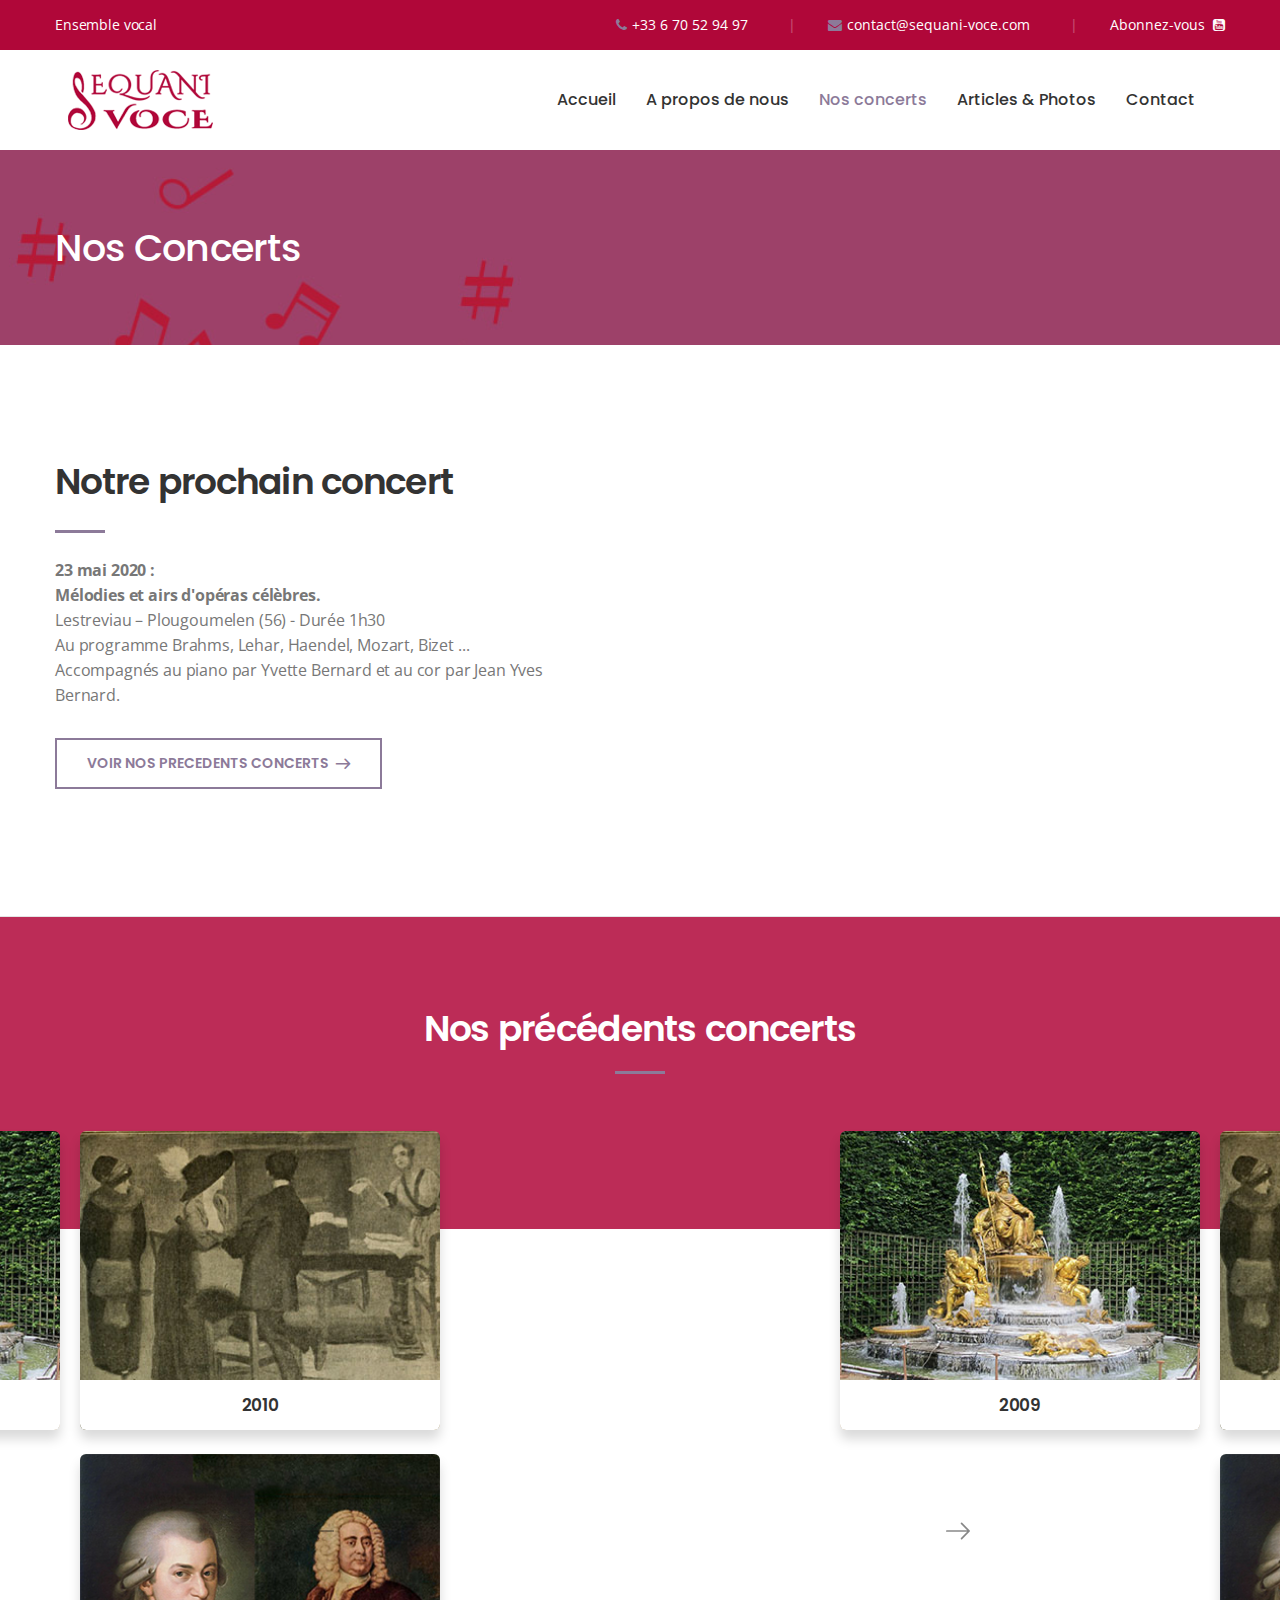
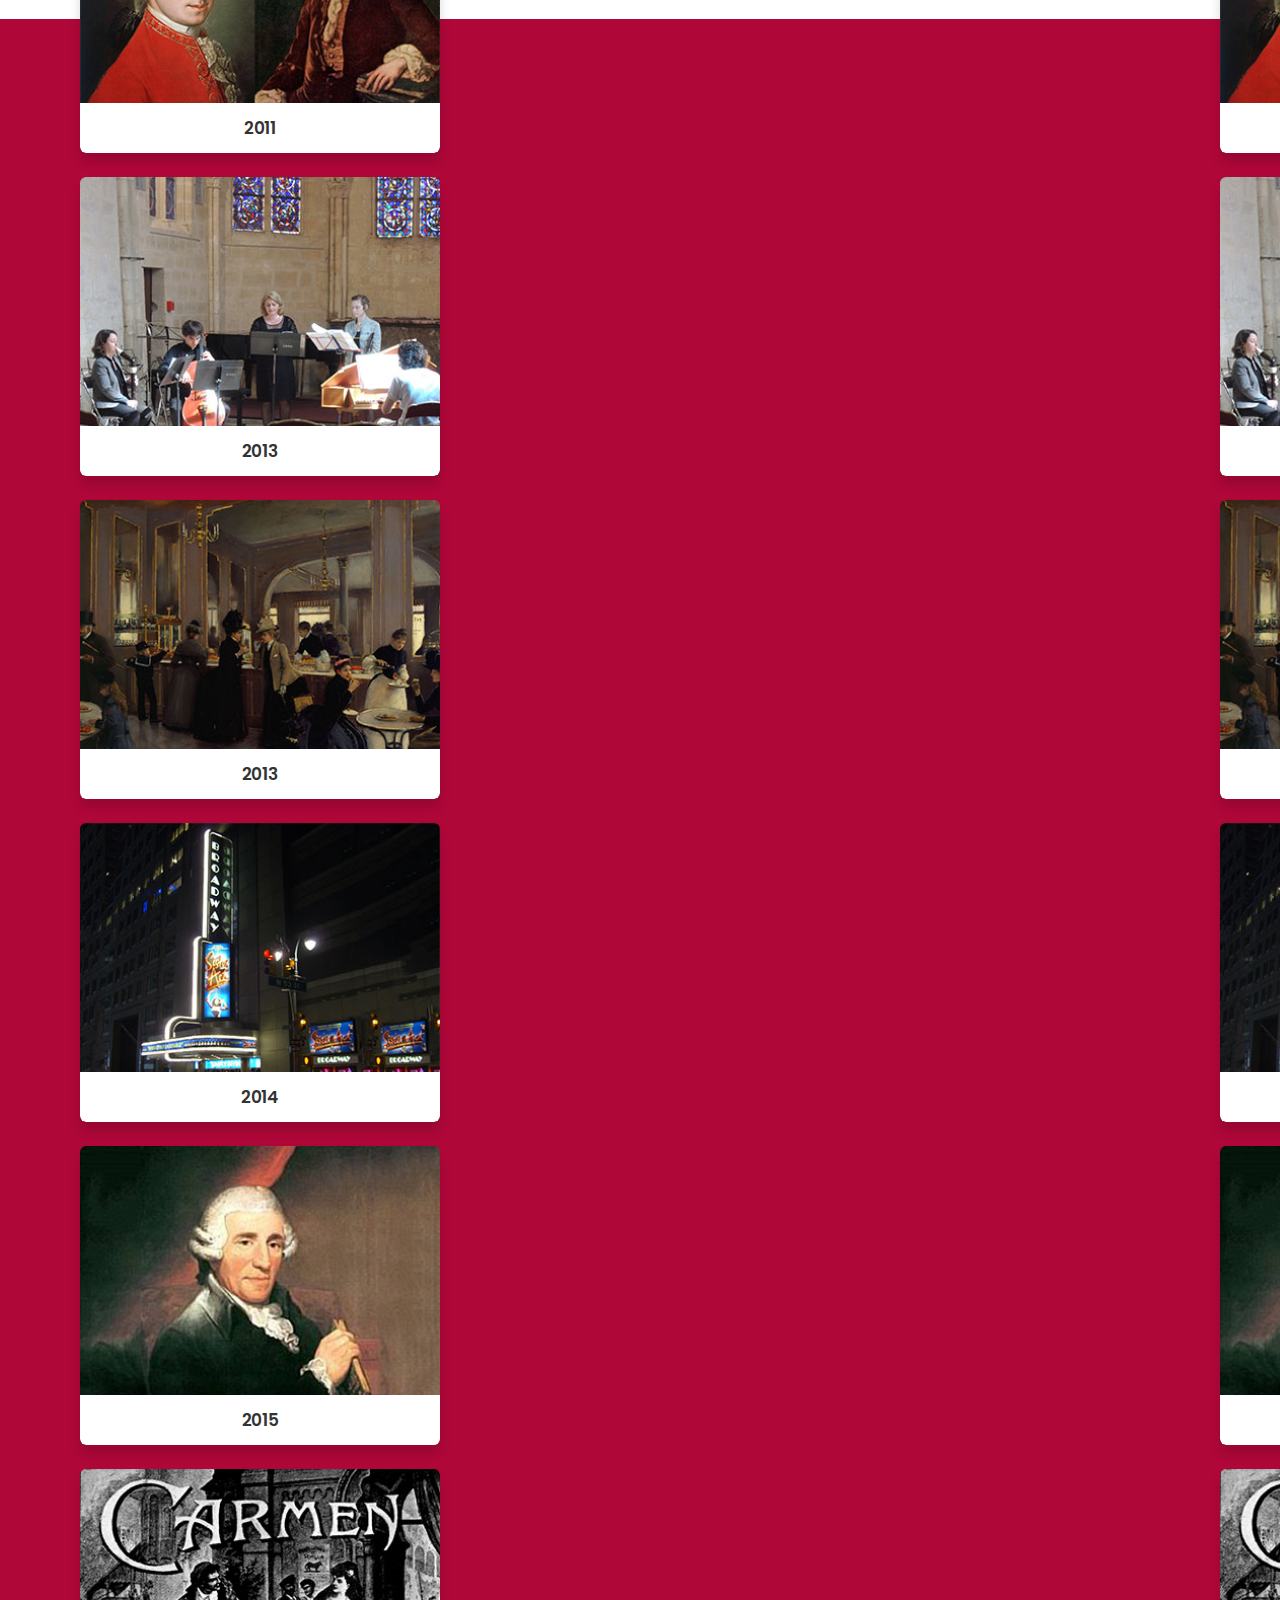
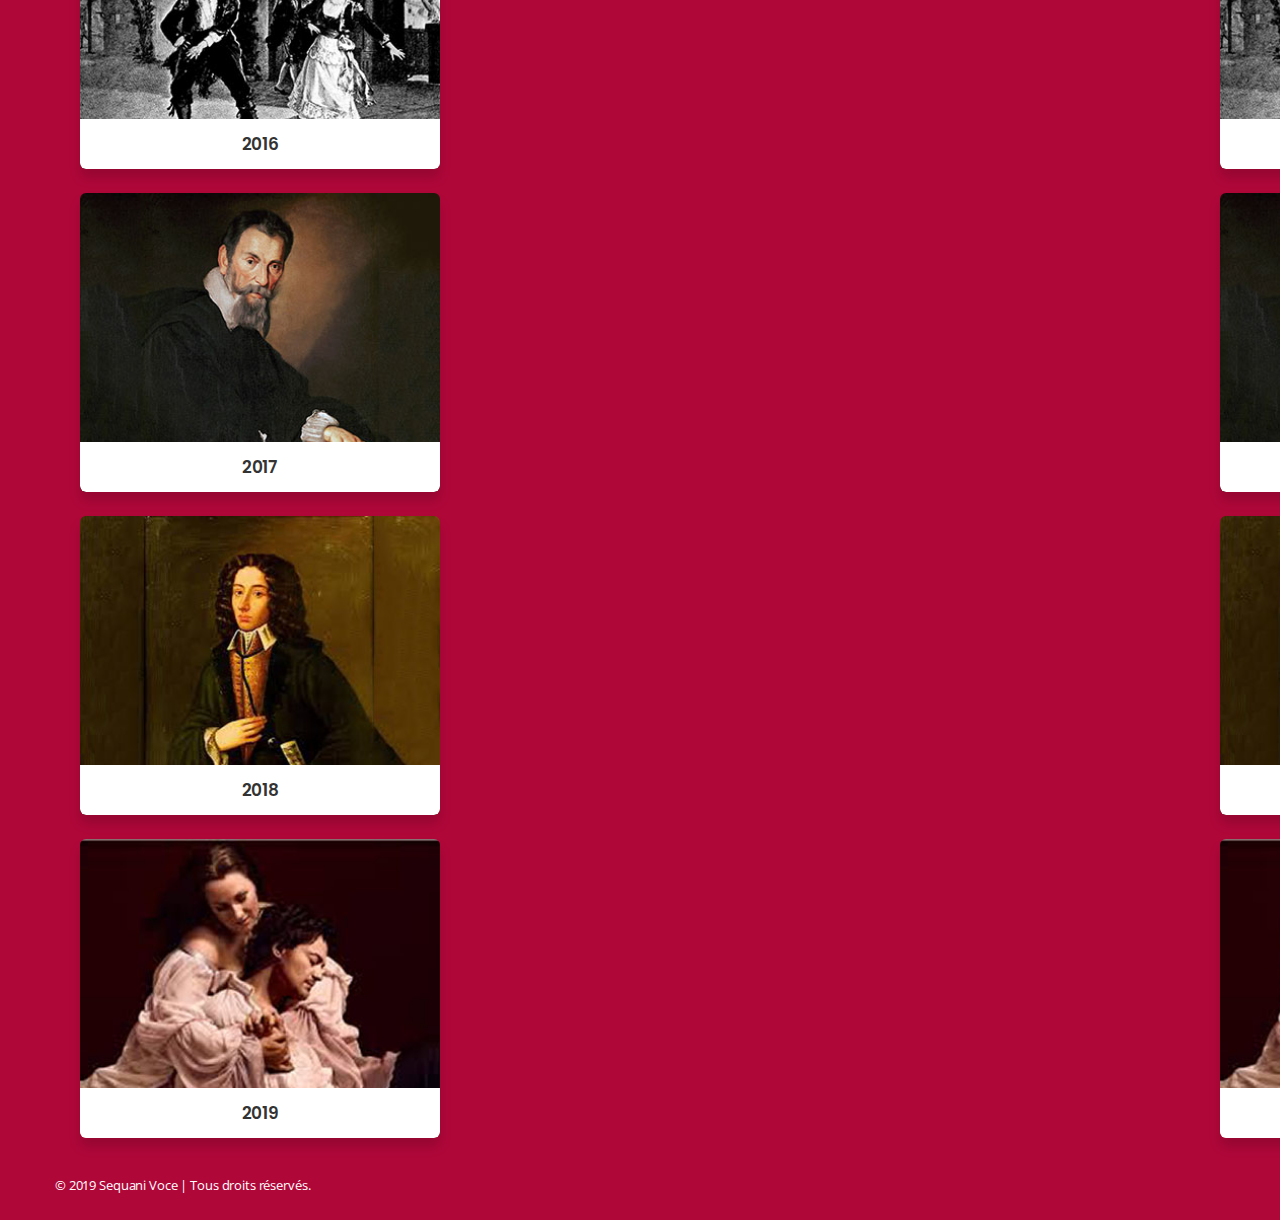
==== concert.html @ 388d6a6f "link yt 11" ====
<!DOCTYPE html>
<html lang="en">
<head>
<meta charset="utf-8">
<title>Sequani Voce</title>
<!-- Stylesheets -->
<link href="css/bootstrap.css" rel="stylesheet">
<link href="css/style.css" rel="stylesheet">
<link href="css/responsive.css" rel="stylesheet">

<link rel="shortcut icon" href="images/favicon.png" type="image/x-icon">
<link rel="icon" href="images/favicon.png" type="image/x-icon">

<!-- Responsive -->
<meta http-equiv="X-UA-Compatible" content="IE=edge">
<meta name="viewport" content="width=device-width, initial-scale=1.0, maximum-scale=1.0, user-scalable=0">
<!--[if lt IE 9]><script src="https://cdnjs.cloudflare.com/ajax/libs/html5shiv/3.7.3/html5shiv.js"></script><![endif]-->
<!--[if lt IE 9]><script src="js/respond.js"></script><![endif]-->
</head>

<body>

<div class="page-wrapper">
    <!-- Preloader -->
    <div class="preloader"></div>

    <!-- Header Span -->
    <span class="header-span"></span>

    <header class="main-header">
        <!--Header Top-->
        <div class="header-top">
            <div class="auto-container">
                <div class="inner-container clearfix">
                    <div class="top-left">
                        <div class="text">Ensemble vocal</div>
                    </div>
                    <div class="top-right clearfix">
                        <ul class="info-box">
                            <li><i class="fa fa-phone"></i>+33 6 70 52 94 97</li>
                            <li><i class="fa fa-envelope"></i><a href="#">contact@sequani-voce.com</a></li>
                            <!--
                            <li>
                                <ul class="social-icon-one clearfix">
                                    <li>Suivez-nous ;</li>
                                    <li><a href="#"><i class="fa fa-facebook-official"></i></a></li>
                                    <li><a href="#"><i class="fa fa-twitter-square"></i></a></li>
                                    <li><a href="#"><i class="fa fa-instagram"></i></a></li>
                                    <li><a href="#"><i class="fa fa-pinterest-square"></i></a></li>
                                </ul>
                            </li>
                            -->
                            <li>
                                <ul class="social-icon-one clearfix">
                                    <li>Abonnez-vous</li>
                                    <li><a  target="_blank" rel="noopener noreferrer" href="https://www.youtube.com/channel/UCOcGfUggrtWuPZLsiZXLZcw"><i class="fa fa-youtube-square"></i></a></li>
                                </ul>
                            </li>
                        </ul>
                    </div>
                </div>
            </div>
        </div>
        <!-- End Header Top -->

        <!-- Header Upper -->
        <div class="header-upper">
            <div class="inner-container">
                <div class="auto-container clearfix">
                    <div class="logo-outer">
                        <div class="logo"><a href="index.html"><img src="images/logo.png" alt="" title=""></a></div>
                    </div>

                    <div class="nav-outer clearfix">
                        <!-- Main Menu -->
                        <nav class="main-menu navbar-expand-md navbar-light">
                            <div class="navbar-header">
                                <!-- Togg le Button -->
                                <button class="navbar-toggler" type="button" data-toggle="collapse" data-target="#navbarSupportedContent" aria-controls="navbarSupportedContent" aria-expanded="false" aria-label="Toggle navigation">
                                    <span class="icon fa fa-bars"></span>
                                </button>
                            </div>

                            <div class="collapse navbar-collapse clearfix" id="navbarSupportedContent">
                                <ul class="navigation clearfix">
                                    <li><a href="index.html">Accueil</a>
                                    </li>
                                    <li><a href="nous.html">A propos de nous</a></li>
                                    <li class="current"><a href="concert.html">Nos concerts</a>
                                    </li>
                                    <li><a href="extraits.html">Articles & Photos</a></li>
                                    <li><a href="contact.html">Contact</a></li>
                                </ul>
                            </div>
                        </nav>
                        <!-- Main Menu End -->
                    </div>
                </div>
            </div>
        </div>
        <!--End Header Upper-->
    </header>

    <!--Page Title-->
    <section class="page-title" style="background-image:url(images/background/1.jpg);">
        <div class="auto-container">
            <div class="inner-container clearfix">
                <h1>Nos Concerts</h1>
                <ul class="bread-crumb clearfix">
                </ul>
            </div>
        </div>
    </section>
    <!--End Page Title-->

     <!-- Chart Section -->
    <section class="chart-section">
        <div class="auto-container">
            <div class="row">
                <!-- Content Columnt -->
                <div class="content-column col-lg-6 col-md-12 col-sm-12">
                    <div class="inner-column">
                        <div class="sec-title wow fadeInLeft" data-wow-delay="0ms">
                            <h2>Notre prochain concert</h2>
                        </div>
                        <div class="text wow fadeInLeft" data-wow-delay="300ms">
                            <strong>23 mai 2020 : <br> Mélodies et airs d'opéras célèbres. </strong><br>
                            Lestreviau – Plougoumelen (56) - Durée 1h30 <br>
                            Au programme Brahms, Lehar, Haendel, Mozart, Bizet ... <br>
                            Accompagnés au piano par Yvette Bernard et au cor par Jean Yves Bernard.
                        </div>
                        <div class="link-box wow fadeInLeft" data-wow-delay="600ms"><a href="#concerts" class="theme-btn btn-style-two">VOIR NOS PRECEDENTS CONCERTS<i class="flaticon-right-arrow"></i></a></div>
                    </div>
                </div>

                <!-- Graph Column -->
                <div class="graph-column col-lg-6 col-md-12 col-sm-12">
                    <div class="inner-column">
                        <figure class="graph-image  wow fadeInRight" data-wow-delay="900ms"><img src="images/resource/plougoumelen.jpeg" alt=""></figure>
                    </div>
                </div>
            </div>
        </div>
    </section>
    <!--End Chart Section -->

    <!-- History Section Two -->
    <a id="concerts">
    <section class="history-section-two">
        <div class="history-tabs slider-tabs">
            <div class="upper-box" style="background-image: url(images/background/18.jpg);">
                <div class="auto-container">
                    <div class="sec-title light text-center">
                        <h2>Nos précédents concerts</h2>
                    </div>
                </div>
            </div>
            <!--Tabs Content-->
            <div class="tabs-content">

                <!--History Tab-->
                <div class="tab active-tab" id="tab1">
                    <div class="lower-content">
                        <div class="inner-container">
                            <div class="history-carousel owl-carousel owl-theme">

                                <!-- History Block -->
                                <div class="history-block">
                                    <div class="inner-box">
                                        <div class="image-box">
                                            <figure class="image"><a href="https://www.youtube.com/channel/UCOcGfUggrtWuPZLsiZXLZcw"><img src="images/resource/versailles.jpg" alt=""></a></figure>
                                            <div class="title-box"><h4>2009</h4></div>
                                        </div>
                                        <div class="content-box">
                                            <div class="inner">
                                                <h4>2009</h4>
                                                <div class="text">Les Fontaines de Versailles de Delalande.</div>
                                            </div>
                                        </div>
                                    </div>
                                </div>

                                <!-- History Block -->
                                <div class="history-block">
                                    <div class="inner-box">
                                        <div class="image-box">
                                            <figure class="image"><img src="images/resource/messager.jpg" alt=""></figure>
                                            <div class="title-box"><h4>2010</h4></div>
                                        </div>
                                        <div class="content-box">
                                            <div class="inner">
                                                <h4>2010</h4>
                                                <div class="text">L’amour masqué de Messager.</div>
                                            </div>
                                        </div>
                                    </div>
                                </div>

                                <!-- History Block -->
                                <div class="history-block">
                                    <div class="inner-box">
                                        <div class="image-box">
                                            <figure class="image"><img src="images/resource/trios.jpg" alt=""></figure>
                                            <div class="title-box"><h4>2011</h4></div>
                                        </div>
                                        <div class="content-box">
                                            <div class="inner">
                                                <h4>2011</h4>
                                                <div class="text">Duos et trios d’Opéras de Mozart et Haendel.</div>
                                            </div>
                                        </div>
                                    </div>
                                </div>

                                <!-- History Block -->
                                <div class="history-block">
                                    <div class="inner-box">
                                        <div class="image-box">
                                            <figure class="image"><img src="images/resource/flute.jpg" alt=""></figure>
                                            <div class="title-box"><h4>2013</h4></div>
                                        </div>
                                        <div class="content-box">
                                            <div class="inner">
                                                <h4>2013</h4>
                                                <div class="text">Cantates pour flute et voix de Haendel. </div>
                                            </div>
                                        </div>
                                    </div>
                                </div>

                                <!-- History Block -->
                                <div class="history-block">
                                    <div class="inner-box">
                                        <div class="image-box">
                                            <figure class="image"><img src="images/resource/salon.jpg" alt=""></figure>
                                            <div class="title-box"><h4>2013</h4></div>
                                        </div>
                                        <div class="content-box">
                                            <div class="inner">
                                                <h4>2013</h4>
                                                <div class="text">Un salon musical à la Belle Epoque : Autour des mélodies de Duparc, Fauré et Chausson. </div>
                                            </div>
                                        </div>
                                    </div>
                                </div>

                                <!-- History Block -->
                                <div class="history-block">
                                    <div class="inner-box">
                                        <div class="image-box">
                                            <figure class="image"><img src="images/resource/broadway.jpg" alt=""></figure>
                                            <div class="title-box"><h4>2014</h4></div>
                                        </div>
                                        <div class="content-box">
                                            <div class="inner">
                                                <h4>2014</h4>
                                                <div class="text">Maternidad de Machuel, De Berlin à Broadway avec Kurt Weil, les mélodies de Britten.</div>
                                            </div>
                                        </div>
                                    </div>
                                </div>

                                <!-- History Block -->
                                <div class="history-block">
                                    <div class="inner-box">
                                        <div class="image-box">
                                            <figure class="image"><img src="images/resource/haydn.jpg" alt=""></figure>
                                            <div class="title-box"><h4>2015</h4></div>
                                        </div>
                                        <div class="content-box">
                                            <div class="inner">
                                                <h4>2015</h4>
                                                <div class="text">La Petite Messe de Haydn, Nuits Romantiques avec Berlioz et Delibes.</div>
                                            </div>
                                        </div>
                                    </div>
                                </div>

                                <!-- History Block -->
                                <div class="history-block">
                                    <div class="inner-box">
                                        <div class="image-box">
                                            <figure class="image"><img src="images/resource/carmen.jpg" alt=""></figure>
                                            <div class="title-box"><h4>2016</h4></div>
                                        </div>
                                        <div class="content-box">
                                            <div class="inner">
                                                <h4>2016</h4>
                                                <div class="text">La figure de Carmen de Bizet.</div>
                                            </div>
                                        </div>
                                    </div>
                                </div>

                                <!-- History Block -->
                                <div class="history-block">
                                    <div class="inner-box">
                                        <div class="image-box">
                                            <figure class="image"><img src="images/resource/scherzi.jpg" alt=""></figure>
                                            <div class="title-box"><h4>2017</h4></div>
                                        </div>
                                        <div class="content-box">
                                            <div class="inner">
                                                <h4>2017</h4>
                                                <div class="text">les Scherzi Musicali de Monteverdi.</div>
                                            </div>
                                        </div>
                                    </div>
                                </div>

                                <!-- History Block -->
                                <div class="history-block">
                                    <div class="inner-box">
                                        <div class="image-box">
                                            <figure class="image"><img src="images/resource/stabat.jpg" alt=""></figure>
                                            <div class="title-box"><h4>2018</h4></div>
                                        </div>
                                        <div class="content-box">
                                            <div class="inner">
                                                <h4>2018</h4>
                                                <div class="text">Stabat Mater de Pergolese, Amours et tempêtes dans les opéras de Haendel et Mozart, Concert de Noël.</div>
                                            </div>
                                        </div>
                                    </div>
                                </div>

                                <!-- History Block -->
                                <div class="history-block">
                                    <div class="inner-box">
                                        <div class="image-box">
                                            <figure class="image"><img src="images/resource/amour.jpg" alt=""></figure>
                                            <div class="title-box"><h4>2019</h4></div>
                                        </div>
                                        <div class="content-box">
                                            <div class="inner">
                                                <h4>2019</h4>
                                                <div class="text">L’amour en mélodie et dans les opéras, du baroque à nos jours.</div>
                                            </div>
                                        </div>
                                    </div>
                                </div>

                            </div>
                        </div>
                    </div>
                </div>
            </div>
        </div>
    </section>

    <!-- Main Footer -->
    <footer class="main-footer">
        <!--Footer Bottom-->
        <div class="footer-bottom">
            <div class="auto-container">
                <div class="inner-container clearfix">
                    <ul class="footer-nav">

                    </ul>

                    <div class="copyright-text">
                        <p>&copy;  2019 <a href="index.html">Sequani Voce</a> | Tous droits réservés.</p>
                    </div>
                </div>
            </div>
        </div>
    </footer>
    <!-- End Main Footer -->

</div>
<!--End pagewrapper-->

<!--Scroll to top-->
<div class="scroll-to-top scroll-to-target" data-target="html"><span class="fa fa-angle-double-up"></span></div>

<!--Scroll to top-->
<script src="js/jquery.js"></script>
<script src="js/popper.min.js"></script>
<script src="js/jquery-ui.js"></script>
<script src="js/bootstrap.min.js"></script>
<script src="js/jquery.fancybox.js"></script>
<script src="js/owl.js"></script>
<script src="js/wow.js"></script>
<script src="js/appear.js"></script>
<script src="js/script.js"></script>
</body>
</html>
---- css/style.css ----
/* Ankara - Consulting HTML Template  */

/************ TABLE OF CONTENTS ***************
1. Fonts
2. Reset
3. Global
4. Main Header / Style Two
5. Hidden Sidebar
6. Page Title
7. Section Title
8. Banner Section
9. About Section / TwO
10. Features Section / Two
11. History Section / Two
12. Chart Section
13. Cases Section / Two
14. Case Single 
15. Services Section / Two
16. Services Single
17. Team Section
18. Testimonial Section / Two
19. Fun Facts and Clients
20. News Section
21. Blog Grid
22. Blog Standard
23. Blog Single / Full Width
24. Call Back Section / Two
25. Branches Section
26. Contact Form Section
27. Main Footer
28. Sidebar Page Container
29. Comment Area
30. Comment Form
31. Error Page
**********************************************/

/*** 

====================================================================
			Fonts
====================================================================

 ***/

@import url('https://fonts.googleapis.com/css?family=Open+Sans:300,300i,400,400i,600,600i,700,700i,800,800i|Poppins:100,100i,200,200i,300,300i,400,400i,500,500i,600,600i,700,700i,800,800i,900,900i');

@import url('flaticon.css');
@import url('font-awesome.css');
@import url('animate.css');
@import url('owl.css');
@import url('jquery-ui.css');
@import url('jquery.fancybox.min.css');

/*** 

====================================================================
	Reset
====================================================================

 ***/

*{
	margin:0px;
	padding:0px;
	border:none;
	outline:none;
	font-size: 100%;
}

/*** 

====================================================================
	Global Settings
====================================================================

 ***/

body {
	
	font-size:14px;
	color:#787878;
	line-height:24px;
	font-weight:400;
	background:#ffffff;
	-webkit-font-smoothing: antialiased;
	-moz-font-smoothing: antialiased;
	font-family: 'Open Sans', sans-serif;
}

a{
	text-decoration:none;
	cursor:pointer;
	color:#8c7a99;
}

a:hover,
a:focus,
a:visited{
	text-decoration:none;
	outline:none;
}

h1,h2,h3,h4,h5,h6 {
	position:relative;
	font-weight:normal;
	margin:0px;
	background:none;
	line-height:1.2em;
	font-family: 'Poppins', sans-serif;
	letter-spacing: -0.02em;
}

textarea{
	overflow:hidden;	
}

button{
	outline: none !important;
	cursor: pointer;
}

p,.text{
	font-size: 16px;
	line-height: 25px;
	font-weight: 400;
	color: #777777;
	letter-spacing: -0.01em;
	margin: 0;
}

::-webkit-input-placeholder{color: inherit;}
::-moz-input-placeholder{color: inherit;}
::-ms-input-placeholder{color: inherit;}

.auto-container{
	position:static;
	max-width:1200px;
	padding:0px 15px;
	margin:0 auto;
}

.page-wrapper{
	position:relative;
	margin:0 auto;
	width:100%;
	min-width:300px;
	overflow: hidden;
	z-index: 9;
}

ul,li{
	list-style:none;
	padding:0px;
	margin:0px;	
}

.theme-btn{
	display:inline-block;
	-webkit-transition:all 0.3s ease;
	-moz-transition:all 0.3s ease;
	-ms-transition:all 0.3s ease;
	-o-transition:all 0.3s ease;
	transition:all 0.3s ease;
	font-family: "Poppins", sans-serif;
}

.theme-btn i{
	position: relative;
	top: 0px;
	display: inline-block;
	font-size: 14px;
	margin-left: 7px;
	vertical-align: middle;
}

.centered{
	text-align:center !important;
}

/*Btn Style One*/
.btn-style-one{
	position: relative;
	display: inline-block;
	font-size: 13px;
	line-height: 30px;
	color: #ffffff;
	padding: 10px 30px;
	font-weight: 600;
	overflow: hidden;
	background-color: #8c7a99;
}

.btn-style-one:hover{
	background-color: #222222;
	color: #ffffff;
}

/*Btn Style Two*/
.btn-style-two{
	position: relative;
	display: inline-block;
	font-size: 14px;
	line-height: 26px;
	color: #8c7a99;
	padding: 10px 30px;
	font-weight: 600;
	overflow: hidden;
	border:2px solid #8c7a99;
}

.btn-style-two:hover{
	background-color: #8c7a99;
	color: #222222;
}

/*Btn Style Three*/
.btn-style-three{
	position: relative;
	display: inline-block;
	font-size: 14px;
	line-height: 26px;
	color: #ffffff;
	padding: 10px 30px;
	font-weight: 600;
	overflow: hidden;
	background-color: #8c7a99;
}

.btn-style-three:hover{
	background-color: #ffffff;
	color: #222222;
}

/*Btn Style Four*/
.btn-style-four{
	position: relative;
	display: inline-block;
	font-size: 14px;
	line-height: 26px;
	color: #ffffff;
	padding: 10px 30px;
	font-weight: 600;
	overflow: hidden;
	border:2px solid #ffffff;
}

.btn-style-four:hover{
	background-color: #ffffff;
	color: #222222;
}

/*=== List Style One ===*/
.list-style-one{
	position:relative;
}

.list-style-one li{
	position:relative;
	font-size:16px;
	color: #333333;
	line-height:27px;
	font-weight:600;
	padding-left:14px;
	margin-bottom:13px;
	letter-spacing: -0.02em;
}

.list-style-one li a{
	color:#333333;
	-webkit-transition: all 300ms ease;
	-moz-transition: all 300ms ease;
	-ms-transition: all 300ms ease;
	-o-transition: all 300ms ease;
	transition: all 300ms ease;
}

.list-style-one li:before{
	position: absolute;
	left: 0;
	top: 11px;
	height: 6px;
	width: 6px;
	border-radius: 6px;
	background-color: #44bce2;
	content: "";
}

.list-style-one li a:hover{
	color: #44bce2;
}

/*=== List Style Two ===*/
.list-style-two{
	position: relative;
	display: block;
	margin-bottom: 30px;
}

.list-style-two li{
	position: relative;
	font-size: 14px;
	line-height: 25px;
	color: #777777;
	font-weight: 400;
	padding-left: 20px;
}

.list-style-two li:before{
	position: absolute;
	left: 0;
	top: 0;
	font-size: 14px;
	line-height: 25px;
	color: #4ee0b0;
	font-weight: 400;
	font-family: "Fontawesome";
	content: "\f138";
}

/*=== List Style Three ===*/
.list-style-three{
	position: relative;
	display: block;
	margin-bottom: 30px;
}

.list-style-three li{
	position: relative;
	font-size: 14px;
	line-height: 24px;
	color: #333333;
	font-weight: 400;
	padding-left: 25px;
	margin-bottom: 10px;
}

.list-style-three li a{
	color: #333333;
}

.list-style-three li:before{
	position: absolute;
	left: 0;
	top: 0;
	font-size: 14px;
	line-height: 24px;
	color: #fe6699;
	font-weight: 300;
	font-family: "Fontawesome";
    content: "\f18e";
}

.theme_color{
	color:#8c7a99;
}

.pull-right{
	float: right;
}

.pull-left{
	float: left;
}

.preloader{ 
	position:fixed; 
	left:0px; 
	top:0px; 
	width:100%; 
	height:100%; 
	z-index:999999; 
	background-color:#ffffff; 
	background-position:center center; 
	background-repeat:no-repeat; 
	background-image:url(../images/icons/preloader.svg);
}

img{
	display:inline-block;
	max-width:100%;
	height:auto;	
}

.dropdown-toggle::after{
	display: none;
}

/*** 

====================================================================
	Scroll To Top style
====================================================================

***/

.scroll-to-top{
	position:fixed;
	bottom:20px;
	right:20px;
	width:60px;
	height:60px;
	color:#ffffff;
	font-size:24px;
	line-height:60px;
	text-align:center;
	z-index:100;
	cursor:pointer;
	background:#1b1a1c;
	display:none;
	border-radius: 0;
	-webkit-transition:all 300ms ease;
	-moz-transition:all 300ms ease;
	-ms-transition:all 300ms ease;
	-o-transition:all 300ms ease;
	transition:all 300ms ease;		
}

.scroll-to-top:hover{
	background:#8c7a99;
}

/*** 

====================================================================
	Main Header style
====================================================================

***/

.main-header{
	position:absolute;
	top: 0;
	left: 0;
	display: block;
	z-index:999;
	width:100%;
}

.header-span{
	position: relative;
	display: block;
	height: 150px;
}

.main-header .header-top{
	position: relative;
	background-color: #b00739;
	z-index: 999999;
}

.main-header .top-left{
	position: relative;
	float: left;
}

.main-header .top-left .text{
	position: relative;
	display: block;
	font-size: 14px;
	line-height: 30px;
	color: #ffffff;
	font-weight: 400;
	padding: 10px 0;
}

.main-header .top-right{
	position: relative;
	float: right;
}

.main-header .top-right > ul > li{
	position: relative;
	float: left;
	font-size: 14px;
	line-height: 30px;
	color: #ffffff;
	font-weight: 400;
	padding: 10px 0;
	margin-left: 40px;
	padding-left: 40px;
}

.main-header .top-right > ul > li:before{
	position: absolute;
	left: 0;
	top: 10px;
	font-size: 14px;
	line-height: 30px;
	color: #ffffff;
	content: "|";
	opacity: 0.30;
}

.main-header .top-right > ul > li:first-child:before{
	display: none;
}

.main-header .top-right > ul > li > a{
	color: #ffffff;
	-webkit-transition: all 300ms ease;
	-moz-transition: all 300ms ease;
	-ms-transition: all 300ms ease;
	-o-transition: all 300ms ease;
	transition: all 300ms ease;
}

.main-header .top-right > ul > li > i{
	display: inline-block;
	color: #8c7a99;
	margin-right: 5px;
}

.main-header .top-right > ul > li > a:hover{
	color: #8c7a99;
}

.social-icon-one{
	position: relative;
}

.social-icon-one li{
	position: relative;
	float: left;
	margin-left: 8px;
}

.social-icon-one li:first-child{
	margin-left: 0;
}

.social-icon-one li a{
	display: block;
	font-size: 14px;
	line-height: 30px;
	color: #fefefe;
	font-weight: 400;
	-webkit-transition:all 300ms ease;
	-moz-transition:all 300ms ease;
	-ms-transition:all 300ms ease;
	-o-transition:all 300ms ease;
	transition:all 300ms ease;
}

.social-icon-one li a:hover{
	color: #8c7a99;
}

/*=== Header Upper ===*/

.main-header .header-upper{
	position:relative;
	top: 0;
	z-index:5;
	z-index: 99999;
	background-color: #ffffff;
	-webkit-transition:all 300ms ease;
	-moz-transition:all 300ms ease;
	-ms-transition:all 300ms ease;
	-o-transition:all 300ms ease;
	transition:all 300ms ease;
}

.main-header .header-upper .logo-outer{
	position:relative;
	float: left;
	z-index:25;
	padding: 20px 0px;
	-webkit-transition:all 300ms ease;
	-moz-transition:all 300ms ease;
	-ms-transition:all 300ms ease;
	-o-transition:all 300ms ease;
	transition:all 300ms ease;
}

.main-header .logo-outer .logo img{
	position:relative;
	display:inline-block;
	max-width:100%;
}

.main-header .header-upper .nav-outer{
	float: right;
}

/*=== Header Lower ===*/

.main-header .header-lower{
	background-color: #333333;
	min-height: auto;
	z-index: 99999;
	font-family: "Montserrat", sans-serif;
}

.main-header .header-lower .nav-outer{
	float: left;
	width: 100%;
}

.main-menu{
	position:relative;
	float:left;
	font-family: "Poppins", sans-serif;
}

.main-menu .navbar-collapse{
	padding:0px;	
}

.main-menu .navigation{
	position:relative;
	margin:0px;
}

.main-menu .navigation > li{
	position:relative;
	float:left;
	padding:35px 0px;
	margin-right: 40px;
	-webkit-transition:all 300ms ease;
	-moz-transition:all 300ms ease;
	-ms-transition:all 300ms ease;
	-o-transition:all 300ms ease;
	transition:all 300ms ease;
}

.main-menu .navigation > li > a{
	position:relative;
	display:block;
	text-align:center;
	font-size:16px;
	line-height:30px;
	font-weight:500;
	opacity:1;
	color:#333333;
	padding: 0;
	-webkit-transition:all 300ms ease;
	-moz-transition:all 300ms ease;
	-ms-transition:all 300ms ease;
	-o-transition:all 300ms ease;
	transition:all 300ms ease;
}

.main-menu .navigation > li.dropdown > a{
	padding-right: 14px;
}

.main-menu .navigation > li.dropdown > a:before{
	position: absolute;
	right: 0;
	top: 0;
	font-size:14px;
	line-height:32px;
	font-weight:400;
	color:#333333;
	content: "\f107";
	font-family: "FontAwesome";
	-webkit-transition:all 300ms ease;
	-moz-transition:all 300ms ease;
	-ms-transition:all 300ms ease;
	-o-transition:all 300ms ease;
	transition:all 300ms ease;
}

.main-menu .navigation > li > ul{
	position:absolute;
	left:0px;
	top:120%;
	width:220px;
	padding:0px 0px;
	z-index:100;
	background:rgba(47,46,50,.95);
	border-top: 2px solid #8c7a99;
	-webkit-transition:all 200ms linear;
	-moz-transition:all 200ms linear;
	-ms-transition:all 200ms linear;
	-o-transition:all 200ms linear;
	transition:all 200ms linear;
	opacity: 1;
	-webkit-box-shadow:2px 2px 5px 1px rgba(0,0,0,0.05),-2px 0px 5px 1px rgba(0,0,0,0.05);
	-ms-box-shadow:2px 2px 5px 1px rgba(0,0,0,0.05),-2px 0px 5px 1px rgba(0,0,0,0.05);
	-o-box-shadow:2px 2px 5px 1px rgba(0,0,0,0.05),-2px 0px 5px 1px rgba(0,0,0,0.05);
	-moz-box-shadow:2px 2px 5px 1px rgba(0,0,0,0.05),-2px 0px 5px 1px rgba(0,0,0,0.05);
	box-shadow:2px 2px 5px 1px rgba(0,0,0,0.05),-2px 0px 5px 1px rgba(0,0,0,0.05);
}

.main-menu .navigation > li > ul.from-right{
	left:auto;
	right:0px;	
}

.main-menu .navigation > li > ul.from-right{
	left:auto;
	right:0px;	
}

.main-menu .navigation > li > ul > li{
	position:relative;
	width:100%;
	border-bottom:1px solid rgba(255,255,255,0.10);
}

.main-menu .navigation > li > ul > li:last-child{
	border-bottom:none;	
}

.main-menu .navigation > li > ul > li > a{
	position:relative;
	display:block;
	padding:10px 20px;
	line-height:24px;
	font-weight:400;
	font-size:14px;
	color:#ffffff;
	text-align:left;
	text-transform:capitalize;
    border-left: 2px solid transparent;
	transition:all 500ms ease;
	-moz-transition:all 500ms ease;
	-webkit-transition:all 500ms ease;
	-ms-transition:all 500ms ease;
	-o-transition:all 500ms ease;
}

.main-menu .navigation > li > ul > li:hover > a{
    border-left: 2px solid rgba(47,46,50,.90);
	background:#8c7a99;
	color: #ffffff;
}

.main-menu .navigation > li > ul > li.dropdown > a:after{
	font-family: 'FontAwesome';
	content: "\f105";
	position:absolute;
	right:15px;
	top:11px;
	width:10px;
	height:20px;
	display:block;
	line-height:20px;
	font-size:16px;
	color: #ffffff;
	font-weight:normal;
	text-align:center;
	z-index:5;	
}

.main-menu .navigation > li > ul > li > ul{
	position:absolute;
	left:100%;
	top:20px;
	width:220px;
	padding:0px 0px;
	z-index:100;
	background:rgba(47,46,50,.95);
	border-top: 2px solid #8c7a99;
	-webkit-transition:all 200ms linear;
	-moz-transition:all 200ms linear;
	-ms-transition:all 200ms linear;
	-o-transition:all 200ms linear;
	transition:all 200ms linear;
	-webkit-box-shadow:2px 2px 5px 1px rgba(0,0,0,0.05),-2px 0px 5px 1px rgba(0,0,0,0.05);
	-ms-box-shadow:2px 2px 5px 1px rgba(0,0,0,0.05),-2px 0px 5px 1px rgba(0,0,0,0.05);
	-o-box-shadow:2px 2px 5px 1px rgba(0,0,0,0.05),-2px 0px 5px 1px rgba(0,0,0,0.05);
	-moz-box-shadow:2px 2px 5px 1px rgba(0,0,0,0.05),-2px 0px 5px 1px rgba(0,0,0,0.05);
	box-shadow:2px 2px 5px 1px rgba(0,0,0,0.05),-2px 0px 5px 1px rgba(0,0,0,0.05);
}

.main-menu .navigation > li > ul > li > ul > li{
	position:relative;
	width:100%;
	border-bottom:1px solid rgba(255,255,255,0.10);
}

.main-menu .navigation > li > ul > li > ul > li:last-child{
	border-bottom:none;	
}

.main-menu .navigation > li > ul > li  > ul > li > a{
	position:relative;
	display:block;
	padding:10px 20px;
	line-height:24px;
	font-weight:400;
	font-size:14px;
	color:#ffffff;
	text-align:left;
	text-transform:capitalize;
    border-left: 2px solid transparent;
	transition:all 500ms ease;
	-moz-transition:all 500ms ease;
	-webkit-transition:all 500ms ease;
	-ms-transition:all 500ms ease;
	-o-transition:all 500ms ease;
}

.main-menu .navigation > li > ul > li  > ul > li > a:hover{
	color: #ffffff;
	background:#8c7a99;
    border-left: 2px solid rgba(47,46,50,.90);
}

.main-menu .navigation > li.dropdown:hover > ul{
	visibility:visible;
	opacity:1;
	top:100%;
}

.main-menu .navigation li > ul > li.dropdown:hover > ul{
	visibility:visible;
	opacity:1;
	top: 0;
}

.main-menu .navbar-collapse > ul li.dropdown .dropdown-btn{
	position:absolute;
	right:10px;
	top:8px;
	width:34px;
	height:30px;
	border:1px solid #ffffff;
	text-align:center;
	font-size:16px;
	line-height:30px;
	color:#ffffff;
	cursor:pointer;
	z-index:5;
	display:none;
}

.main-header .outer-box{
	position: relative;
	float: left;
}

/*search box btn*/

.main-header .search-box-outer{
	position:relative;
	float: left;
	padding: 30px 0;
	-webkit-transition:all 300ms ease;
	-moz-transition:all 300ms ease;
	-ms-transition:all 300ms ease;
	-o-transition:all 300ms ease;
	transition:all 300ms ease;
}

.main-header .search-box-btn{
	position: relative;
	height: 40px;
	width: 40px;
    cursor: pointer;
    background: none;
    font-size: 16px;
    color: #333333;
	text-align:right;
    -webkit-transition: all 300ms ease;
    -moz-transition: all 300ms ease;
    -ms-transition: all 300ms ease;
    -o-transition: all 300ms ease;
    transition: all 300ms ease;
}

.header-style-two .search-box-btn{
	text-align:left;
}

.main-header .search-box-btn:before{
	content:'';
	position:absolute;
	left:-5px;
	top:50%;
	margin-top:-8px;
	height:16px;
	border-left:2px solid #dbdbdb;	
}

.header-style-two .search-box-btn:before{
	display:none;	
}

.main-header .search-box-btn:hover{
	color: #b00739;
}

.dropdown-toggle::after{
	display: none;
}

.main-header .search-box-outer .dropdown-menu{
	top:70px !important;
	left: auto !important;
	right: 0;
	padding:0px;
	width:280px;	
	border-radius:0px;
	transform: none !important;
	border-top:3px solid #25262c;
}

.main-header .search-panel .form-container{
	padding:25px 20px;	
}

.main-header .search-panel .form-group{
	position:relative;
	margin:0px;	
}

.main-header .search-panel input[type="text"],
.main-header .search-panel input[type="search"],
.main-header .search-panel input[type="password"],
.main-header .search-panel select{
	display:block;
	width:100%;
	line-height:24px;
	padding:7px 40px 7px 15px;
	height:40px;
	font-size:14px;
	border:1px solid #e0e0e0;
	background:#ffffff;	
}

.main-header .search-panel input:focus,
.main-header .search-panel select:focus{
	border-color:#25262c;	
}

.main-header .search-panel .search-btn{
	position:absolute;
	right:0px;
	top:0px;
	width:40px;
	height:40px;
	text-align:center;
	color:#555555;
	font-size:12px;
	background:none;
	cursor:pointer;
}

/*================================================
			Header Style Two
==================================================*/

.header-style-two{
	position: fixed;
	left: 0;
	top: 0;
	width: 100%;
	background-color: transparent;
}

.header-style-two .header-upper{
	background-color: transparent;
	position: relative;
}

.header-style-two .inner-container{
	padding: 0 70px;
	border-bottom: 1px solid rgba(255,255,255,0.30);
	-webkit-transition:all 300ms ease;
	-moz-transition:all 300ms ease;
	-ms-transition:all 300ms ease;
	-o-transition:all 300ms ease;
	transition:all 300ms ease;
}

.header-style-two .header-upper .logo-outer{
	padding: 27px 0;
}

.header-style-two  .main-menu .navigation > li{
	padding: 42px 0;
	margin-right: 0;
	margin-left: 40px;
}

.header-style-two  .main-menu .navigation > li.dropdown > a:before,
.header-style-two  .main-menu .navigation > li > a{
	color: #ffffff !important;
}

.header-style-two  .outer-box{
	margin-left: 30px;
	padding-left: 30px;
}

.header-style-two  .outer-box:before{
	position: absolute;
	left: 0px;
	top: 50%;
	margin-top:-8px;
	line-height: 40px;
	font-size: 16px;
	height:16px;
	border-left: 2px solid rgba(255,255,255,0.50);
	font-weight: 400;
	content: "";	
	-webkit-transition:all 300ms ease;
	-moz-transition:all 300ms ease;
	-ms-transition:all 300ms ease;
	-o-transition:all 300ms ease;
	transition:all 300ms ease;
}

.header-style-two .search-box-outer{
	padding: 37px 0;
}

.header-style-two .search-box-btn{
	color: #ffffff;
	width: 20px;
	text-align:left;
}

.header-style-two .nav-toggler{
	position: relative;
	float: right;
	padding: 37px 0;
	margin-left: 10px;
	-webkit-transition:all 300ms ease;
	-moz-transition:all 300ms ease;
	-ms-transition:all 300ms ease;
	-o-transition:all 300ms ease;
	transition:all 300ms ease;
}

.header-style-two .nav-toggler .nav-btn {
	position: relative;
    font-size: 16px;
    line-height: 40px;
    height: 40px;
    color: #ffffff;
    cursor: pointer;
    background-color: transparent;
    transition: all 300ms ease;
}

.header-style-two .search-box-btn:hover,
.header-style-two .nav-toggler .nav-btn:hover{
	color: #8c7a99;
}

/*================================================
			Sticky Header
==================================================*/
.main-header.fixed-header .header-upper{
	position: fixed;
	left: 0;
	top: 0;
	width: 100%;
	box-shadow: 0 0 10px rgba(0,0,0,0.10);
}

.main-header.fixed-header .logo-outer{
	padding: 10px 0;
}

.main-header.fixed-header .main-menu .navigation > li{
	padding: 27px 0;
} 
.main-header.fixed-header .search-box-outer{
	padding: 22.5px 0;
}

.header-style-two.fixed-header .inner-container {
	background-color:rgba(47,46,50,.90);
	border-bottom: 1px solid transparent;
}

.header-style-two.fixed-header .nav-toggler,
.header-style-two.fixed-header .search-box-outer{
	padding: 20px 0;
}

.main-header.fixed-header .search-box-outer .dropdown-menu{
	top: 60px !important;
}

.main-header .main-menu .navigation > li.current > a:before,
.main-header .main-menu .navigation > li:hover > a:before,
.main-header .main-menu .navigation > li.current > a,
.main-header .main-menu .navigation > li:hover > a{
	color: #8c7a99;
}

/***

====================================================================
	Hidden Sidebar style
====================================================================

***/

.hidden-bar{
	position: fixed;
    right: -500px;
    top: 0px;
    max-width: 100%;
	height:100%;
	overflow-y:auto;
    z-index: 99999;
    opacity: 0;
	background-color: #222222;
    visibility: hidden;
    -webkit-transition: all 0.5s ease;
    -moz-transition: all 0.5s ease;
    -ms-transition: all 0.5s ease;
    -o-transition: all 0.5s ease;
    transition: all 0.5s ease;
}

.side-content-visible .hidden-bar{
	right:0px;
	opacity:1;
	visibility:visible;
}

.hidden-bar .inner-box{
	position:relative;
	background-color: #222222;
	padding:55px 30px 50px;
}

.hidden-bar .inner-box .cross-icon{
	position:absolute;
	right:30px;
	top:30px;
	cursor:pointer;
	color:#ffffff;
	font-size:20px;
}

.hidden-bar .inner-box h2{
	position:relative;
	font-size:28px;
	font-weight:500;
	line-height:1.2em;
	color:#ffffff;
	margin-bottom:20px;
}

/*Appointment Form*/

.hidden-bar .appointment-form{
	position:relative;
}

.hidden-bar .appointment-form .form-group{
	position:relative;
	margin-bottom:15px;
}

.hidden-bar .appointment-form input[type="text"],
.hidden-bar .appointment-form input[type="email"],
.hidden-bar .appointment-form textarea{
	position:relative;
	display:block;
	width:100%;
	line-height:23px;
	padding:10px 25px;
	height:45px;
	color:#ffffff;
	font-size:16px;
	border:1px solid rgba(255,255,255,0.10);
	background:none;
	transition:all 300ms ease;
	-ms-transition:all 300ms ease;
	-webkit-transition:all 300ms ease;
}

.hidden-bar .appointment-form input::placeholder,
.hidden-bar .appointment-form textarea::placeholder{
	color:#bdbdbd;
}

.hidden-bar .appointment-form input:focus,
.hidden-bar .appointment-form textarea:focus{
	border-color: #ffffff;
}

.hidden-bar .appointment-form textarea{
	height:135px;
	resize:none;
}

.hidden-bar .appointment-form .form-group button{
	margin-top:10px;
	display: block;
	width: 100%;
	border-radius: 0;
	font-weight: 500;
}

.contact-info-box{
	position:relative;
	padding-top:20px;
}

.contact-info-box .info-list{
	position:relative;
	padding-bottom:18px;
	margin-bottom:25px;
}

.contact-info-box .info-list li{
	position:relative;
	color:#ffffff;
	font-size:18px;
	font-weight:500;
	margin-bottom:5px;
}

.contact-info-box .info-list:before{
	position:absolute;
	content:'';
	left:0px;
	bottom:0px;
	width:50px;
	height:1px;
	background-color:#ffffff;
}

.contact-info-box .social-list{
	position:relative;
}

.contact-info-box .social-list li{
	position:relative;
	width:50%;
	float:left;
	margin-bottom:6px;
	display:inline-block;
}

.contact-info-box .social-list li a{
	position:relative;
	font-size:15px;
	font-weight:500;
	color:rgba(255,255,255,0.50);
	transition:all 0.3s ease;
	-moz-transition:all 0.3s ease;
	-webkit-transition:all 0.3s ease;
	-ms-transition:all 0.3s ease;
	-o-transition:all 0.3s ease;
}

.contact-info-box .social-list li a:hover{
	color:rgba(255,255,255,0.80);
}

.form-back-drop{
	position:fixed;
	right:0px;
	top:0px;
	width:100%;
	height:100%;
	opacity:0;
	background:rgba(0,0,0,0.70);
	visibility:hidden;
	z-index:99999;
	transition:all 0.5s ease;
	-moz-transition:all 0.5s ease;
	-webkit-transition:all 0.5s ease;
	-ms-transition:all 0.5s ease;
	-o-transition:all 0.5s ease;	
}

.side-content-visible .form-back-drop{
	opacity:1;
	visibility:visible;
}

.mCSB_inside>.mCSB_container{
	margin-right: 0;
}

/*** 

====================================================================
			Page Title
====================================================================

***/

.page-title{
	position:relative;
	padding: 70px 0;
	background-position:center top;
	background-repeat:no-repeat;
	background-size:cover;
}

.page-title:before{
	position: absolute;
	left: 0;
	top: 0;
	height: 100%;
	width: 100%;
	content:'';
	background-color: #b00739;
	opacity: 0.50;
}

.page-title .inner-container{
	position: relative;
}

.page-title h1{
	position:relative;
	float: left;
	font-size:38px;
	color:#ffffff;
	line-height: 55px;
	font-weight: 500;
}

.page-title .bread-crumb {
	position: relative;
	float: right;
	padding: 10px 0;
}

.page-title .bread-crumb li{
	position: relative;
	float: left;
	font-size: 14px;
	line-height: 35px;
	color: #ffffff;
	font-weight: 500;
	text-transform: capitalize;
	cursor: default;
	padding-right:  5px;
	margin-right: 15px;
	font-family: "Poppins", sans-serif;
}

.page-title .bread-crumb li:before{
	position: absolute;
	right: -8px;
	font-size: 16px;
	line-height: 35px;
	color: #ffffff;
	content: "/";
}

.page-title .bread-crumb li:last-child{
	padding-right: 0;
	margin-right: 0;
}

.page-title .bread-crumb li:last-child:before{
	display: none;
}

.page-title .bread-crumb li a{
	color:#ffffff;
	font-weight: 500;
	-webkit-transition: all 300ms ease;
	-moz-transition: all 300ms ease;
	-ms-transition: all 300ms ease;
	-o-transition: all 300ms ease;
	transition: all 300ms ease;
}

.page-title .bread-crumb li a:hover{
	color:#8c7a99;	
}

/*** 

====================================================================
		Section Title
====================================================================

***/

.sec-title{
	position:relative;
	z-index: 1;
	margin-bottom:60px;
}

.sec-title h2{
	position: relative;
	display: block;
	font-size:36px;
	line-height: 1.2em;
	color: #333333;
	font-weight: 600;
	padding-bottom: 23px;
}

.sec-title h2:before{
	position: absolute;
	left: 0;
	bottom: 0;
	height: 3px;
	width: 50px;
	background-color: #8c7a99;
	content: "";
	z-index: 1;
}

.sec-title .text{
	position: relative;
	display: block;
	font-size: 16px;
	line-height: 25px;
	color: #787878;
	font-weight: 400;
	margin-top: 25px;
}

.sec-title.text-center h2:before{
	right: 0;
	margin:0 auto;
}

.sec-title.light .text,
.sec-title.light h2{
	color: #ffffff;
}

/*** 

====================================================================
		Banner Section
====================================================================

***/

.banner-section{
	position: relative;
}

.banner-carousel{
	position: relative;
}

.banner-carousel .slide-item{
	position: relative;
	background-repeat: no-repeat;
	background-position: center;
	background-size: cover;
	padding: 250px 0 250px;
}

.banner-carousel .slide-item:before{
	position: absolute;
	left: 0;
	top: 0;
	height: 100%;
	width: 100%;
	background-color: #000000;
	content: "";
	opacity: 0.15;
}

.banner-carousel .content-box{
	position: relative;
}

.banner-carousel .content-box h3{
	position: relative;
	display: block;
	font-size: 40px;
	line-height: 55px;
	color: #ffffff;
	font-weight: 400;
	opacity: 0;
	-webkit-transform: translateY(-50px);
	-moz-transform: translateY(-50px);
	-ms-transform: translateY(-50px);
	-o-transform: translateY(-50px);
	transform: translateY(-50px);
	-webkit-transition: all 1000ms ease;
	-moz-transition: all 100ms ease;
	-ms-transition: all 1000ms ease;
	-o-transition: all 1000ms ease;
	transition: all 1000ms ease;
}

.banner-carousel .active .content-box h3{
	opacity: 1;
	-webkit-transform: translateY(0);
	-moz-transform: translateY(0);
	-ms-transform: translateY(0);
	-o-transform: translateY(0);
	transform: translateY(0);
	-webkit-transition-delay: 300ms;
	-moz-transition-delay: 300ms;
	-ms-transition-delay: 300ms;
	-o-transition-delay: 300ms;
	transition-delay: 300ms;
}

.banner-carousel h2{
	position: relative;
	display: block;
	font-size: 52px;
	line-height: 1.2em;
	color: #ffffff;
	font-weight: 700;
	opacity: 0;
	margin-bottom: 20px;
	text-transform: uppercase;
	-webkit-transform: translateY(-50px);
	-moz-transform: translateY(-50px);
	-ms-transform: translateY(-50px);
	-o-transform: translateY(-50px);
	transform: translateY(-50px);
}

.banner-carousel .active h2{
	opacity: 1;
	-webkit-transform: translateY(0);
	-moz-transform: translateY(0);
	-ms-transform: translateY(0);
	-o-transform: translateY(0);
	transform: translateY(0);
	-webkit-transition: all 1000ms ease;
	-moz-transition: all 100ms ease;
	-ms-transition: all 1000ms ease;
	-o-transition: all 1000ms ease;
	transition: all 1000ms ease;
	-webkit-transition-delay: 700ms;
	-moz-transition-delay: 700ms;
	-ms-transition-delay: 700ms;
	-o-transition-delay: 700ms;
	transition-delay: 700ms;
}

.banner-carousel .content-box .text{
	position: relative;
	display: block;
	font-size: 17px;
	line-height: 1.6em;
	color: #ffffff;
	font-weight: 400;
	margin-bottom: 35px;
	opacity: 0;
	-webkit-transform: translateY(70px);
	-moz-transform: translateY(70px);
	-ms-transform: translateY(70px);
	-o-transform: translateY(70px);
	transform: translateY(70px);
}

.banner-carousel .active  .text{
	opacity: 1;
	-webkit-transform: translateY(0);
	-moz-transform: translateY(0);
	-ms-transform: translateY(0);
	-o-transform: translateY(0);
	transform: translateY(0);
	-webkit-transition: all 1000ms ease;
	-moz-transition: all 100ms ease;
	-ms-transition: all 1000ms ease;
	-o-transition: all 1000ms ease;
	transition: all 1000ms ease;
	-webkit-transition-delay: 1200ms;
	-moz-transition-delay: 1200ms;
	-ms-transition-delay: 1200ms;
	-o-transition-delay: 1200ms;
	transition-delay: 1200ms;
}

.banner-carousel .link-box{
	position: relative;
	opacity: 0;
	-webkit-transform: translateY(70px);
	-moz-transform: translateY(70px);
	-ms-transform: translateY(70px);
	-o-transform: translateY(70px);
	transform: translateY(70px);
}

.banner-carousel .active .link-box{
	opacity: 1;
	-webkit-transform: translateY(0);
	-moz-transform: translateY(0);
	-ms-transform: translateY(0);
	-o-transform: translateY(0);
	transform: translateY(0);
	-webkit-transition: all 1000ms ease;
	-moz-transition: all 1000ms ease;
	-ms-transition: all 1000ms ease;
	-o-transition: all 1000ms ease;
	transition: all 1000ms ease;
	-webkit-transition-delay: 1500ms;
	-moz-transition-delay: 1500ms;
	-ms-transition-delay: 1500ms;
	-o-transition-delay: 1500ms;
	transition-delay: 1500ms;
}

.banner-carousel .link-box a{
	position: relative;
	display: inline-block;
	margin-right: 20px;
	margin-bottom: 10px;
}

.banner-carousel .link-box a:last-child{
	margin-right: 0;
}

.banner-carousel .owl-dots{
	display: none;
}

.banner-carousel .owl-dots{
	position: absolute;
	left: 0;
	bottom: 50px;
	width: 100%;
	text-align: center;
	display: none;
}

.banner-carousel .owl-dot{
	position: relative;
	display: inline-block;
	height: 10px;
	width: 10px;
	margin: 0 4px;
	background: #7b7b7b padding-box content-box;
	border: 2px solid transparent;
	border-radius: 10px;
	-webkit-transition: all 300ms ease;
	-moz-transition: all 300ms ease;
	-ms-transition: all 300ms ease;
	-o-transition: all 300ms ease;
	transition: all 300ms ease;
}

.banner-carousel .owl-dot:hover,
.banner-carousel .owl-dot.active{
	border-color: #d3994c;
	background-color: transparent;
}

.banner-carousel .owl-nav{
    position: absolute;
    width: 100%;
    top: 50%;
    margin-top: -27px;
    z-index: 99;
    opacity: 0;
	-webkit-transition:all 300ms ease;
	-moz-transition:all 300ms ease;
	-ms-transition:all 300ms ease;
	-o-transition:all 300ms ease;
    transition: all 300ms ease;
}

.banner-carousel:hover .owl-nav{
	opacity: 1;
}

.banner-carousel .owl-prev, 
.banner-carousel .owl-next{
	position: absolute;
	top: 0;
	left: 50px;
	height: 55px;
	line-height: 55px;
	width: 55px;
	font-size: 20px;
	color: #ffffff;
	font-weight: 400;
	text-align: center;
	border-radius: 50%;
	background-color: rgba(255,255,255,0.20);
	-webkit-transition:all 300ms ease;
	-moz-transition:all 300ms ease;
	-ms-transition:all 300ms ease;
	-o-transition:all 300ms ease;
    transition: all 300ms ease;
}

.banner-carousel .owl-next{
	left: auto;
	right: 50px;
}

.banner-carousel .owl-prev:hover, 
.banner-carousel .owl-next:hover{
	background-color: #ffffff;
	color: #222222;
} 

.banner-section.style-two .slide-item{
	padding: 415px 0 300px;
}

.banner-section.style-two .slide-item .content-box{
	text-align: center;
}

.banner-section.style-two .slide-item .text{
	font-size: 16px;
	line-height: 25px;
	font-weight: 400;
	margin-bottom: 30px
}

.banner-section.style-two .slide-item h2{
	font-size: 52px;
	line-height: 1.2em;
	color: #ffffff;
	font-weight: 600;
	margin-bottom: 15px;
	text-transform: unset;
}

.banner-section.style-two .link-box a{
	text-transform: uppercase;
	min-width: 164px;
	text-align: center;
}

/*** 

====================================================================
			 About Section
====================================================================

***/

.about-section{
	position:relative;
	background-color: #294765;
}

.about-section .outer-container{
	position:relative;
	min-height:400px;
}

.about-section .content-column{
	position: relative;
	float:left;
	width:50%;
}

.about-section .content-column .inner-column{
	position:relative;
	float: right;
	max-width:600px;
	padding:110px 15px 90px 15px;
}

.about-section .content-column .sec-title{
	margin-bottom: 30px;
}

.about-section .content-column h2{
	font-size: 35px;
	letter-spacing: 0.02em;
	line-height: 47px;
}

.about-section .content-column .text{
	position: relative;
	display: block;
	font-size: 16px;
	line-height: 25px;
	color: #ffffff;
	font-weight: 400;
	padding-right: 20px;
	margin-bottom: 20px;
}

.about-section .content-column .info{
	position: relative;
}

.about-section .content-column .info h5{
	position: relative;
	display: block;
	font-size: 17px;
	line-height: 25px;
	color: #8c7a99;
	font-weight: 400;
}

.about-section .content-column .info h5 span{
	position: relative;
	display: inline-block;
	font-size: 17px;
	color: #ffffff;
}

.about-section .content-column .info .sign-image{
	position: relative;
	margin-top: 20px;
}

.about-section .content-column .info .sign-image img{
	max-width: 100%;
	height: auto;
}

.about-section .image-column{
	position:absolute;
	float:right;
	right:0px;
	top:0px;
	width:50%;
	height:100%;
	background-repeat:no-repeat;
	background-position:center left;
	background-size:cover;	
}

.about-section .image-column .image-box{
	position:relative;
	display:none;	
}

.about-section .image-column .image-box img{
	position:relative;
	display:block;
	width:100%;
}

/*** 

====================================================================
			 About Section Two
====================================================================

***/

.about-section-two{
	position:relative;
}

.about-section-two .outer-container{
	position:relative;
	min-height:400px;
}

.about-section-two .content-column{
	position: relative;
	float:left;
	width:50%;
}

.about-section-two .content-column .inner-column{
	position:relative;
	float: right;
	max-width:600px;
	padding:110px 15px 90px 15px;
}

.about-section-two .content-column .sec-title{
	margin-bottom: 30px;
}

.about-section-two .content-column h2{
	font-size: 35px;
	letter-spacing: 0.02em;
	line-height: 47px;
}

.about-section-two .content-column .text{
	position: relative;
	display: block;
	font-size: 16px;
	line-height: 25px;
	color: #777777;
	font-weight: 400;
	padding-right: 20px;
	margin-bottom: 20px;
}

.about-section-two .content-column .info{
	position: relative;
}

.about-section-two .content-column .info h5{
	position: relative;
	display: block;
	font-size: 17px;
	line-height: 25px;
	color: #8c7a99;
	font-weight: 600;
}

.about-section-two .content-column .info h5 span{
	position: relative;
	display: inline-block;
	font-size: 17px;
	color: #222222;
}

.about-section-two .content-column .info .sign-image{
	position: relative;
	margin-top: 20px;
}

.about-section-two .content-column .info .sign-image img{
	max-width: 100%;
	height: auto;
}

.about-section-two .features-column{
	position:absolute;
	float:right;
	right:0px;
	top:0px;
	width:50%;
	height:100%;
	background-repeat:no-repeat;
	background-position:center left;
	background-size:cover;	
}

.about-section-two .features-column .inner-column{
	position: absolute;
	left: 0;
	top: 0;
	height: 100%;
	width: 100%;
	display: table;
	vertical-align: middle;
	padding: 0 15px;
}

.about-section-two .features-column .features-tabs{
	position: relative;
	width: 100%;
	left: 0;
	right: 0;
	margin: 0 auto;
	vertical-align: middle;
	display: table-cell;
}

.about-section-two .features-tabs .inner{
	position: relative;
	background-color:rgba(255,255,255,.95);
	width: 100%;
	max-width: 775px;
	margin: 0 auto;
	padding: 60px 60px 50px;
}

.about-section-two .features-tabs .tab-btns{
	position: relative;
	text-align: center;
	border-bottom: 1px solid #dddddd;
	margin-bottom: 20px;
}

.about-section-two .features-tabs .tab-btn{
	position: relative;
	display: inline-block;
	font-size: 18px;
	line-height: 30px;
	color: #222222;
	font-weight: 600;
	padding: 10px 50px 10px;
	border-bottom: 1px solid transparent;
	margin-bottom: -1px;
	transition: all 300ms ease;
	font-family: "Poppins", sans-serif;
	cursor: pointer;
}

.about-section-two .features-tabs .tab-btn:before{
	position: absolute;
	left: 50%;
	bottom: 0;
	border-left: 5px solid transparent;
	border-right: 5px solid transparent;
	border-bottom: 4px solid transparent;
	margin-left: -4px;
	content: "";
}

.about-section-two .features-tabs .tab-btn.active-btn:before,
.about-section-two .features-tabs .tab-btn.active-btn{
	border-bottom-color: #8c7a99;
}

.about-section-two .features-tabs .text{
	position: relative;
	padding: 0 25px;
	-webkit-transition: all 500ms ease;
	-moz-transition: all 500ms ease;
	-ms-transition: all 500ms ease;
	-o-transition: all 500ms ease;
	transition: all 500ms ease;
	-webkit-transform: translateX(-20px);
	-ms-transform: translateX(-20px);
	transform: translateX(-20px);
}

.about-section-two .features-tabs .active-tab .text{
	-webkit-transform: translateX(0px);
	-ms-transform: translateX(0px);
	transform: translateX(0px);
}

.about-section-two .features-tabs .text p{
	position: relative;
	font-size: 16px;
	line-height: 25px;
	color: #777777;
	font-weight: 400;
	margin-bottom: 20px;
}

.about-section-two .features-tabs .text p strong{
	position: relative;
	font-size: 18px;
	line-height: 25px;
	color: #333333;
	font-weight:600;
}

/*** 

====================================================================
		Features Section
====================================================================

***/

.features-section{
	position: relative;
	padding: 115px 0 80px;
}

.feature-block{
	position: relative;
	margin-bottom: 40px;
}

.feature-block .inner-box{
	position: relative;
	overflow: hidden;
}

.feature-block .image-box{
	position: relative;
}

.feature-block .image-box .image{
	position: relative;
	margin-bottom: 0;
	background: #101010;
	overflow: hidden;
}

.feature-block .image-box .image img{
	display: block;
	width: 100%;
	height: auto;
	-webkit-transition: all 500ms ease;
	-moz-transition: all 500ms ease;
	-ms-transition: all 500ms ease;
	-o-transition: all 500ms ease;
	transition: all 500ms ease;
}

.feature-block .inner-box:hover .image-box img{
	opacity: 0.70;
	-webkit-transform: scale(1.1);
	-moz-transform: scale(1.1);
	-ms-transform: scale(1.1);
	-o-transform: scale(1.1);
	transform: scale(1.1);
}

.feature-block .image-box .icon-box{
	position: absolute;
	left: 30px;
	bottom: 20px;
}

.feature-block .image-box .icon{
	display: block;
	text-align: center;
	height: 60px;
	width: 60px;
	font-size: 34px;
	line-height: 60px;
	color: #ffffff;
	background-color: #8c7a99;
}

.feature-block .caption-box{
	position: relative;
	padding: 30px 30px;
	border: 1px solid #d6d6d6;
	border-top: 0;
	-webkit-transition: all 300ms ease;
	-moz-transition: all 300ms ease;
	-ms-transition: all 300ms ease;
	-o-transition: all 300ms ease;
	transition: all 300ms ease;
}

.feature-block .caption-box:before{
	position: absolute;
	right: -30px;
	bottom: 0px;
	font-size: 105px;
	color: rgba(0,0,0,0.05);
	font-family: "Flaticon";
	content: "\f19d";
}

.feature-block:nth-child(2) .caption-box:before{
	content: "\f1a6";
}

.feature-block:nth-child(3) .caption-box:before{
	content: "\f1a7";
}

.feature-block .inner-box:hover{
	-webkit-box-shadow: 0 0 20px rgba(0,0,0,0.05);
	-moz-box-shadow: 0 0 20px rgba(0,0,0,0.05);
	-ms-box-shadow: 0 0 20px rgba(0,0,0,0.05);
	-o-box-shadow: 0 0 20px rgba(0,0,0,0.05);
	box-shadow: 0 0 20px rgba(0,0,0,0.05);
}

.feature-block .caption-box h3{
	position: relative;
	display: block;
	font-size: 20px;
	line-height: 1.2em;
	color: #333333;
	font-weight: 500;
	margin-bottom: 10px;
}

.feature-block .caption-box h3 a{
	color: #333333;
	-webkit-transition: all 300ms ease;
	-moz-transition: all 300ms ease;
	-ms-transition: all 300ms ease;
	-o-transition: all 300ms ease;
	transition: all 300ms ease;
}

.feature-block .caption-box h3 a:hover{
	color: #8c7a99;
}

.feature-block .caption-box .text{
	font-size: 16px;
	line-height: 25px;
	color: #777777;
	font-weight: 400;
}

/*** 

====================================================================
			Features Section Two
====================================================================

***/

.features-section-two{
	position: relative;
	padding: 120px 0 80px;
	background-color: #f3f3f3;
}

.feature-block-two{
	position: relative;
	margin-bottom: 40px;
}

.feature-block-two .inner-box{
	position: relative;
	background-color: #ffffff;
}

.feature-block-two .image-box{
	position: relative;
}

.feature-block-two .image{
	position: relative;
	margin-bottom: 0;
	display: block;
	background: #101010;
	overflow: hidden;
}

.feature-block-two .image img{
	display: block;
	width: 100%;
	height: auto;
	-webkit-transition: all 300ms ease;
	-moz-transition: all 300ms ease;
	-ms-transition: all 300ms ease;
	-o-transition: all 300ms ease;
	transition: all 300ms ease;
}

.feature-block-two .inner-box:hover .image img{
	opacity: 0.70;
	-webkit-transform: scale(1.1);
	-moz-transform: scale(1.1);
	-ms-transform: scale(1.1);
	-o-transform: scale(1.1);
	transform: scale(1.1);
}

.feature-block-two .content-box{
	position: relative;
	padding: 45px 29px 25px;
	border: 1px solid #d6d6d6;
	border-top: 0;
}

.feature-block-two .content-box .icon{
	position: absolute;
	left: 30px;
	top: -34px;
	height: 60px;
	width: 60px;
	text-align: center;
	background-color: #8c7a99;
	font-size: 36px;
	line-height: 60px;
	color: #ffffff;
	font-weight: 400;
}

.feature-block-two .content-box h4{
	position: relative;
	display: block;
	font-size: 19px;
	line-height: 1.2em;
	color: #333333;
	font-weight:500;
	margin-bottom: 10px;
}

.feature-block-two .content-box h4 a{
	color: #333333;
	display: inline-block;
	-webkit-transition: all 300ms ease;
	-moz-transition: all 300ms ease;
	-ms-transition: all 300ms ease;
	-o-transition: all 300ms ease;
	transition: all 300ms ease;
}

.feature-block-two .content-box h4 a:hover{
	color: #8c7a99;
}

.feature-block-two .content-box .text{
	position: relative;
	display: block;
	font-size: 16px;
	line-height: 1.6em;
	color: #777777;
	padding-bottom: 15px;
	border-bottom: 1px solid #e2e2e2;
	margin-bottom: 15px;
}

.feature-block-two .content-box .link-box a{
	position: relative;
	display: inline-block;
	font-size: 14px;
	line-height: 20px;
	color: #333333;
	font-weight: 600;
	font-family: "Poppins", sans-serif;
	text-transform: uppercase;
	-webkit-transition: all 300ms ease;
	-moz-transition: all 300ms ease;
	-ms-transition: all 300ms ease;
	-o-transition: all 300ms ease;
	transition: all 300ms ease;
}

.feature-block-two .content-box .link-box a i{
	margin-left: 7px;
}

.feature-block-two .content-box .link-box a:hover{
	color: #8c7a99;
}

/*** 

====================================================================
		History Section
====================================================================

***/

.history-section{
	position: relative;
	background-repeat: no-repeat;
	background-position: center;
	background-size: cover;
	padding: 100px 0;
}

.history-section:before{
	position: absolute;
	left: 0;
	top: 0;
	height: 100%;
	width: 100%;
	background-color: #b00739;
	opacity: 0.85;
	content: "";
}

.history-section .content-box{
	position: relative;
	text-align: center;
}

.history-section .content-box .title{
	position: relative;
	display: block;
	font-size: 15px;
	line-height: 25px;
	color: #8c7a99;
	font-weight: 400;
	text-transform: uppercase;
	padding-bottom: 25px;
	margin-bottom: 25px;
}

.history-section .content-box .title:before{
	position: absolute;
	left: 0;
	right: 0;
	bottom: 0;
	width: 50px;
	height: 3px;
	margin: 0 auto;
	background-color: #8c7a99;
	content: "";
}

.history-section .content-box h2{
	position: relative;
	display: block;
	font-size: 36px;
	line-height: 47px;
	color: #ffffff;
	font-weight: 600;
	margin-bottom: 30px;
}

.history-section .content-box .link-box{
	position: relative;
}

/*** 

====================================================================
		History Section Two
====================================================================

***/

.history-section-two{
	position: relative;
}

.history-section-two .upper-box{
	position: relative;
	background-repeat: no-repeat;
	background-position: center;
	background-size: cover;
	padding: 90px 0 95px;
}

.history-section-two .upper-box:before{
	position: absolute;
	left: 0;
	top: 0;
	height: 100%;
	width: 100%;
	background-color: #b00739;
	opacity: 0.85;
	content: "";
}

.history-tabs{
	position: relative;
}

.history-tabs .tab{
	position: absolute;
	left: 0;
	top: 0;
	width: 100%;
	height: auto;
	visibility: hidden;
	opacity: 0;
}

.history-tabs .tab.active-tab{
	position: relative;
	visibility: visible;
	opacity:1;
}


.history-tabs .tab-buttons{
	position: relative;
	text-align: center;
	border-bottom: 1px solid rgba(255,255,255,0.15);
}

.history-tabs .tab-buttons .tab-btn{
	position: relative;
	display: inline-block;
	min-width: 100px;
	text-align: center;
	padding-bottom: 20px;
}

.history-tabs .tab-buttons .tab-btn:before{
	position: absolute;
	left: 0;
	right: 0;
	bottom: -5px;
	margin:  0 auto;
	height: 10px;
	width: 10px;
	border-radius: 20px;
	background-color: #142a44;
	border: 1px solid rgba(255,255,255,0.15);
	content: "";
	-webkit-transition: all 300ms ease;
	-moz-transition: all 300ms ease;
	-ms-transition: all 300ms ease;
	-o-transition: all 300ms ease;
	transition: all 300ms ease;
}

.history-tabs .tab-buttons .tab-btn span{
	display: block;
	font-size: 20px;
	line-height: 30px;
	color: #9aa9ae;
	font-weight: 400;
	cursor: pointer;
	-webkit-transition: all 300ms ease;
	-moz-transition: all 300ms ease;
	-ms-transition: all 300ms ease;
	-o-transition: all 300ms ease;
	transition: all 300ms ease;
}

.history-tabs .tab-buttons .tab-btn.active-btn:before{
	background-color: #ffffff;
}

.history-tabs .tab-buttons .tab-btn.active-btn span{
	-webkit-transform-origin: bottom;
	-moz-transform-origin: bottom;
	-ms-transform-origin: bottom;
	-o-transform-origin: bottom;
	transform-origin: bottom;
	-webkit-transform: scale(1.8);
	-moz-transform: scale(1.8);
	-ms-transform: scale(1.8);
	-o-transform: scale(1.8);
	transform: scale(1.8);
	font-weight: 700;
	color: #ffffff;
}

.history-section-two .lower-content{
	position: relative;
}

.history-section-two .lower-content .inner-container{
	position: relative;
	margin: 0px 30px;
	margin-top: -110px;
	height: 500px;
}

.history-section-two .lower-content .owl-carousel{
	position: relative;
	max-width:360px;
	margin:0 auto;
}

.history-section-two .lower-content .owl-stage-outer{
	overflow:visible;
	height: 500px;
}

.history-section-two .owl-dots{
	display:none;	
}

.history-section-two .owl-nav{
	position: absolute;
	left: 0;
	bottom: 100px;
	width: 100%;
	height: 0;
}

.history-section-two .owl-nav .owl-prev,
.history-section-two .owl-nav .owl-next{
	position: absolute;
	left: -150px;
	font-size: 24px;
	opacity: 0.50;
	color: #101010;
	-webkit-transition: all 300ms ease;
	-moz-transition: all 300ms ease;
	-ms-transition: all 300ms ease;
	-o-transition: all 300ms ease;
	transition: all 300ms ease;
}

.history-section-two .owl-nav .owl-next{
	left: auto;
	right: -150px;
}

.history-section-two .owl-nav .owl-prev:hover,
.history-section-two .owl-nav .owl-next:hover{
	opacity: 1;
}

.history-block{
	position: relative;
	padding: 12px 0;
}

.history-block .inner-box{
	position: relative;
	display: block;
	box-shadow: 0 9px 12px rgba(0,0,0,0.15);
	border-radius: 6px 6px;
}

.history-block .image-box{
	position: relative;
	border-radius: 6px 6px;
	overflow: hidden;
}

.history-block .image-box .image{
	position: relative;
	margin: 0;
}

.history-block .image-box .image img{
	display: block;
	width: 100%;
	height: auto;
}

.history-block .image-box .title-box{
	position: absolute;
	left: 0;
	bottom: 0;
	width: 100%;
	text-align: center;
	padding: 10px 15px;
	z-index: 1;
	background-color: #ffffff;
	border-radius: 0px 0px 6px 6px;
	-webkit-transition: all 300ms ease;
	-moz-transition: all 300ms ease;
	-ms-transition: all 300ms ease;
	-o-transition: all 300ms ease;
	transition: all 300ms ease;
}

.history-block .image-box .title-box h4{
	position: relative;
	display: block;
	font-size: 17px;
	line-height: 30px;
	color: #333333;
	font-weight: 600;
}

.history-block .content-box{
	position: absolute;
	height: 0;
	overflow: hidden;
	border-radius: 0px 0px 6px 6px;
	-webkit-transition: all 300ms ease;
	-moz-transition: all 300ms ease;
	-ms-transition: all 300ms ease;
	-o-transition: all 300ms ease;
	transition: all 300ms ease;
}

.active .history-block .content-box{
	position: relative;
	height: 170px;
}

.history-block .content-box .inner{
	position: relative;
	padding: 28px 25px;
	text-align: center;
	background-color: #ffffff;
}

.history-block .content-box h4{
	position: relative;
	display: block;
	font-size: 17px;
	line-height: 30px;
	color: #333333;
	font-weight: 600;
	margin-bottom:10px;
}

.history-block .content-box .text{
	position: relative;
	font-size: 16px;
	line-height: 25px;
	color: #777777;
}

.history-section-two .history-tabs .tab{
	top:30px ;
	visibility:hidden;
}

.history-section-two .history-tabs .tab.active-tab{
	top:0px;
	visibility:visible;
	-webkit-transition:all 500ms ease;
	-ms-transition:all 500ms ease;
	-moz-transition:all 500ms ease;
	transition:all 500ms ease;
}



.active .history-block .inner-box .image-box .title-box{
	bottom: -60px;
}

.active .history-block .inner-box .content-box{
	height: 170px;
}

/*** 

====================================================================
		Chart Section
====================================================================

***/

.chart-section{
	position: relative;
	padding: 115px 0 80px;
	border-bottom: 1px solid #e4e4e4;
}

.chart-section .content-column{
	position: relative;
	margin-bottom: 40px;
}

.chart-section .content-column .sec-title{
	margin-bottom: 25px;
}

.chart-section .content-column .sec-title h2{
	padding-bottom: 30px;
}

.chart-section .content-column .inner-column{
	position: relative;
	padding-right: 15px;
}

.chart-section .content-column .text{
	position: relative;
	margin-bottom: 30px;
}

.chart-section .content-column .link-box{
	position: relative;
}

.chart-section .graph-column{
	position: relative;
}

.chart-section .graph-column .inner-column{
	position: relative;
}

.chart-section .graph-column .graph-image{
	position: relative;
	margin-bottom: 0;
}

.chart-section .graph-column .graph-image img{
	display: block;
	max-width: 100%;
}

/*** 

====================================================================
				Cases Section
====================================================================

***/

.cases-section{
	position: relative;
	background-repeat: no-repeat;
	background-position: center;
	background-size: cover;
	background-attachment: fixed;
	padding:115px 0 90px;
}

.case-block{
	position: relative;
	margin-bottom: 30px;
}

.case-block .image-box{
	position: relative;
	overflow: hidden;
}

.case-block .image-box figure{
	position: relative;
	display: block;
	margin-bottom: 0;
}

.case-block .image-box img{
	display: block;
	width: 100%;
}

.case-block .image-box a{
	position: absolute;
	left: 0;
	top: 0;
	height: 100%;
	width: 100%;
	text-align: center;
}

.case-block .image-box a:before{
	position: absolute;
	left: 0;
	top: 0;
	height: 100%;
	width: 100%;
	background-color: #8c7a99;
	content: "";
	opacity: .80;
 	-webkit-transform-origin: bottom center;
    -moz-transform-origin: bottom center;
    -ms-transform-origin: bottom center;
    -o-transform-origin: bottom center;
    transform-origin: bottom center;
    -webkit-transform: scaleY(0);
    -moz-transform: scaleY(0);
    -ms-transform: scaleY(0);
    -o-transform: scaleY(0);
    transform: scaleY(0);
    -webkit-transition: all 500ms ease;
    -moz-transition: all 500ms ease;
    -ms-transition: all 500ms ease;
    -o-transition: all 500ms ease;
    transition: all 500ms ease;
}

.case-block .image-box a span{
	position: absolute;
	top: 40%;
	left: 50%;
	height: 50px;
	width: 50px;
	margin-left: -25px;
	margin-top: -25px;
	font-size: 16px;
	line-height: 50px;
	color: #333333;
	background-color: #ffffff;
	border-radius: 50%;
	opacity: 0;
	visibility: hidden;
}

.case-block .image-box:hover a span{
	top: 50%;
	visibility: visible;
	opacity: 1;
	-webkit-transition: all 500ms ease;
	-moz-transition: all 500ms ease;
	-ms-transition: all 500ms ease;
	-o-transition: all 500ms ease;
	-webkit-transition-delay: 500ms;
	-moz-transition-delay: 500ms;
	-ms-transition-delay: 500ms;
	-o-transition-delay: 500ms;
	transition-delay: 500ms;
}

.case-block .image-box:hover a:before{
	-webkit-transform: scaleY(1);
    -moz-transform: scaleY(1);
    -ms-transform: scaleY(1);
    -o-transform: scaleY(1);
    transform: scaleY(1);
    opacity: .70;
}

/*** 

====================================================================
		Cases Section Two
====================================================================

***/

.cases-section-two{
	position: relative;
	padding: 115px 0 120px;
}

.cases-section-two .sec-title{
	margin-bottom: 35px;
}

.cases-tabs .tab{
	position: absolute;
	left: 0;
	top: 0;
	width: 100%;
	height: auto;
	visibility: hidden;
	opacity: 0;
}

.cases-tabs .tab.active-tab{
	position: relative;
	visibility: visible;
	opacity:1;
}

.cases-tabs .tab.active-tab .case-block-two {
	-webkit-transform: scaleX(0);
	-ms-transform: scaleX(0);
    transform: scaleX(1);
}

.cases-tabs .tab .case-block-two {
	-webkit-transform: scaleX(0);
	-ms-transform: scaleX(0);
    transform: scaleX(0);
}

.cases-section-two .tab-btns-box{
	position:relative;
	margin-bottom:45px;
}

.cases-section-two .tab-btns .tab-btn{
	position:relative;
	float: left;
	line-height:25px;
	padding:0px 0px;
	cursor:pointer;
	color:#222222;
	font-weight:600;
	font-size:15px;
	margin-right: 55px;
	font-family: "Poppins",sans-serif;
	-webkit-transition: all 300ms ease;
	-moz-transition: all 300ms ease;
	-ms-transition: all 300ms ease;
	-o-transition: all 300ms ease;
	transition: all 300ms ease;
}

.cases-section-two .tab-btns .tab-btn:last-child{
	margin-right: 0;
}

.cases-section-two .tab-btns:hover,
.cases-section-two .tab-btns .active-btn{
	color:#8c7a99;
}

.cases-section-two .tabs-content{
	position: relative;
}

.cases-section-two .tabs-content .case-block-two{
	position: relative;
    -webkit-transition: all 500ms ease;
    -moz-transition: all 500ms ease;
    -ms-transition: all 500ms ease;
    -o-transition: all 500ms ease;
    transition: all 500ms ease;
}

.case-block-two{
	position: relative;
}

.case-block-two .image-box{
	position: relative;
	overflow: hidden;
}

.case-block-two .image-box figure{
	position: relative;
	margin: 0;
}

.case-block-two .image-box img{
	display: block;
	width: 100%;
}

.case-block-two .image-box a{
	position: absolute;
	left: 0;
	top: 0;
	height: 100%;
	width: 100%;
	text-align: center;
}

.case-block-two .image-box a:before{
	position: absolute;
	left: 0;
	top: 0;
	height: 100%;
	width: 100%;
	background-color: #000000;
	content: "";
	opacity: .70;
 	-webkit-transform-origin: top center;
    -moz-transform-origin: top center;
    -ms-transform-origin: top center;
    -o-transform-origin: top center;
    transform-origin: top center;
    -webkit-transform: scaleY(0);
    -moz-transform: scaleY(0);
    -ms-transform: scaleY(0);
    -o-transform: scaleY(0);
    transform: scaleY(0);
    -webkit-transition: all 500ms ease;
    -moz-transition: all 500ms ease;
    -ms-transition: all 500ms ease;
    -o-transition: all 500ms ease;
    transition: all 500ms ease;
}

.case-block-two .image-box a span{
	position: absolute;
	bottom: 40%;
	left: 50%;
	height: 50px;
	width: 50px;
	margin-left: -25px;
	margin-bottom: -25px;
	font-size: 18px;
	line-height: 50px;
	color: #333333;
	background-color: #ffffff;
	border-radius: 50%;
	opacity: 0;
	visibility: hidden;
}

.case-block-two .image-box:hover a span{
	bottom: 50%;
	visibility: visible;
	opacity: 1;
	-webkit-transition: all 500ms ease;
	-moz-transition: all 500ms ease;
	-ms-transition: all 500ms ease;
	-o-transition: all 500ms ease;
	-webkit-transition-delay: 500ms;
	-moz-transition-delay: 500ms;
	-ms-transition-delay: 500ms;
	-o-transition-delay: 500ms;
	transition-delay: 500ms;
}

.case-block-two .image-box:hover a:before{
	-webkit-transform: scaleY(1);
    -moz-transform: scaleY(1);
    -ms-transform: scaleY(1);
    -o-transform: scaleY(1);
    transform: scaleY(1);
    opacity: .70;
}

.case-block-two .caption-box{
	position: relative;
	padding: 15px 0 0;
	text-align: center;
}

.case-block-two .caption-box h3{
	position: relative;
	display: block;
	font-size: 17px;
	line-height: 22px;
	color: #222222;
	font-weight: 500;
}

.case-block-two .caption-box h3 a{
	color: #222222;
	display: inline-block;
	-webkit-transition: all 300ms ease;
	-moz-transition: all 300ms ease;
	-ms-transition: all 300ms ease;
	-o-transition: all 300ms ease;
	transition: all 300ms ease;
}

.case-block-two .caption-box h3 a:hover{
	color: #8c7a99;
}

.case-block-two .caption-box .tag{
	position: relative;
	display: block;
	font-size: 14px;
	line-height: 20px;
	color: #aaaaaa;
	font-weight: 400;
}

/*=== Mixitup Gallery ===*/
.cases-section-two .filters{
	margin-bottom:45px;
}

.cases-section-two .filters .filter-tabs{
	position:relative;
	text-align: center;
}

.cases-section-two .filters li{
	position:relative;
	float: left;
	line-height:25px;
	padding:0px 0px;
	cursor:pointer;
	color:#222222;
	font-weight:600;
	font-size:15px;
	margin-right: 55px;
	font-family: "Poppins",sans-serif;
	-webkit-transition: all 300ms ease;
	-moz-transition: all 300ms ease;
	-ms-transition: all 300ms ease;
	-o-transition: all 300ms ease;
	transition: all 300ms ease;
}

.cases-section-two .filters li:last-child{
	margin-right: 0;
}

.cases-section-two .filters .filter.active,
.cases-section-two .filters .filter:hover{
	color: #8c7a99;
}

.cases-section-two .row{
	margin: 0 -11px;
}

.cases-section-two .mixitup-gallery .case-block-two{
	position: relative;
	padding: 0 11px;
	margin-bottom: 45px;
}

.case-block-two.mix{
	display: none;
}

.cases-section-two .styled-pagination{
	margin-top: 15px;
}

/*** 

====================================================================
		Case Single
====================================================================

***/

.case-single{
	position: relative;
	padding: 120px 0;
}

.case-single .upper-box{
	position: relative;
}

.case-single .upper-box .image-box{
	position: relative;
}

.case-single .upper-box .image-box .image{
	position: relative;
	margin-bottom: 0;
}

.case-single .upper-box .image-box .image img{
	display: block;
	width: 100%;
	height: auto;
}

.case-single .content-box{
	position: relative;
}

.case-single .content-box .title-column{
	position: relative;
}

.case-single .content-box .title-column .inner{
	position: relative;
	padding: 30px 0 0;
}

.case-single .title-column .title{
	position: relative;
	margin-bottom: 15px;
} 

.case-single .title-column .title h2{
	position: relative;
	display: block;
	font-size: 30px;
	line-height: 1.2em;
	color: #222222;
	font-weight: 500;
}

.case-single .title-column .title span{
	font-size: 18px;
	line-height: 28px;
	color: #aaaaaa;
	font-weight: 400;
}

.case-single .content-box p{
	position: relative;
	display: block;
	font-size: 16px;
	line-height: 25px;
	color: #777777;
	font-weight: 400;
	margin-bottom: 25px;
}

.case-single .content-box p strong{
	font-size: 18px;
	color: #333333;
	font-weight: 600;
}

.case-single .info-column{
	position: relative;
	margin-top: -115px;
}

.case-single .info-column .inner{
	position: relative;
	padding: 0 22px;
}

.case-single .case-info{
	position: relative;
	background-color: #732eff;
	padding: 80px 85px;
	outline: 1px solid rgba(255,255,255,0.13);
	outline-offset: -35px;
	font-family: "Poppins", sans-serif;
}

.case-single .case-info ul{
	position: relative;
}

.case-single .case-info ul li{
	position: relative;
	display: block;
	font-size: 16px;
	line-height: 26px;
	color: #ffffff;
	font-weight: 400;
	margin-bottom: 25px;
}

.case-single .case-info ul li:last-child{
	margin-bottom: 0;
}

.case-single .case-info ul li a{
	color: #ffffff;
}

.case-single .case-info ul li a:hover{
	text-decoration: underline;
}

.case-single .case-info ul li strong{
	font-size: 18px;
	line-height: 26px;
	font-weight: 500;
}

.case-single .case-info ul li .rating{
	position: relative;
	display: inline-block;
}

.case-single .case-info ul li .rating span{
	position: relative;
	display: inline-block;
	font-size: 16px;
	line-height: 26px;
	color: #ffe50a;
}

.case-single .text-column{
	position: relative;
	margin-bottom: 55px;
}

.tabs-box{
	position: relative;
}

.tabs-box .tab{
	display: none;
}

.tabs-box .tab.active-tab{
	display: block;
}

.case-info-tabs{
	position: relative;
}

.case-info-tabs .tab-btns{
	position:relative;
	z-index:1;	
}

.case-info-tabs .tab-btns .tab-btn{
	position:relative;
	float:left;
	font-size:16px;
	line-height:25px;
	color:#333333;
	font-weight:500;
	cursor:pointer;
	text-transform:capitalize;
	padding:15px 15px;
	min-width: 215px;
	border: 1px solid #e2e2e2;
	background-color: #f5f5f5;
	margin-right: -1px;
	text-align: center;
	-webkit-transition:all 0.3s ease;
	-moz-transition:all 0.3s ease;
	-ms-transition:all 0.3s ease;
	-o-transition:all 0.3s ease;
	transition:all 0.3s ease;
	font-family: 'Poppins', sans-serif;
}

.case-info-tabs .tab-btns .tab-btn:hover,
.case-info-tabs .tab-btns .tab-btn.active-btn{
	color:#ffffff;
	border-color:#44bce2;
	background:#44bce2;
}

.case-info-tabs .tabs-content{
	position:relative;
	padding:50px 50px 60px;
	border: 1px solid #e2e2e2;
	background-color: #f5f5f5;
}

.case-info-tabs .tabs-content .content{
	position:relative;
}

.case-info-tabs .tabs-content .content p{
	position: relative;
	display: block;
	font-size: 16px;
	line-height: 25px;
	color: #777777;
	font-weight: 400;
	margin-bottom: 25px;
}

.case-info-tabs .tabs-content .content .list-style-one{
	margin-bottom: 25px;
	font-family: "Poppins", sans-serif;
}

.case-info-tabs .tabs-content .content .list-style-one li{
	font-weight: 400;
	color: #474646;
	padding-left: 20px;
}

.case-info-tabs .tabs-content .content .list-style-one li:before{
	height: 8px;
	width: 8px;
	top: 10px;
}

.case-info-tabs .tabs-content .content .text-box{
	position: relative;
	background-color: #ffffff;
	padding: 35px 70px;
	text-align: center;
}

.case-info-tabs .tabs-content .content .text-box p{
	font-size: 20px;
	line-height: 30px;
	color: #adadad;
	font-weight: 300;
	margin-bottom: 0;
}

/*** 

====================================================================
			Styled Pagination
====================================================================

***/

.styled-pagination{
	position:relative;
	display: block;
	width: 100%;
}

.styled-pagination ul{
	position:relative;
	width: 100%;
	text-align: center;
}

.styled-pagination li{
	position:relative;
	display: inline-block;
	margin: 0 4px 0;
	font-family: "Poppins", sans-serif;
}

.styled-pagination li a{
	position:relative;
	display: block;
	height:50px;
	width: 50px;
	text-align: center;
	line-height:50px;
	font-weight:500;
	font-size:14px;
	background:#ffffff;
	color:#222222;
	border-radius: 2px;
	border:1px solid #e9e9e9;
	text-transform: uppercase;
	-webkit-transition:all 300ms ease;
	-ms-transition:all 300ms ease;
	-o-transition:all 300ms ease;
	-moz-transition:all 300ms ease;
	transition:all 300ms ease;
}

.styled-pagination li a:hover{
	color:#ffffff;	
	background:#8c7a99;
	border-color:#8c7a99;
}

.styled-pagination li.next-post a,
.styled-pagination li.prev-post a{
	width: auto;
	padding: 0 20px;
}

/*** 

====================================================================
		Services Section
====================================================================

***/

.services-section{
	position: relative;
	background-repeat: no-repeat;
	background-position: center;
	background-size: cover;
	padding: 100px 0 60px;
}

.services-section:before{
	position: absolute;
	left: 0;
	top: 0;
	height: 100%;
	width: 100%;
	background-color: #b00739;
	opacity: 0.90;
	content: "";
}

.services-section .row{
	margin: 0 -5px;
}

.services-section .row .service-block,
.services-section .row .column{
	padding: 0 5px;
}

.services-section .column{
	margin-bottom: 50px;
}

.services-section .image-box{
	position: relative;
}

.services-section .image-box .image{
	position: relative;
	margin-bottom: 0;
}

.services-section .image-box .image img{
	position: relative;
	display: block;
	width: 100%;
}

.service-block{
	position: relative;
	margin-bottom: 10px;
}

.service-block .inner-box{
	position: relative;
	padding: 40px 40px;
	text-align: center;
	background-color: #ffffff;
	min-height: 220px;
	vertical-align: middle;
	overflow: hidden;
}

.service-block .icon-box{
	position: relative;
	display: block;
	margin-bottom: 20px;
}

.service-block .icon-box .icon{
	display: block;
	font-size: 60px;
	line-height: 1em;
	color: #8c7a99;
}

.service-block h3{
	position: relative;
	display: block;
	font-size: 17px;
	line-height: 25px;
	color: #333333;
	font-weight: 500;
}

.service-block .content-box{
	position: absolute;
	left: 0;
	top: 0;
	height: 100%;
	width: 100%;
	text-align: center;
	background-color: #ffffff;
	opacity: 0;
	-webkit-transform: scale(0);
	-ms-transform: scale(0);
	transform: scale(0);
	transform-origin: center;
	-webkit-transition: all 700ms ease;
	-moz-transition: all 700ms ease;
	-ms-transition: all 700ms ease;
	-o-transition: all 700ms ease;
	transition: all 700ms ease;
}

.service-block .inner-box:hover .content-box{
	opacity: 1;
	-webkit-transform: scale(1);
	-ms-transform: scale(1);
	transform: scale(1);
}

.service-block .content-box:before{
	position: absolute;
	top: 0px;
	left: 0px;
	right: 0px;
	bottom: 0px;
	content: "";
    border: 4px solid #0eb7da;
    -webkit-transition: all 300ms ease;
    -moz-transition: all 300ms ease;
    -ms-transition: all 300ms ease;
    -o-transition: all 300ms ease;
    transition: all 300ms ease;
}

.service-block .content-box .inner{
	position: absolute;
	padding: 0 20px;
	top: 50%;
	-webkit-transform: translateY(-50%);
	-moz-transform: translateY(-50%);
	-ms-transform: translateY(-50%);
	-o-transform: translateY(-50%);
	transform: translateY(-50%);
}

.service-block .content-box .text{
	position: relative;
	display: block;
	font-size: 16px;
	line-height: 25px;
	color: #777777;
	font-weight: 400;
	letter-spacing: 0.02em;
	margin-bottom: 14px;
}

.service-block .content-box .read-more{
	position: relative;
	display: block;
	font-size: 14px;
	line-height: 24px;
	color: #8c7a99;
	font-weight: 600;
	text-transform: uppercase;
	font-family: "Poppins", sans-serif;
	-webkit-transition: all 300ms ease;
	-moz-transition: all 300ms ease;
	-ms-transition: all 300ms ease;
	-o-transition: all 300ms ease;
	transition: all 300ms ease;
}

.service-block .content-box .read-more i{
	margin-left: 7px;
}

/*** 

====================================================================
		Services Section Two
====================================================================

***/

.services-section-two{
	position: relative;
	padding: 115px 0 80px;
}

.services-section-two .title-column{
	position: relative;
	margin-bottom: 40px;
}

.services-section-two .title-column .inner-column{
	position: relative;
	margin-top: -5px;
}

.services-section-two .title-column .sec-title{
	margin-bottom: 15px;
}

.services-section-two .title-column .sec-title h2{
	line-height: 50px;
}

.services-section-two .title-column .text{
	position: relative;
	font-size: 16px;
	line-height: 25px;
	color: #777777;
	font-weight: 400;
	margin-bottom: 20px;
}

.services-section-two .title-column .btn-box a{
	text-transform: uppercase;
	font-size: 14px;
	font-family: "Poppins", sans-serif;
}

.services-section-two .services-column .row{
	margin: 0 -25px;
}

.services-section-two .services-column .service-block-two{
	padding: 0 25px;
}

.service-block-two{
	position: relative;
	margin-bottom: 40px;
}

.service-block-two .inner-box{
	position: relative;
}

.service-block-two .title{
	position: relative;
	padding: 0 0px 15px 60px;
	border-bottom: 1px solid #dcdcdc;
	margin-bottom: 10px;
	min-height: 60px;
}

.service-block-two .title .icon{
	position: absolute;
	left: 0;
	top: 5px;
	font-size: 40px;
	line-height: 1em;
	color: #8c7a99;
}

.service-block-two .title h4{
	position: relative;
	display: block;
	font-size: 17px;
	line-height: 25px;
	color: #232323;
	font-weight: 500;
}

.service-block-two .title h4 a{ 
	color: #232323;
	display: inline-block;
	-webkit-transition: all 300ms ease;
	-moz-transition: all 300ms ease;
	-ms-transition: all 300ms ease;
	-o-transition: all 300ms ease;
	transition: all 300ms ease;
}

.service-block-two .title h4 a:hover{
	color: #8c7a99;
} 

.service-block-two .text{
	position: relative;
	display: block;
	font-size: 16px;
	line-height: 25px;
	color: #777777;
}

/*** 

====================================================================
		Services Single
====================================================================

***/

.service-single{
	position: relative;
	margin-right: -15px;
}

.service-single .image-box{
	position: relative;
}

.service-single .image-box .image{
	position: relative;
	margin-bottom: 0;
}

.service-single .image-box .image img{
	display: block;
	width: 100%;
	height: auto;
}

.service-single .content-box{
	position: relative;
	padding-top: 25px;
}

.service-single .content-box .title-box{
	position: relative;
	padding: 20px 0;
	padding-left: 90px;
}

.service-single .content-box .title-box h2{
	position: relative;
	display: block;
	font-size: 25px;
	line-height: 35px;
	color: #333333;
}

.service-single .content-box .title-box .icon{
	position: absolute;
	left: 0;
	top: 0;
	font-size: 50px;
	line-height: 65px;
	color: #44bce2;
	font-weight: 400;
	padding-right: 20px;
	border-right: 1px solid #d9d9d9;
}

.service-single .content-box p{
	position: relative;
	display: block;
	font-size: 16px;
	line-height: 25px;
	color: #777777;
	margin-bottom: 25px;
}

.service-single .content-box h3{
	position: relative;
	display: block;
	font-size: 25px;
	line-height: 1.2em;
	color: #333333;
	font-weight: 500;
	margin-bottom: 15px;
}

.service-single .content-box .row{
	margin:0 -6px;
}

.service-single .content-box .row .column{
	position: relative;
	padding: 0 6px;
	margin-bottom: 25px;
}

.service-single .content-box .image{
	margin-bottom: 0;
}

.service-single .content-box .image img{
	display: block;
	width: 100%;
	height: auto;
}

.features-box{
	position: relative;
}

.features-box .row{
	margin: 0 -3px;
}

.features-box .feature{
	position: relative;
	padding: 0 3px;
	margin-bottom: 30px;
}

.features-box .feature .inner{
	position: relative;
	padding: 45px 20px 50px;
	background-color: #f9f9f9;
	border: 1px solid #e4e4e4;
	text-align: center;
}

.features-box .feature .icon{
	position: relative;
	display: block;
	font-size: 50px;
	line-height: 1em;
	color: #44bce2;
	font-weight: 400;
	margin-bottom: 20px;
}

.features-box .feature h3{
	position: relative;
	display: block;
	font-size: 17px;
	line-height: 1.2em;
	color: #222222;
	font-weight: 500;
	margin-bottom: 10px;
}

.features-box .feature p{
	position: relative;
	display: block;
	font-size: 16px;
	line-height: 25px;
	color: #777777;
	font-weight: 400;
}

.profit-improvement{
	position: relative;
}

.profit-improvement h3{
	position: relative;
	display: block;
	font-size: 25px;
	line-height: 1.2em;
	color: #333333;
	font-weight: 500;
	margin-bottom: 70px;
}

.profit-improvement .graph{
	position: relative;
	text-align: center;
	margin-bottom: 40px;
}

.profit-improvement .graph img{
	display: inline-block;
	max-width: 100%;
	height: auto;
}

/*** 

====================================================================
		Team Section
====================================================================

***/

.team-section{
	position: relative;
	padding: 115px 0 80px;
}

.team-section .row{
	margin:0 -4px;
}

.team-section .title-block{
	position: relative;
	padding: 0 4px;
	margin-bottom: 40px;
}

.team-section .title-block .sec-title{
	margin-bottom: 20px;
}

.team-section .title-block .text{
	position: relative;
	display: block;
	font-size: 16px;
	line-height: 25px;
	color: #777777;
	font-weight: 400;
	margin-bottom: 20px;
}

.team-section .title-block .btn-box{
	position: relative;
}

.team-section .title-block .btn-box a{
	text-transform: uppercase;
	font-weight: 700;
}

.team-block{
	position: relative;
	padding: 0 4px;
	margin-bottom: 40px;
}

.team-block .inner-box{
	position: relative;
	padding: 25px 20px 30px;
	border: 1px solid #e1e1e1;
	text-align: center;
}

.team-block .image-box{
	position: relative;
	height: 123px;
	width: 123px;
	margin: 0 auto 18px;
}

.team-block .image-box:before{
	position: absolute;
	left: -5px;
	top: -3px;
	height: 130px;
	width: 130px;
	border-left: 1px dashed #8c7a99;
	content: "";
	border-radius: 50%;
}

.team-block .image-box .image{
	position: relative;
	margin-bottom: 0;
}

.team-block .image-box .image img{
	display: block;
	width: 100%;
	height: auto;
	border-radius: 50%;
}

.team-block .info{
	position: relative;
}

.team-block .info .name{
	position: relative;
	display: block;
	font-size: 15px;
	line-height: 1.2em;
	color: #333333;
	font-weight: 600;
}

.team-block .info .designation{
	position: relative;
	display: block;
	font-size: 12px;
	line-height: 1.2em;
	color: #8c7a99;
	font-weight: 400;
	margin-top: 3px;
}

.team-block .text{
	position: relative;
	border-top: 1px solid #dadada;
	padding-top: 12px;
	margin-top: 10px;
}

.team-block .text {
	font-size: 16px;
	line-height: 25px;
}

/*** 

====================================================================
			Testimonial Section
====================================================================

***/

.testimonial-section{
	position: relative;
	background-repeat: no-repeat;
	background-position: center;
	background-size: cover;
	padding: 120px 0;
}

.testimonial-section:before{
	position: absolute;
	left: 0;
	top: 0;
	height: 100%;
	width: 100%;
	background-color: #000000;
	content: "";
	opacity: 0.05;
}

.testimonial-box{
	position: relative;
	background-color: #ffffff;
	max-width: 550px;
	width: 100%;
	padding: 65px 60px 70px;
	border-radius: 5px;
}

.testimonial-box:before{
	position: absolute;
	left: 50%;
	top: 50%;
	-webkit-transform: translate(-50%, -50%);
	-moz-transform: translate(-50%, -50%);
	-ms-transform: translate(-50%, -50%);
	-o-transform: translate(-50%, -50%);
	transform: translate(-50%, -50%);
	font-size: 90px;
	color: #777777;
	font-family: "flaticon";
	content: "\f187";
	opacity: 0.10;
}

.testimonial-box:after{
	position: absolute;
	left: 100%;
	top: 40px;
	border-top: 22px solid transparent;
	border-bottom: 22px solid transparent;
	border-left: 22px solid #ffffff;
	content: "";
}

.testimonial-carousel{
	position: relative;
	padding-bottom: 35px;
}

.testimonial-block{
	position: relative;
	text-align: center;
}

.testimonial-block .info-box{
	position: relative;
	margin-bottom: 20px;
}

.testimonial-block .info-box .name{
	position: relative;
	display: block;
	font-size: 18px;
	line-height: 1em;
	color: #333333;
	font-weight: 600;
	margin-bottom: 4px;
	font-family: "Open Sans", sans-serif;
}

.testimonial-block .info-box .designation{
	position: relative;
	display: block;
	font-size: 13px;
	line-height: 1em;
	color: #9b9b9b;
	font-weight: 400;
}

.testimonial-block .text{
	position: relative;
	display: block;
	font-size: 20px;
	line-height: 30px;
	color: #777777;
	font-weight: 400;
	font-style: italic;
	font-family: "Open Sans", sans-serif;
}

.testimonial-carousel .owl-nav{
	display: none;
}

.testimonial-carousel .owl-dots{
	position: absolute;
	left: 0;
	bottom: -10px;
	width: 100%;
	text-align: center;
}

.testimonial-carousel .owl-dot{
	position: relative;
	display: inline-block;
	height: 8px;
	width: 8px;
	margin: 0 6px;
	border-radius: 50%;
	background-color: #cccccc;
	-webkit-transition: all 300ms ease;
	-moz-transition: all 300ms ease;
	-ms-transition: all 300ms ease;
	-o-transition: all 300ms ease;
	transition: all 300ms ease;
}

.testimonial-carousel .owl-dot:hover,
.testimonial-carousel .owl-dot.active{
	background-color: #8c7a99;
}

/*** 

====================================================================
		Testimonial Section Two
====================================================================

***/

.testimonial-section-two{
	position: relative;
	background-repeat: no-repeat;
	background-position: center;
	background-size: cover;
	padding: 115px 0;
}

.testimonial-section-two:before{
	position: absolute;
	left: 0;
	top: 0;
	height: 100%;
	width: 100%;
	background-color: #b00739;
	content: "";
	opacity: .90;
}

.testimonial-section-two .testimonial-carousel{
	position: relative;
	padding-bottom: 0;
} 

.testimonial-block-two{
	position: relative;
}

.testimonial-block-two .inner-box{
	padding-left: 180px;
	min-height: 160px;
	padding-right: 60px;
}

.testimonial-block-two .image-box{
	position: absolute;
	left: 35px;
	top: 0;
	max-width: 130px;
	text-align: center;
}

.testimonial-block-two .image-box .thumb{
	position: relative;
	height: 95px;
	width: 95px;
	border-radius: 50%;
	overflow: hidden;
	margin: 0 auto 13px;
}

.testimonial-block-two .image-box .thumb img{
	display: block;
	width: 100%;
}

.testimonial-block-two .image-box .name{
	display: block;
	font-size: 18px;
	line-height: 22px;
	color: #ffffff;
	font-weight: 600;
	font-family: "Open Sans", sans-serif;
}

.testimonial-block-two .image-box .designation{
	position: relative;
	display: block;
	font-size: 13px;
	line-height: 22px;
	color: #8c7a99;
	font-weight: 400;
}

.testimonial-block-two .text-box{
	position: relative;
	padding-left: 45px;
	border-left: 1px solid rgba(255,255,255,0.30);
	padding-top: 15px;
	padding-bottom: 55px;
}

.testimonial-block-two .text-box .text{
	position: relative;
	font-size: 19px;
	line-height: 30px;
	color: #ffffff;
	font-weight: 400;
	font-style: italic;
}

.testimonial-section-two .testimonial-carousel .owl-dots{
	right: auto;
	left: 220px;
	bottom: 15px;
	text-align: left;
	width: auto;
}

/*** 

====================================================================
		Fun Facts and Clients
====================================================================

***/

.fun-facts-and-clients{
	position: relative;
	background-repeat: no-repeat;
	background-position: center;
	background-size: cover;
	padding: 120px 0 0;
}

.fun-facts-and-clients:before{
	position: absolute;
	left: 0;
	top: 0;
	height: 100%;
	width: 100%;
	background-color: #000000;
	content: "";
	opacity: 0.80;
}

.fun-facts-and-clients .title{
	position: relative;
	display: block;
	margin-bottom: 45px;
	text-align: center;
}

.fun-facts-and-clients .title h2{
	position: relative;
	display: block;
	font-size: 30px;
	line-height: 40px;
	color: #f3f3f3;
	font-weight: 600;
}

.fun-facts-and-clients .title h2 span{
	color: #8c7a99;
}

.fun-facts-and-clients .fact-counters{
	position: relative;
	border-bottom: 1px solid rgba(255,255,255,0.15);
}

.fact-counters{
	position: relative;
}

.fact-counters .text-column .text{
	position: relative;
	padding-left: 40px;
	margin-left: -30px;
	border-left: 1px solid rgba(255,255,255,0.15);
	font-size: 16px;
	line-height: 25px;
	color: #f3f3f3;
	font-weight: 400;
}

.fact-counters .counter-column{
	position:relative;
	margin-bottom:35px;
	text-align: center;
}

.fact-counters .counter-column .count-box{
	position: relative;
	font-size:65px;
	line-height: 1.2em;
	color:#ffffff;
	font-weight: 700;
	font-family:Poppins, sans-serif;
}

.fact-counters .counter-column .count-box .count-text{
	position:relative;
	display: inline-block;
	font-size:65px;
	line-height: 1.2em;
	color:#ffffff;
	font-weight: 700;
}

.fact-counters .counter-column .count-box .counter-title{
	position: relative;
	display: block;
	font-size:15px;
	line-height:25px;
	font-weight:600;
	color:#8c7a99;
	margin-top: 5px;
}

.clients-area{
	position: relative;
	padding: 77.5px 0;
}

.clients-area .sponsors-outer{
	position: relative;
}

.clients-area .slide-item{
	position: relative;
}

.clients-area .image-box{
	position: relative;
	margin: 0;
	text-align: center;
}

.clients-area .image-box img{
	display: inline-block;
	max-width: 100%;
	width: auto;
	height: auto;
	-webkit-transition: all 300ms ease;
	-moz-transition: all 300ms ease;
	-ms-transition: all 300ms ease;
	-o-transition: all 300ms ease;
	transition: all 300ms ease;
}

.clients-area .sponsors-carousel .owl-dots,
.clients-area .sponsors-carousel .owl-nav{
	display: none;
}

/*** 

====================================================================
			News Section
====================================================================

***/

.news-section{
	position: relative;
	padding: 115px 0 80px;
}

.news-section .row{
	margin:0 -11px;
}

.news-list,
.news-block{
	position: relative;
	padding: 0 11px;
	margin-bottom: 40px;
}

.news-block .inner-box{
	position: relative;
	display: block;
}

.news-block .image-box{
	position: relative;
}

.news-block .image{
	position: relative;
	display: block;
	overflow: hidden;
	background: #101010;
	margin-bottom: 0;
}

.news-block .image img{
	display: block;
	width: 100%;
	height: auto;
	-webkit-transition: all 300ms ease;
	-moz-transition: all 300ms ease;
	-ms-transition: all 300ms ease;
	-o-transition: all 300ms ease;
	transition: all 300ms ease;
}

.news-block .inner-box:hover .image img{
	opacity: 0.70;
	-webkit-transform: scale(1.1);
	-ms-transform: scale(1.1);
	transform: scale(1.1);
}

.news-block .lower-content{
	position: relative;
	padding: 20px 0 0;
}

.news-block .lower-content h3{
	position: relative;
	display: block;
	font-size: 17px;
	line-height: 26px;
	color: #333333;
	font-weight: 600;
	padding-bottom: 10px;
	border-bottom: 1px solid #e8e8e8;
	margin-bottom: 10px;
}

.news-block .lower-content h3 a{
	color: #333333;
	display: inline-block;
	-webkit-transition: all 300ms ease;
	-moz-transition: all 300ms ease;
	-ms-transition: all 300ms ease;
	-o-transition: all 300ms ease;
	transition: all 300ms ease;
}

.news-block .lower-content h3 a:hover{
	color: #8c7a99;
}

.news-block .lower-content .info{
	position: relative;
	display: block;
	margin-bottom: 7px;
}

.news-block .lower-content .info li{
	position: relative;
	float: left;
	font-size: 13px;
	line-height: 25px;
	color: #333333;
	font-weight: 400;
	margin-right: 25px;
	font-family: "Poppins", sans-serif;
}

.news-block .lower-content .info li i{
	margin-right: 5px;
	color: #8c7a99;
}

.news-block .lower-content .text{
	position: relative;
	display: block;
	font-size: 16px;
	line-height: 25px;
	color: #777777;
	font-weight: 400;
	margin-bottom: 20px;
}

.news-block .lower-content .link-box{
	position: relative;
}

.news-block .lower-content .link-box a{
	position: relative;
	display: block;
	font-size: 14px;
	line-height: 20px;
	color: #8c7a99;
	font-weight: 600;
	text-transform: uppercase;
	transition: all 300ms ease;
}

.news-block .lower-content .link-box a i{
	margin-left: 10px;
}

.news-block .lower-content .link-box a:hover{
	color: #222222;
}

/* News Block Two */

.news-block-two{
	position: relative;
	border: 1px solid #dadada;
	border-bottom: 0;
}

.news-block-two:last-child{
	border-bottom: 1px solid #dadada;
}

.news-block-two .inner-box{
	position: relative;
	padding: 20px 25px;
}

.news-block-two h3{
	position: relative;
	display: block;
	font-size: 16px;
	line-height: 25px;
	color: #333333;
	font-weight: 500;
}

.news-block-two h3 a{
	color: #333333;
	display: inline-block;
	-webkit-transition: all 300ms ease;
	-moz-transition: all 300ms ease;
	-ms-transition: all 300ms ease;
	-o-transition: all 300ms ease;
	transition: all 300ms ease;
}

.news-block-two h3 a:hover{
	color: #8c7a99;
}

.news-block-two .info{
	position: relative;
	display: block;
	margin-bottom: 7px;
}

.news-block-two .info li{
	position: relative;
	float: left;
	font-size: 13px;
	line-height: 25px;
	color: #333333;
	font-weight: 400;
	margin-right: 25px;
	font-family: "Poppins", sans-serif;
}

.news-block-two .info li i{
	margin-right: 5px;
	color: #8c7a99;
}

/*** 

====================================================================
			Blog Grid
====================================================================

***/

.blog-grid{
	position: relative;
	padding: 120px 0;
}

.news-block-three{
	position: relative;
	margin-bottom: 50px;
}

.news-block-three .inner-box{
	position: relative;
}

.news-block-three .image-box{
	position: relative;
}

.news-block-three .image-box .image{
	position: relative;
	margin-bottom: 0;
	overflow: hidden;
}

.news-block-three .image-box .image a:after{
	content: "";
	position: absolute;
	top: 0%;
	left: -100%;
	width: 100%;
	height: 100%;
	opacity: .30;
	background-color: #ffffff;
}

.news-block-three .inner-box:hover .image-box .image a:after {
	left: 100%;
	-webkit-transition: all 1000ms ease;
	-moz-transition: all 1000ms ease;
	-ms-transition: all 1000ms ease;
	-o-transition: all 1000ms ease;
	transition: all 1000ms ease;
}

.news-block-three .image-box .image img{
	display: block;
	width: 100%;
	height: auto;
}

.news-block-three .lower-content{
	position: relative;
	border-left: 2px solid #f1f1f1;
	border-right: 2px solid #f1f1f1;
	border-top: 1px solid #f1f1f1;
}

.news-block-three .lower-content .title-box{
	position: relative;
	padding: 27px 30px 22px;
	border-bottom: 1px solid #e9e9e9;
}

.news-block-three .lower-content .title-box:after{
	content: "";
	display: table;
	clear: both;
}

.news-block-three .tags{
	position: relative;
	float: left;
}

.news-block-three .tags li{
	position: relative;
	display: inline-block;
	margin-right: 8px;
	margin-bottom: 8px;
}

.news-block-three .tags li a{
	position: relative;
	display: block;
	font-size: 13px;
	line-height: 18px;
	padding: 5px 25px;
	border-radius: 20px;
	color: #ffffff;
	font-weight: 600;
	background-color: #ff4669;
	text-transform: uppercase;
	-webkit-transition: all 300ms ease;
	-moz-transition: all 300ms ease;
	-ms-transition: all 300ms ease;
	-o-transition: all 300ms ease;
	transition: all 300ms ease;
}

.news-block-three .tags li.bg-pink a{
	background-color: #ff4669;
}

.news-block-three .tags li.bg-green a{
	background-color: #34c252;
}

.news-block-three .tags li.bg-light-blue a{
	background-color: #4c83e7;
}

.news-block-three .tags li.bg-purple a{
	background-color: #db48d9;
}

.news-block-three .tags li.bg-steel-blue a{
	background-color: #6a6eb8;
}

.news-block-three .tags li.bg-yellow a{
	background-color: #cfbe2d;
}

.news-block-three .tags li.bg-sky a{
	background-color: #7cb7fa;
}

.news-block-three .tags li.bg-blue-violet a{
	background-color: #8346ff;
}

.news-block-three .tags li.bg-sea-green a{
	background-color: #34c2b0;
}

.news-block-three .tags li:hover a{
	background-color: #222222;
	color: #ffffff;
}

.news-block-three .date{
	position: relative;
	float: right;
	font-size: 14px;
	line-height: 30px;
	color: #aaaaaa;
	font-weight: 400;
	font-family: "Poppins", sans-serif;
}

.news-block-three .date i{
	position: relative;
	display: inline-block;
	color: #44bce2;
}

.news-block-three .title-box h4{
	position: relative;
	font-size: 22px;
	line-height: 1.2em;
	color: #222222;
	font-weight: 500;
	float: left;
	width: 100%;
	margin-top: 16px;
}

.news-block-three .title-box h4 a{
	color: #222222;
	-webkit-transition: all 300ms ease;
	-moz-transition: all 300ms ease;
	-ms-transition: all 300ms ease;
	-o-transition: all 300ms ease;
	transition: all 300ms ease;
}

.news-block-three .title-box h4 a:hover{
	color: #44bce2;
}

.news-block-three .text-box{
	position: relative;
	padding: 10px 30px 20px;
}

.news-block-three .text-box:after{
	display: table;
	content: '';
	clear: both;
}

.news-block-three .text-box .text{
	position: relative;
	display: block;
	font-size: 16px;
	line-height: 25px;
	color: #777777;
	font-weight: 400;
	margin-bottom: 20px;
}

.news-block-three .text-box .link-box{
	position: relative;
	float: left;
}

.news-block-three .text-box .link-box a{
	position: relative;
	display: block;
	font-size: 14px;
	line-height: 30px;
	color: #333333;
	font-weight: 600;
	margin-bottom: 5px;
	font-family: "Poppins", sans-serif;
	letter-spacing: 0.02em;
	text-transform: uppercase;
	text-decoration: underline;
	-webkit-transition: all 300ms ease;
	-moz-transition: all 300ms ease;
	-ms-transition: all 300ms ease;
	-o-transition: all 300ms ease;
	transition: all 300ms ease;
}

.news-block-three .text-box .link-box a:hover{
	color: #44bce2;
}

.news-block-three .text-box .social-links{
	position: relative;
	float: right;
}

.news-block-three .social-links li{
	position: relative;
	float: left;
	margin-left: 8px;
	color: #333333;
	font-size: 14px;
	line-height: 30px;
	font-weight: 600;
}

.news-block-three .social-links li:first-child{
	margin-left: 0;
}

.news-block-three .social-links li a{
	position: relative;
	display: block;
	font-size: 14px;
	line-height: 30px;
	color: #777777;
	font-weight: 400;
	-webkit-transition: all 300ms ease;
	-moz-transition: all 300ms ease;
	-ms-transition: all 300ms ease;
	-o-transition: all 300ms ease;
	transition: all 300ms ease;
}

.news-block-three .social-links li a:hover{
	color: #44bce2;
}

.news-block-three .bottom-box{
	position: relative;
	background-color: #f3f3f3;
	border: 1px solid #e4e4e4;
	padding: 10px 30px;
}

.news-block-three .bottom-box .meta{
	position: relative;
}

.news-block-three .meta li{
	position: relative;
	float: left;
	font-size: 14px;
	line-height: 30px;
	color: #777777;
	font-weight: 400;
	font-family: "Poppins", sans-serif;
	margin-right: 30px;
}

.news-block-three .meta li:last-child{
	float: right;
	margin-right: 0;
}

.news-block-three .meta li i{
	color: #44bce2;
	margin-right: 5px;
}

.news-block-three .meta li a{
	color: #222222;
	font-weight: 500;
	letter-spacing: -0.02em;
	-webkit-transition: all 300ms ease;
	-moz-transition: all 300ms ease;
	-ms-transition: all 300ms ease;
	-o-transition: all 300ms ease;
	transition: all 300ms ease;
}

.news-block-three .meta li a:hover{
	color: #44bce2;
}

.blog-grid .styled-pagination{
	margin-top: 30px;
}

/*** 

====================================================================
			Blog Standard
====================================================================

***/

.blog-standard{
	position: relative;
}

.blog-standard .news-block-three{
	margin-bottom: 60px;
}

.blog-standard .news-block-three h4{
	font-size: 25px;
	margin-top: 0px;
}

.blog-standard .news-block-three .text-box .text{
	margin-bottom: 15px;
}

.blog-standard .news-block-three .bottom-box .meta{
	text-align: center;
}

.blog-standard .news-block-three .bottom-box .meta li:nth-child(2){
	float: none;
	display: inline-block;
	margin-left: -30px;
}

/*News Block Four*/

.news-block-four{
	position: relative;
	margin-bottom: 60px;
}

.news-block-four .inner-box{
	position: relative;
}

.news-block-four .image-box{
	position: relative;
}

.news-block-four .image-box .image{
	position: relative;
	overflow: hidden;
	margin-bottom: 0;
}

.news-block-four .image-box .image:before{
	position: absolute;
	left: 0;
	top: 0;
	height: 100%;
	width: 100%;
	background-color: #000000;
	opacity: .83;
	content: "";
	z-index: 1;
}

.news-block-four .image-box .image img{
	display: block;
	width: 100%;
	height: auto;
	transition: all 1000ms ease;
}

.news-block-four .inner-box:hover .image img{
	-webkit-transform: scale(1.2);
	-moz-transform: scale(1.2);
	-ms-transform: scale(1.2);
	-o-transform: scale(1.2);
	transform: scale(1.2);
	-webkit-transition: all 10000ms ease;
	-moz-transition: all 10000ms ease;
	-ms-transition: all 10000ms ease;
	-o-transition: all 10000ms ease;
	transition: all 10000ms ease;
}

.news-block-four .info-box{
	position: absolute;
	left: 0;
	top: 50%;
	width: 100%;
	height: auto;
	padding: 0 15px;
	z-index: 9;
	text-align: center;
	-webkit-transform: translateY(-50%);
	-moz-transform: translateY(-50%);
	-ms-transform: translateY(-50%);
	-o-transform: translateY(-50%);
	transform: translateY(-50%);
}

.news-block-four .info-box .date{
	position: relative;
	display: inline-block;
	font-size: 14px;
	line-height: 30px;
	color: #aaaaaa;
	font-weight: 400;
	font-family: "Poppins", sans-serif;
	margin-bottom: 10px;
}

.news-block-four .info-box .date i{
	position: relative;
	display: inline-block;
	color: #44bce2;
}

.news-block-four .info-box h4{
	position: relative;
	font-size: 25px;
	line-height: 29px;
	color: #ffffff;
	font-weight: 500;
	margin-bottom: 10px;
}

.news-block-four .info-box h4 a{
	color: #ffffff;
	-webkit-transition: all 300ms ease;
	-moz-transition: all 300ms ease;
	-ms-transition: all 300ms ease;
	-o-transition: all 300ms ease;
	transition: all 300ms ease;
}

.news-block-four .info-box h4 a:hover{
	color: #44bce2;
}

.news-block-four .info-box .link-box{
	position: relative;
}

.news-block-four .info-box .link-box a{
	position: relative;
	display: block;
	font-size: 14px;
	line-height: 30px;
	color: #ffffff;
	font-weight: 600;
	margin-bottom: 5px;
	font-family: "Poppins", sans-serif;
	letter-spacing: 0.02em;
	text-transform: uppercase;
	text-decoration: underline;
	-webkit-transition: all 300ms ease;
	-moz-transition: all 300ms ease;
	-ms-transition: all 300ms ease;
	-o-transition: all 300ms ease;
	transition: all 300ms ease;
}

.news-block-four .info-box .link-box a:hover{
	color: #44bce2;
}

.blockquote-style-one{
	position: relative;
	margin-bottom: 60px;
	background-color: #3d67d4;
	border: 0;
	padding: 40px 45px;
}

.blockquote-style-one p{
	position: relative;
	display: block;
	font-size: 16px;
	line-height: 25px;
	color: #ffffff;
	font-weight: 400;
	font-style: italic;
	margin-bottom: 5px;
}

.blockquote-style-one .name{
	position: relative;
	display: block;
	font-size: 18px;
	line-height: 25px;
	color: #ffffff;
	font-weight: 400;
	font-style: normal;
	font-family: "Poppins", sans-serif;
}

.blockquote-style-one .designation{
	position: relative;
	display: block;
	font-size: 14px;
	line-height: 20px;
	color: #61e27d;
	font-weight: 400;
	font-family: "Poppins", sans-serif;
	padding-left: 15px;
}

/*** 

====================================================================
			Blog Single
====================================================================

***/

.blog-single{
	position: relative;
}

.blog-single .news-block-three{
	margin-bottom: 25px;
}

.blog-single .news-block-three .lower-content,
.blog-single .news-block-three .lower-content .title-box,
.blog-single .news-block-three .text-box{
	padding-left: 0;
	padding-right: 0;
	border-left: 0;
	border-right: 0;
}

.blog-single .news-block-three .title-box h4{
	font-size: 25px;
	margin-top: 3px;
}

.blog-single .news-block-three .text-box{
	padding: 15px 0 0;
}

.blog-single .news-block-three .text-box p{
	position: relative;
	display: block;
	font-size: 16px;
	line-height: 25px;
	color: #777777;
	font-weight: 400;
	margin-bottom: 25px;
}

.blog-single .news-block-three .text-box sup{
	position: relative;
	float: left;
	font-size: 33px;
	line-height: 1em;
	font-weight: 800;
	color: #333333;
	top: 5px;
	margin-right: 3px;
}

.blog-single blockquote{
	position: relative;
	padding: 35px 40px;
	border-top: 55px solid #e8eae9;
	border-right: 70px solid #e8eae9;
	border-bottom: 55px solid #e8eae9;
	border-left: 70px solid #e8eae9;
	font-style: italic;
	text-align: center;
}

.blog-single blockquote p{
	position: relative;
	font-size: 20px !important;
	line-height: 35px !important;
	color: #777777 !important;
	margin-bottom: 0 !important;
}

.blog-single blockquote .icon{
	position: relative;
	display: block;
	font-size: 112px;
	margin-top: 20px;
	color: #44bce2;
	font-style: italic;
	font-family: "Open Sans", sans-serif;
}

.blog-single .two-column{
	position: relative;
}

.blog-single .two-column .image-column{
	position: relative;
	margin-bottom: 30px;
}

.blog-single .two-column .image-column .image{
	position: relative;
}

.blog-single .two-column .image-column img{
	display: block;
	width: 100%;
	height: auto;
}

.blog-single .two-column .text-column{
	margin-bottom: 17px;
}

.blog-single .two-column .text-column .inner{
	margin-left: -5px;
}

.blog-single .two-column .text-column p{
	margin-bottom: 15px;
}

.blog-single .text-box figure{
	margin-bottom: 25px;
}

.blog-single .text-box figure img{
	display: block;
	width: 100%;
	height: auto;
}

.blog-single .text-box h5{
	position: relative;
	display: block;
	font-size: 17px;
	line-height: 25px;
	color: #222222;
	font-weight: 600;
	margin-bottom: 15px;
	letter-spacing: -0.01em;
}

/*post share options*/

.blog-single .post-share-options{
	position:relative;
	margin-bottom: 20px;
	font-family: "Poppins", sans-serif;
}

.blog-single .post-share-options p{
	position:relative;
	color:#222222;
	font-size:16px;
	line-height: 25px;
	font-weight:500;
	margin:0;
	display: inline-block;
}

.blog-single .post-share-options .tags{
	position: relative;
	display: inline-block;
}

.blog-single .post-share-options .tags li{
	position: relative;
	display: inline-block;
	margin-right: 12px;
}

.blog-single .post-share-options .tags a{
	position:relative;
	font-size:16px;
	font-weight:400;
	line-height: 30px;
	color:#777777;
	-webkit-transition: all 300ms ease;
	-moz-transition: all 300ms ease;
	-ms-transition: all 300ms ease;
	-o-transition: all 300ms ease;
	transition: all 300ms ease;
}

.blog-single .post-share-options .tags li:hover a{
	color: #44bce2;
}

.blog-single .post-share-options .social-icon{
	position: relative;
	display: inline-block;
}

.blog-single .post-share-options .social-icon li{
	position: relative;
	display: inline-block;
	margin-left: 4px;
}

.blog-single .post-share-options .social-icon li a{
	display: inline-block;
	font-size: 14px;
	line-height: 30px;
	color: #8c7a99;
	-webkit-transition: all 300ms ease;
	-moz-transition: all 300ms ease;
	-ms-transition: all 300ms ease;
	-o-transition: all 300ms ease;
	transition: all 300ms ease;
}

.blog-single .post-share-options .social-icon li a:hover{
	color: #222222;
}

/* post-controls */
.blog-single .post-controls{
	position: relative;
	text-align: left;
	padding: 18px 0px;
	border-top: 1px solid #c1c1c1;
	border-bottom: 1px solid #c1c1c1;
	margin-bottom: 50px;
}

.blog-single .post-controls .inner{
	position: relative;
}

.blog-single .post-controls:before{
	position: absolute;
	left: 50%;
	top: 0;
	height: 100%;
	border-right: 1px solid #c1c1c1;
	content: "";
}

.blog-single .post-controls h5{
	position: relative;
	display: inline-block;
	font-size: 14px;
	line-height: 22px;
	color: #222222;
	font-weight: 500;
	max-width: 180px;
	font-family: "Poppins", sans-serif;
}

.blog-single .post-controls h5 a{
	display: inline-block;
	color: #222222;
	-webkit-transition: all 300ms ease;
	-moz-transition: all 300ms ease;
	-ms-transition: all 300ms ease;
	-o-transition: all 300ms ease;
	transition: all 300ms ease;
}

.blog-single .post-controls h5 a:hover{
	color: #44bce2;
}

.blog-single .post-controls .icon{
	position: absolute;
	left: 0;
	top: 50%;
	margin-top: -20px;
	font-size: 34px;
	line-height: 40px;
	color: #d1d1d1;
}

.blog-single .post-controls .prev-post{
	position: relative;
	float: left;
	width: 50%;
	padding-left: 60px;
}

.blog-single .post-controls .prev-post h5{
	text-align: right;
}

.blog-single .post-controls .next-post{
	position: relative;
	float: right;
	width: 50%;
	text-align: right;
	padding-right: 60px;
}

.blog-single .post-controls .next-post .icon{
	left: auto;
	right: 0;
}

.blog-single .post-controls .next-post h5{
	text-align: left;
}

/*Author Box*/

.author-box{
	position:relative;
	background-color: #f5f5f5;
	padding: 45px 50px;
	margin-bottom: 60px;
}

.author-box .inner-box{
	position:relative;
	padding-left: 145px;
	min-height: 125px;
}

.author-box .thumb{
	position:absolute;
	left:0px;
	top:0px;
	height: 125px;
	width: 125px;
	border-radius: 50%;
	overflow: hidden;
	margin-bottom: 15px;
}

.author-box .thumb img{
	position: relative;
	display: block;
	width: 100%;
	height: auto;
}

.author-box .name{
	position: relative;
	display: block;
	font-size: 16px;
	line-height: 1.2em;
	color: #303031;
	font-weight: 500;
	font-family: "Poppins", sans-serif;
	margin-bottom: 2px;
}

.author-box .designation{
	position: relative;
	display: block;
	font-size: 14px;
	line-height: 21px;
	color: #44bce2;
	font-weight: 500;
	margin-bottom: 5px;
}

.author-box .text{
	position: relative;
	display: block;
	font-size: 16px;
	line-height: 25px;
	color: #777777;
	font-weight: 400;
}

/*** 

====================================================================
			Blog Single Full Width
====================================================================

***/

.blog-single.full-width{
	position: relative;
	padding: 120px 0;
}

.blog-single.full-width .news-block-three .date{
	float: left;
}

.blog-single.full-width .news-block-three .title-box h4{
	font-size: 22px;
}

.blog-single.full-width .news-block-three .lower-content .title-box{
	padding-bottom: 15px;
}

.blog-single.full-width .news-block-three .text-box{
	padding: 10px 0 0;
}

.blog-single.full-width blockquote{
	border-color: transparent;
	background-image: url(../images/icons/quote-bg.jpg);
	background-repeat: no-repeat;
	background-position: center;
	background-size: cover;
	border: 0;
	padding: 110px 140px 110px;
	margin: 50px 0;
}

.blog-single.full-width blockquote .icon,
.blog-single.full-width blockquote p{
	z-index: 9;
}

.blog-single.full-width blockquote:after{
	position: absolute;
	left: 0;
	top: 0;
	height: 100%;
	width: 100%;
	background: #ffffff padding-box content-box;
	padding: 55px 70px;
	opacity: .85;
	content: "";
	z-index: 0;
}

.blog-single.full-width .text-box h5{
	font-size: 20px;
	line-height: 25px;
	color: #222222;
}

.blog-single .contact-box{
	position: relative;
	background-repeat: no-repeat;
	background-position: center;
	background-size: cover;
	margin-top: 5px;
}

.blog-single .contact-box:before{
	position: absolute;
	left: 0;
	top: 0;
	height: 100%;
	width: 100%;
	background-color: #101010;
	opacity: .90;
	content: "";
}

.blog-single .contact-box:after{
	position: absolute;
	right: 24px;
	bottom: 0;
	width: 109px;
	height: 136px;
	background: url(../images/icons/map-pin.png) no-repeat center;
	content: "";
	opacity: .10;
	z-index: 1;
}

.blog-single .contact-box .inner-box{
	position: relative;
	padding: 40px 40px;
}

.blog-single .contact-box h5{
	position: relative;
	display: block;
	font-size: 19px;
	line-height: 1.7em;
	color: #ffffff;
	font-weight: 600;
	margin-bottom: 10px;
} 

.blog-single .contact-box .text{
	position: relative;
	font-size: 15px;
	line-height: 1.7em;
	color: #cccccc;
	font-weight: 400;
	margin-bottom: 30px;
}

.blog-single .contact-box .contact-info{
	position: relative;
}

.blog-single .contact-box .contact-info li{
	position: relative;
	display: block;
	font-size: 15px;
	line-height: 24px;
	color: #ffffff;
	font-weight: 400;
	padding-left: 30px;
	margin-bottom: 15px;
}

.blog-single .contact-box .contact-info li .icon{
	position: absolute;
	left: 0;
	top: 0;
	font-size: 15px;
	line-height: 24px;
	color: #ffffff;
}

.blog-single .contact-box .contact-info li:nth-child(1) .icon{
	color: #56d845;
}

.blog-single .contact-box .contact-info li:nth-child(2) .icon{
	color: #ff3052;
}

.blog-single .contact-box .contact-info li:nth-child(3) .icon{
	color: #9e5eff;
}

.blog-single .contact-box .contact-info li a{
	color: #ffffff;
	display: inline-block;
	-webkit-transition: all 300ms ease;
	-moz-transition: all 300ms ease;
	-ms-transition: all 300ms ease;
	-o-transition: all 300ms ease;
	transition: all 300ms ease;
}

.blog-single .contact-box .contact-info li a:hover{
	color: #44bce2;
}

/*** 

====================================================================
			Call Back Section
====================================================================

***/

.call-back-section{
	position: relative;
	padding: 115px 0 80px;
	background-color: #f6f6f6;
}

.call-back-section .content-column{
	position: relative;
	margin-bottom: 40px;
}

.call-back-section .content-column .inner-column{
	position: relative;
	padding-right: 15px;
}

.call-back-section .content-column .sec-title{
	position: relative;
	margin-bottom: 20px;
}

.call-back-section .content-column .text{
	position: relative;
	font-size: 16px;
	line-height: 25px;
	color: #777777;
	font-weight: 400;
	margin-bottom: 20px;
}

.call-back-section .content-column .info-box{
	position: relative;
	padding: 40px 40px;
	border: 1px solid #8c7a99;
}

.call-back-section .content-column .info-box .inner{
	position: relative;
	padding-left: 70px;
}

.call-back-section .content-column .info-box .icon{
	position: absolute;
	left: 0;
	top: 30px;
	font-size: 42px;
	color: #8c7a99;
}

.call-back-section .content-column .info-box .title{
	position: relative;
	display: block;
	font-size: 16px;
	line-height: 25px;
	color: #9e9e9e;
	font-weight: 400;
	margin-bottom: 10px;
}

.call-back-section .content-column .info-box h2{
	position: relative;
	display: block;
	font-size: 40px;
	line-height: 1em;
	color: #f9c924;
	font-weight: 700;
	font-family: "Open Sans", sans-serif;
}

.call-back-section .form-column .inner-column{
	position: relative;
	padding-top: 40px;
}

.callback-form{
	position: relative;
}

.callback-form .row{
	margin: 0 -7px;
}

.callback-form .form-group{
	position:relative;
	padding: 0 7px;
	margin-bottom:10px;	
}

.callback-form .form-group input[type="text"],
.callback-form .form-group input[type="email"],	
.callback-form .form-group textarea,
.callback-form .form-group select{
	position: relative;
    display: block;
    font-size: 14px;
    line-height: 30px;
    color: #777777;
    font-weight: 400;
    padding: 16px 20px;
    width: 100%;
    height: 64px;
    background-color: transparent;
    border: 1px solid #d4d4d4;
    -webkit-transition: all 300ms ease;
    -ms-transition: all 300ms ease;
    -o-transition: all 300ms ease;
    -moz-transition: all 300ms ease;
    transition: all 300ms ease;
}

.callback-form .form-group textarea{
	height: 140px;
	resize: none;
}

.callback-form .form-group input[type="submit"],
.callback-form button{
	padding: 10px 50px;
	text-transform: uppercase;
}

.callback-form .form-group input:focus,	
.callback-form .form-group textarea:focus,
.callback-form .form-group select:focus{
	border-color: #8c7a99;
}

/*** 

====================================================================
			Call Back Section Two
====================================================================

***/

.call-back-section-two{
	position: relative;
	background-color: #f6f6f6;
}

.call-back-section-two .outer-container{
	position: relative;
}

.call-back-section-two .content-column{
	position: absolute;
	background-repeat: no-repeat;
	background-position: center;
	background-size: cover;
	left: 0;
	top: 0;
	height: 100%;
	width: 50%;
	float: left;
}

.call-back-section-two .content-column:before{
	position: absolute;
	left: 0;
	top: 0;
	height: 100%;
	width: 100%;
	background-color: #8c7a99;
	opacity: 0.90;
	content: "";
}

.call-back-section-two .content-column:after{
	position: absolute;
	left: 60px;
	right: 60px;
	bottom: 60px;
	top: 60px;
	border: 1px solid rgba(255,255,255,0.40);
	content: "";
	z-index: 1;
}

.call-back-section-two .content-column .inner-column{
	position: absolute;
	left: 0;
	top: 0;
	height: 100%;
	width: 100%;
	right: 0;
	max-width: 450px;
	padding: 0 15px;
	margin: 0 auto;
	display: table;
	vertical-align: middle;
	z-index: 9;
}

.call-back-section-two .content-column .info-box{
	position: relative;
	display: table-cell;
	vertical-align: middle;
	text-align: center;
}

.call-back-section-two .content-column .icon{
	position: relative;
	display: inline-block;
	font-size: 62px;
	line-height: 1em;
	color: #ffffff;
	margin-bottom: 15px;
}

.call-back-section-two .content-column h3{
	position: relative;
	display: block;
	font-size: 30px;
	line-height: 1.2em;
	color: #04274a;
	font-weight: 700;
	font-family: "Open Sans", sans-serif;
	margin-bottom: 15px;
}

.call-back-section-two .content-column .text{
	position: relative;
	display: block;
	font-size: 16px;
	line-height: 25px;
	color: #ffffff;
	margin-bottom: 20px;
}

.call-back-section-two .content-column .link-box{
	position: relative;
}

.call-back-section-two .content-column .link-box a{
	position: relative;
	display: inline-block;
	font-size: 14px;
	line-height: 20px;
	color: #b00739;
	font-weight: 600;
	text-transform: uppercase;
	font-family: "Poppins", sans-serif;
	border-bottom: 1px solid ;
	-webkit-transition: all 200ms ease;
	-moz-transition: all 200ms ease;
	-ms-transition: all 200ms ease;
	-o-transition: all 200ms ease;
	transition: all 200ms ease;
}

.call-back-section-two .content-column .link-box a:hover{
	color: #ffffff;
}

.call-back-section-two .form-column{
	position: relative;
	float: right;
	width: 50%;
}

.call-back-section-two .form-column .inner-column{
	position: relative;
	padding: 85px 15px 80px;
	max-width: 600px;
	margin: 0 auto;
}

.call-back-section-two .form-column .sec-title{
	margin-bottom: 20px;
}

.call-back-section-two .form-column .text{
	font-size: 16px;
	line-height: 25px;
	margin-bottom: 30px;
}

.call-back-section-two .callback-form .form-group textarea{
	height: 66px;
	resize: none;
}

/*** 

====================================================================
				Branches Section
====================================================================

***/

.branches-section{
	position: relative;
	padding: 140px 0 30px;
}

.branches-section .row{
	margin: 0 -13px;
}

.branch-block{
	position: relative;
	padding: 0 13px;
	margin-bottom: 40px;
}

.branch-block .inner-box{
	position: relative;
}

.branch-block .inner-box:after{
	position: absolute;
	right: 20px;
	bottom: 20px;
	width: 73px;
	height: 90px;
	background-image: url(../images/icons/map-pin-2.png);
	content: "";
	opacity: .10;
}

.branch-block .image-box{
	position: relative;
}

.branch-block .image-box .location{
	position: absolute;
	left: 10px;
	bottom: 12px;
	font-size: 18px;
	line-height: 25px;
	padding: 10px 18px;
	background-color: #ffffff;
	color: #303031;
	font-weight: 500;
	font-family: "Poppins", sans-serif;
}

.branch-block .image-box .image{
	position: relative;
	display: block;
	background: #101010;
	overflow: hidden;
	margin-bottom: 0;
}

.branch-block .image-box .image img{
	display: block;
	width: 100%;
	height: auto;
	-webkit-transition: all 500ms ease;
	-moz-transition: all 500ms ease;
	-ms-transition: all 500ms ease;
	-o-transition: all 500ms ease;
	transition: all 500ms ease;
}

.branch-block .inner-box:hover .image-box .image img{
	opacity: 0.70;
	-webkit-transform: scale(1.1);
	-ms-transform: scale(1.1);
	transform: scale(1.1);
}

.branch-block .info-box{
	position: relative;
	border: 1px solid #e7e7e7;
	border-top: 0;
	padding: 30px 30px;
}

.branch-block .info-box li{
	position: relative;
	display: block;
	font-size: 15px;
	line-height: 28px;
	color: #777777;
	font-weight: 400;
	padding-left: 22px;
	margin-bottom: 18px;
}

.branch-block .info-box li a{
	color: #777777;	
}

.branch-block .info-box li .icon{
	position: absolute;
	left: 0;
	top: 0;
	font-size: 15px;
	line-height: 28px;
	color: #44bce2;
}

.branch-block .info-box li a:hover{
	text-decoration: underline;
}

/*** 

====================================================================
			Contact Form Section
====================================================================

 ***/

.contact-form-section{
	position: relative;
	padding: 0 0 100px;
}

.contact-form-section .title{
	position: relative;
	text-align: center;
	margin-bottom: 30px;
}

.contact-form-section .title h2{
	position: relative;
	display: block;
	font-size: 35px;
	line-height: 1.2em;
	color: #333333;
	font-weight: 500;
}

.contact-form{
	position: relative;
}

.contact-form .row{
	margin:0 -12px;
}

.contact-form .form-group{
	position:relative;
	padding: 0 12px;
	margin-bottom:25px;	
}

.contact-form .form-group label{
	position: relative;
	display: block;
	font-size: 15px;
	line-height: 23px;
	color: #333333;
	font-weight: 400;
	font-style: italic;
	font-family: "Poppins", sans-serif;
	margin-bottom: 7px;
}

.contact-form .form-group:last-child{
	margin-bottom:0px;
}

.contact-form .form-group input[type="text"],
.contact-form .form-group input[type="password"],
.contact-form .form-group input[type="url"],
.contact-form .form-group input[type="email"],
.contact-form .form-group select{
	position:relative;
	display:block;
	width:100%;
	font-size:16px;
	line-height:30px;
	padding:15px 25px;
	color:#333333;
	font-weight: 400;
	border:1px solid #f4f4f4;
	background:#f4f4f4;
	height:60px;
	-webkit-transition:all 300ms ease;
	-ms-transition:all 300ms ease;
	-o-transition:all 300ms ease;
	-moz-transition:all 300ms ease;
	transition:all 300ms ease;
}

.contact-form .form-group input[type="text"]:focus,
.contact-form .form-group input[type="password"]:focus,
.contact-form .form-group input[type="url"]:focus,
.contact-form .form-group input[type="email"]:focus,
.contact-form .form-group select:focus,
.contact-form .form-group textarea:focus{
	border-color:#44bce2;
}

.contact-form .form-group textarea{
	position:relative;
	display:block;
	width:100%;
	font-size:16px;
	line-height:30px;
	padding:15px 25px;
	color:#333333;
	font-weight: 400;
	border:1px solid #f4f4f4;
	background:#f4f4f4;
	height:170px;
	resize: none;
	-webkit-transition:all 300ms ease;
	-moz-transition:all 300ms ease;
	-ms-transition:all 300ms ease;
	-o-transition:all 300ms ease;
	transition:all 300ms ease;
	margin-bottom: 5px;
}

.contact-form .form-group input[type="submit"],
.contact-form .form-group button{
	text-transform: uppercase;
	letter-spacing: 0.02em;
}

.contact-form .form-group label.error{
	color: #ff0000;
}


/*** 

====================================================================
		Map Section
====================================================================

***/

.map-section{
	position: relative;
	display: block;
}

.map-data{
	text-align:center;
	font-size:14px;
	font-weight:400;
	line-height:1.8em;
}

.map-data a{
	display: block;
}

.map-data h6{
	font-size:16px;
	font-weight:700;
	text-align:center;
	margin-bottom:5px;
	color:#121212;
}

.map-canvas{
	height:640px;
}

/***

==================================================================
				Main Footer
==================================================================

***/

.main-footer{
	position:relative;
	background-color: #b00739;
}

.main-footer .widgets-section{
	position:relative;
	background-repeat: no-repeat;
	background-position: center;
	background-size: cover;
	padding: 110px 0 10px;
}

.main-footer .footer-column{
	position:relative;
}

.main-footer .footer-widget{
	position:relative;
	margin-bottom:40px;
}

.main-footer .footer-column .widget-title{
	position: relative;
	font-size:18px;
	color:#ffffff;
	line-height: 30px;
	margin-bottom:10px;
}

.main-footer .about-widget{
	position: relative;
}

.main-footer .footer-logo{
	position:relative;	
	margin-bottom: 35px;
}

.main-footer .footer-logo figure{
	margin: 0;
}

.main-footer .footer-logo img{
	display:block;
	max-width:100%;	
	margin-top: -20px;
}

.main-footer .about-widget .text{
	position: relative;
	font-size: 16px;
	line-height: 25px;
	color: #ffffff;
	font-weight: 400;
	margin-bottom: 20px;
}

/*=== links Widget ===*/
.main-footer .info-widget{
	position: relative;
	padding-right: 10px;
}

.main-footer .info-widget .shedule{
	position: relative;
	padding-bottom: 14px;
	border-bottom: 1px solid rgba(255,255,255,0.15);
	margin-bottom: 14px;
}

.main-footer .info-widget .shedule li{
	position: relative;
	font-size: 16px;
	line-height: 25px;
	color: #ffffff;
	font-weight: 400;
}

.main-footer .info-widget .item-list{
	position: relative;
	padding-bottom: 10px;
	border-bottom: 1px solid rgba(255,255,255,0.15);
	margin-bottom: 8px;
}

.main-footer .info-widget .item-list li{
	position:relative;
	float: left;
	width: 50%;
	font-size: 16px;
	line-height: 25px;
	color: #ffffff;
	font-weight: 400;
	margin-bottom: 10px;
}

.main-footer .info-widget .item-list li a{
	display: inline-block;
	color: #ffffff;
	-webkit-transition: all 200ms ease;
	-moz-transition: all 200ms ease;
	-ms-transition: all 200ms ease;
	-o-transition: all 200ms ease;
	transition: all 200ms ease;
}

.main-footer .info-widget .item-list li a:hover{
	color:#8c7a99;
}

.main-footer .info-widget .social-links .widget-title{
	margin-bottom: 0px;
}

.social-icon-two{
	position: relative;
	display: block;
}

.social-icon-two li{
	position: relative;
	display: inline-block;
	font-size: 14px;
	margin-right: 15px;
	line-height: 30px;
	color: #ffffff;
}

.social-icon-two li a{
	color: #ffffff;
	-webkit-transition: all 300ms ease;
	-moz-transition: all 300ms ease;
	-ms-transition: all 300ms ease;
	-o-transition: all 300ms ease;
	transition: all 300ms ease;
}

.social-icon-two li a:hover{
	color: #8c7a99;
}

/*Recent Posts*/

.recent-posts{
	position: relative;
	padding-left: 20px;
}

.recent-posts .post{
	position: relative;
	padding-bottom: 15px;
	border-bottom: 1px solid rgba(255,255,255,0.15);
	margin-bottom: 10px;
}

.recent-posts .post:last-child{
	margin-bottom: 0;
}

.recent-posts .post .text{
	position: relative;
	font-size: 16px;
	color: #ffffff;
	line-height: 25px;
	font-weight: 400;
	margin-bottom: 10px;
}

.recent-posts .post .text a{
	color:#ffffff;
	-webkit-transition: all 300ms ease;
	-moz-transition: all 300ms ease;
	-ms-transition: all 300ms ease;
	-o-transition: all 300ms ease;
	transition: all 300ms ease;
}

.recent-posts .post .text a:hover{
	color: #8c7a99;
}

.recent-posts .post .date{
	position: relative;
	display: block;
	font-size: 13px;
	color: #8c7a99;
	line-height: 20px;
}

/*=== Footer Bottom ===*/

.main-footer .footer-bottom{
	position:relative;
	background-color: #b00739;
}

.main-footer .footer-bottom .footer-nav{
	position: relative;
	float: right;
	padding: 20px 0;
}

.main-footer .footer-bottom .footer-nav li{
	position: relative;
	float: left;
	margin-left: 24px;
	padding-left: 24px;
	font-size: 13px;
	line-height: 30px;
	color: #ffffff;
	font-weight: 400;
}

.main-footer .footer-bottom .footer-nav li:before{
	position: absolute;
	left: -2px;
	top: 0px;
	font-size: 14px;
	line-height: 30px;
	color: #ffffff;
	content: "|";
}

.main-footer .footer-bottom .footer-nav li:first-child:before{
	display: none;
}

.main-footer .footer-bottom .footer-nav li a{
	color: #ffffff;
	-webkit-transition: all 300ms ease;
	-moz-transition: all 300ms ease;
	-ms-transition: all 300ms ease;
	-o-transition: all 300ms ease;
	transition: all 300ms ease;
}

.main-footer .footer-bottom .footer-nav li a:hover{
	color: #8c7a99;
}

.main-footer .footer-bottom .copyright-text{
	position: relative;
	float: left;
	padding:20px 0;
}

.main-footer .footer-bottom .copyright-text p{
	position: relative;
	font-size: 13px;
	line-height: 30px;
	color: #ffffff;
	font-weight: 400;
}

.main-footer .footer-bottom .copyright-text a{
	color: #ffffff;
	-webkit-transition: all 300ms ease;
	-moz-transition: all 300ms ease;
	-ms-transition: all 300ms ease;
	-o-transition: all 300ms ease;
	transition: all 300ms ease;
}

.main-footer .footer-bottom .copyright-text a:hover{
	text-decoration: underline;
}

/***

==================================================================
			Sidebar Page Container
==================================================================

***/

.sidebar-page-container{
	position: relative;
	padding: 120px 0 70px;  
}

.sidebar-page-container .content-side,
.sidebar-page-container .sidebar-side{
	position: relative;
	margin-bottom: 50px;
}

.sidebar-page-container .sidebar{
	padding-left: 40px;
}

.sidebar-page-container .services-sidebar{
	padding-left: 25px;
}

.sidebar-widget{
    position: relative;
    margin-bottom:30px;
}

.sidebar-side .sidebar-widget:last-child{
	margin-bottom: 0;
}

.sidebar-page-container .sidebar-title{
	position: relative;
	padding-bottom: 14px;
	margin-bottom: 28px;
}

.sidebar-page-container .sidebar-title:before{
	position: absolute;
	left: 0;
	bottom: 0;
	height: 2px;
	width: 40px;
	background-color: #44bce2;
	content: "";
}

.sidebar-page-container .sidebar-title h3{
	position: relative;
	font-size: 20px;
	color: #333333;
	font-weight: 500;
	line-height: 30px;
	letter-spacing: -0.02em;
}

.sidebar-page-container .widget-content{
	position: relative;
}

/*Search Box Widget*/

.sidebar .search-box{
	position: relative;
}

.sidebar .search-box .form-group{
	position:relative;
	margin:0px;	
	overflow: hidden;
}

.sidebar .search-box .form-group input[type="text"],
.sidebar .search-box .form-group input[type="search"]{
	position:relative;
	display:block;
	font-size:13px;
	color:#333333;
	line-height:20px;
	padding:20px 25px;
	padding-right: 75px;
	height:60px;
	width:100%;
	background-color: #f1f1f1;
	-webkit-transition:all 500ms ease;
	-moz-transition:all 500ms ease;
	-ms-transition:all 500ms ease;
	-o-transition:all 500ms ease;
	transition:all 500ms ease;
}

.sidebar .search-box .form-group input[type="submit"],
.sidebar .search-box .form-group button{
	position:absolute;
	right:0px;
	top:0px;
	width:60px;
	height:60px;
	line-height: 60px;
	text-align:center;
	font-size:16px;
	color:#333333;
	padding: 0;
	font-weight:400;
	background-color: transparent;
	transition:all 500ms ease;
	-moz-transition:all 500ms ease;
	-webkit-transition:all 500ms ease;
	-ms-transition:all 500ms ease;
	-o-transition:all 500ms ease;
}

.sidebar .search-box .form-group input[type="submit"]:hover,
.sidebar .search-box .form-group button:hover{
	color: #44bce2;
}

/*=== Categories ===*/
.sidebar .categories{
	position: relative;
}

.category-list{
	position: relative;
}

.category-list li{
	position: relative;
	border-bottom: 1px solid #e0e0e0;
}

.category-list li:first-child a{
	padding-top: 0;
}

.category-list li a{
	position: relative;
	display: block;
	font-size: 15px;
	line-height: 20px;
	padding: 15px 0 14px;
	color: #777777;
	font-weight: 400;
	-webkit-transition: all 300ms ease;
	-moz-transition: all 300ms ease;
	-ms-transition: all 300ms ease;
	-o-transition: all 300ms ease;
	transition: all 300ms ease;
}

.category-list li a:hover,
.category-list li.current a{
	color: #8c7a99;
}

/*=== Contact List ===*/

.contact-list{
	position: relative;
}

.contact-list li{
	position: relative;
	border-bottom: 1px solid #e0e0e0;
	font-size: 15px;
	line-height: 20px;
	padding: 15px 0 14px;
	color: #777777;
	font-weight: 400;
}

.contact-list li:first-child{
	padding-top: 0;
}

.contact-list li a{
	position: relative;
	color: #777777;
	display: inline-block;
	-webkit-transition: all 300ms ease;
	-moz-transition: all 300ms ease;
	-ms-transition: all 300ms ease;
	-o-transition: all 300ms ease;
	transition: all 300ms ease;
}

.contact-list li a:hover{
	color: #8c7a99;
}

/*=== Brochures Widget ===*/
.brochures{
	position: relative;
}

.brochures .brochure-btn{
	position: relative;
	display: block;
	font-size: 16px;
	line-height: 30px;
	color: #ffffff;
	font-weight: 600;
	padding: 15px 27px;
	background-color: #b00739;
	-webkit-transition: all 300ms ease;
	-moz-transition: all 300ms ease;
	-ms-transition: all 300ms ease;
	-o-transition: all 300ms ease;
	transition: all 300ms ease;
}

.brochures .brochure-btn span{
	position: relative;
	float: right;
	line-height: 30px;
	color: #ffffff;
	font-size: 16px;
}

.brochures .brochure-btn:hover{
	background-color: #44bce2;
}

/*Quote Widget*/

.testimonial-widget{
	position: relative;
}

.testimonial-widget .widget-content{
	position: relative;
	padding: 45px 30px;
	background-color: #f8f8f8;
	border: 1px solid #efefef;
}

.testimonial-widget .single-item-carousel{
	position: relative;
	padding-bottom: 35px;
}

.testimonial-block-three{
	position: relative;
}

.testimonial-block-three .info-box{
	position: relative;
	padding-left: 95px;
	padding-top: 20px;
	margin-bottom: 28px;
	min-height: 80px;
}

.testimonial-block-three .thumb{
	position: absolute;
	top: 0;
	left: 0;
	height: 80px;
	width: 80px;
	border-radius: 50%;
	overflow: hidden;
}

.testimonial-block-three .thumb img{
	display: block;
	width: 100%;
}

.testimonial-block-three .name{
	position: relative;
	font-size: 18px;
	line-height: 22px;
	color: #333333;
	font-weight: 700;
	font-family: "Open Sans", sans-serif;
}

.testimonial-block-three .designation{
	position: relative;
	display: block;
	font-size: 13px;
	line-height: 22px;
	color: #44bce2;
	font-weight: 400;
	margin-bottom: 20px;
	font-family: "Open Sans", sans-serif;
}

.testimonial-block-three .text{
	position: relative;
	display: block;
	font-size: 16px;
	line-height: 25px;
	color: #333333;
	font-weight: 400;
	font-style: italic;
	font-family: "Open Sans", sans-serif;
}

.testimonial-widget .owl-nav{
	display: none;
}

.testimonial-widget .owl-dots{
	position: absolute;
	left: 0;
	bottom: -5px;
}

.testimonial-widget .owl-dot{
	position: relative;
	display: inline-block;
	height: 8px;
	width: 8px;
	margin: 0 6px;
	border-radius: 50%;
	background-color: #cccccc;
	-webkit-transition: all 300ms ease;
	-moz-transition: all 300ms ease;
	-ms-transition: all 300ms ease;
	-o-transition: all 300ms ease;
	transition: all 300ms ease;
}

.testimonial-widget .owl-dot:hover,
.testimonial-widget .owl-dot.active{
	background-color: #8c7a99;
}

/*=== Latest News ===*/

.post-widget{
	position: relative;
}

.post-widget .post{
	position: relative;
	padding-left: 115px;
	padding-bottom: 14px;
	margin-bottom: 15px;
	padding-top: 14px;
	min-height: 115px;
	border-bottom: 1px solid #e0e0e0;
}

.post-widget .post:last-child{
	margin-bottom: 0px;
}

.post-widget .post .thumb{
	position: absolute;
	left: 0;
	top: 0;
	height: 100px;
	width: 100px;
	-webkit-border-radius: 50%;
	-moz-border-radius: 50%;
	-ms-border-radius: 50%;
	-o-border-radius: 50%;
	border-radius: 50%;
	overflow: hidden;
}

.post-widget .post .thumb img{
	display: block;
	width: 100%;
}

.post-widget .post h3{
	position: relative;
	font-size: 16px;
	line-height: 23px;
	color: #333333;
	font-weight: 600;
	margin-bottom: 4px;
}

.post-widget .post h3 a{
	color: #333333;
	-webkit-transition: all 300ms ease;
	-moz-transition: all 300ms ease;
	-ms-transition: all 300ms ease;
	-o-transition: all 300ms ease;
	transition: all 300ms ease;
}

.post-widget .post h3 a:hover{
	color: #44bce2;
}

.post-widget .post .info{
	position: relative;
}

.post-widget .post .info li{
	position: relative;
	display: inline-block;
	font-size: 14px;
	line-height: 30px;
	color: #aaaaaa;
	font-weight: 400;
}

.post-widget .post .info li a{
	position: relative;
	color: #aaaaaa;
}

.post-widget .post .info li i{
	color: #44bce2;
	margin-right:4px;
}

/*=== Contact Widget ===*/

.contact-widget{
	position: relative;
}

.contact-widget .widget-content{
	position: relative;
	background-repeat: no-repeat;
	background-position: center;
	background-size: cover;
	padding: 45px 50px;
}

.contact-widget .widget-content:before{
	position: absolute;
	left: 0;
	top: 0;
	height: 100%;
	width: 100%;
	background-color: #2a57e8;
	opacity: .90;
	content: "";
	outline: 1px solid rgba(255,255,255,0.40);
	outline-offset: -10px;
}

.contact-widget .contact-info{
	position: relative;
}

.contact-widget .contact-info li{
	position: relative;
	display: block;
	font-size: 15px;
	line-height: 20px;
	color: #ffffff;
	font-weight: 400;
	margin-bottom: 28px;
}

.contact-widget .contact-info li:last-child{
	margin-bottom: 0;
}

.contact-widget .contact-info li a{
	color: #ffffff;
	display: inline-block;
	-webkit-transition: all 300ms ease;
	-moz-transition: all 300ms ease;
	-ms-transition: all 300ms ease;
	-o-transition: all 300ms ease;
	transition: all 300ms ease;
}

.contact-widget .contact-info li strong{
	font-weight: 700;
}

.contact-widget .contact-info li a:hover{
	color: #44bce2;
}

/*=== Tags ===*/

.tags-widget{
	position: relative;
}

.tag-list{
	position: relative;
	display: block;
	margin-right: -1px;
}

.tag-list li{
	position: relative;
	float: left;
	margin-right: 1px;
	margin-bottom: 1px;
} 

.tag-list li a{
	position: relative;
    display: block;
    font-size: 15px;
    line-height: 20px;
    color: #333333;
    font-weight: 400;
    text-align: center;
    overflow: hidden;
    text-transform: capitalize;
	background-color: #ebebeb;
    padding: 15px 20px;
    -webkit-transition: all 300ms ease;
    -moz-transition: all 300ms ease;
    -ms-transition: all 300ms ease;
    -o-transition: all 300ms ease;
    transition: all 300ms ease;
}

.tag-list li a:hover{
	background-color: #44bce2;
	color: #ffffff;
}

/*=== Meta tags ===*/
.sidebar .meta-widget{
	position: relative;
}

.sidebar .meta-widget .sidebar-title{
	margin-bottom: 5px;
}

.meta-list{
	position: relative;
}

.meta-list li{
	position: relative;
}

.meta-list li a{
	position: relative;
	display: block;
	font-size: 14px;
	line-height: 27px;
	color: #888888;
	font-weight: 400;
	padding: 10px 0 10px;
	padding-left:16px;
	border-bottom: 1px solid #d9d9d9;
	-webkit-transition: all 300ms ease;
	-moz-transition: all 300ms ease;
	-ms-transition: all 300ms ease;
	-o-transition: all 300ms ease;
	transition: all 300ms ease;
}

.meta-list li a:before{
	position: absolute;
	left: 2px;
	top: 0;
	font-size: 14px;
	color: #8c7a99;
	line-height: 28px;
	padding: 10px 0 10px;
	font-family: "FontAwesome";
	content: "\f0da";
}

.meta-list li a span{
	color: #5dbafc;
	display: inline-block;
}

.meta-list li a:hover{
	color: #5dbafc;
}

/*** 

====================================================================
				Comment Area
====================================================================

 ***/

 .comments-area{
 	position: relative;
 	margin-bottom: 50px;
 }

.group-title{
	position: relative;
	margin-bottom: 30px;
}

.group-title h4{
	position: relative;
	font-size: 20px;
	color: #333333;
	line-height: 1.2em;
	font-weight: 500;
}

.comment-block{
	position: relative;
}

.comment-block .inner-box{
	position: relative;
	padding: 30px 35px 35px;
	border: 1px solid #e4e4e4;
	text-align: center;
}

.comment-block .thumb{
	position: relative;
	height: 115px;
	width: 115px;
	border-radius: 50%;
	overflow: hidden;
	margin: 0 auto 20px;
}

.comment-block .thumb img{
	display: block;
	width: 100%;
}

.comment-block .info{
	position: relative;
	margin-bottom: 10px;
}

.comment-block .info .name{
	position: relative;
	display: block;
	font-size: 16px;
	line-height: 21px;
	color: #303031;
	font-weight: 500;
}

.comment-block .info .designation{
	position: relative;
	display: block;
	font-size: 14px;
	line-height: 21px;
	color: #44bce2;
	font-weight: 400;
}

.comment-block .text{
	position: relative;
	display: block;
	font-size: 16px;
	line-height: 25px;
	color: #777777;
	margin-bottom: 18px;
}

.comment-block .link-box{
	position: relative;
}

.comment-block .link-box a{
	position: relative;
	display: block;
	font-size: 14px;
	line-height: 20px;
	color: #8c7a99;
	font-weight: 600;
	text-transform: uppercase;
	text-decoration: underline;
	-webkit-transition: all 300ms ease;
	-moz-transition: all 300ms ease;
	-ms-transition: all 300ms ease;
	-o-transition: all 300ms ease;
	transition: all 300ms ease;
}

.comment-block .link-box a:hover{
	color: #222222;
}

.comments-area .owl-carousel{
	padding-bottom: 50px;
}

.comments-area .owl-nav{
	display: none;
}

.comments-area .owl-dots{
	position: absolute;
	left: 0;
	width: 100%;
	text-align: center;
	bottom: -5px;
}

.comments-area .owl-dot{
	position: relative;
	display: inline-block;
	height: 8px;
	width: 8px;
	margin: 0 6px;
	border-radius: 50%;
	background-color: #cccccc;
	-webkit-transition: all 300ms ease;
	-moz-transition: all 300ms ease;
	-ms-transition: all 300ms ease;
	-o-transition: all 300ms ease;
	transition: all 300ms ease;
}

.comments-area .owl-dot:hover,
.comments-area .owl-dot.active{
	background-color: #8c7a99;
}

/*** 

====================================================================
			Comment Form
====================================================================

 ***/

.comment-form{
	position: relative;
}

.comment-form .row{
	margin:0 -9px;
}

.comment-form .form-group{
	position:relative;
	padding: 0 9px;
	margin-bottom:25px;	
}

.comment-form .form-group label{
	position: relative;
	display: block;
	font-size: 15px;
	line-height: 23px;
	color: #333333;
	font-weight: 400;
	font-style: italic;
	font-family: "Poppins", sans-serif;
	margin-bottom: 7px;
}

.comment-form .form-group:last-child{
	margin-bottom:0px;
}

.comment-form .form-group input[type="text"],
.comment-form .form-group input[type="password"],
.comment-form .form-group input[type="url"],
.comment-form .form-group input[type="email"],
.comment-form .form-group select{
	position:relative;
	display:block;
	width:100%;
	font-size:16px;
	line-height:30px;
	padding:15px 25px;
	color:#333333;
	font-weight: 400;
	border:1px solid #f4f4f4;
	background:#f4f4f4;
	height:60px;
	-webkit-transition:all 300ms ease;
	-ms-transition:all 300ms ease;
	-o-transition:all 300ms ease;
	-moz-transition:all 300ms ease;
	transition:all 300ms ease;
}

.comment-form .form-group input[type="text"]:focus,
.comment-form .form-group input[type="password"]:focus,
.comment-form .form-group input[type="url"]:focus,
.comment-form .form-group input[type="email"]:focus,
.comment-form .form-group select:focus,
.comment-form .form-group textarea:focus{
	border-color:#44bce2;
}

.comment-form .form-group textarea{
	position:relative;
	display:block;
	width:100%;
	font-size:16px;
	line-height:30px;
	padding:15px 25px;
	color:#333333;
	font-weight: 400;
	border:1px solid #f4f4f4;
	background:#f4f4f4;
	height:170px;
	resize: none;
	-webkit-transition:all 300ms ease;
	-moz-transition:all 300ms ease;
	-ms-transition:all 300ms ease;
	-o-transition:all 300ms ease;
	transition:all 300ms ease;
	margin-bottom: 5px;
}

.comment-form .form-group input[type="submit"],
.comment-form .form-group button{
	text-transform: uppercase;
}

/*** 

====================================================================
				Error Page
====================================================================

***/

.error-page-section{
	position:relative;
	text-align:center;
	padding:200px 0px 150px;
}

.error-page-section .error-image{
	position: relative;
	margin-bottom: 30px;
}

.error-page-section .error-image img{
	display: inline-block;
	max-width: 100%;
	height: auto;
}

.error-page-section h4{
	position: relative;
	display: block;
	font-size: 19px;
	line-height: 30px;
	color: #222222;
	font-weight: 700;
	margin-bottom: 15px;
	text-transform: uppercase;
}

.error-page-section h4 span{
	color: #8c7a99;
}

.error-page-section .text{
	font-size:15px;
	color:#777777;
	font-weight:400;
	line-height: 25px;
	margin-bottom:27px;
}

.error-page-section .btn-box{
	position: relative;
	display: block;
}

.error-page-section .btn-box a{
	text-transform: uppercase;
	padding: 10px 38px;
}
---- css/responsive.css ----
/* Ankara - Consulting HTML Template  */

@media only screen and (max-width: 1280px){
	.banner-carousel .owl-prev{
		left: 15px;
	}
	.banner-carousel .owl-next{
		right: 15px;
	}

	.about-section-two .content-column h2 br,
	.chart-section .content-column .sec-title br{
		display: none;
	}

	.main-footer .footer-logo img{
		display: inline-block;
		margin:0;
	}

	.main-footer .footer-logo{
		margin-bottom: 20px;
	}

	.main-footer .about-widget{
		text-align: center;
		max-width: 700px;
		margin: 0 auto;
	}

	.header-style-two .inner-container{
		padding: 0 15px;
	}

	.cases-section-two .tab-btns .tab-btn{
		margin-right: 30px;
	}

	.about-section .content-column h2 br{
		display: none;
	}

	.about-section-two .features-tabs .inner,
	.about-section-two .features-column .inner-column,
	.about-section-two .content-column .inner-column{
		position: relative;
		display: block;
		max-width: 100%;
	}
	.about-section-two .features-column,
	.about-section-two .content-column{
		width: 100%;
		position: relative;
	}

	.about-section-two .features-tabs .inner{
		text-align: center;
	}
	
	.about-section-two .features-column .inner-column{
		padding: 70px 15px;
	}

	.main-header .main-menu .navigation > li{
		margin-right: 30px;
		margin-left: 0;
	}

	.cases-section-two .filters{
		text-align: center;
	}

	.cases-section-two .filters li{
		display: inline-block;
		float: none;
		margin-right: 25px;
	}

	.case-single .info-column{
		order: 0;
		margin: 40px 0 0;
	}

	.case-single .info-column .inner{
		padding: 0;
	}

	.news-block-three .date{
		float: left;
		width: 100%;
		margin-top: 10px;
	}

	.news-block-three .meta li{
		width: 100%;
	}

	.news-block-three .title-box h4{
		font-size: 26px;
	}

	.sidebar-page-container .sidebar{
		padding-left: 0;
	}

	.blog-standard .news-block-three h4 br{
		display: none;
	}

	.blog-standard .news-block-three .meta li{
		width: auto;
	}

	.blog-standard .news-block-three .title-box h4{
		font-size: 24px;
	}

	.blog-single.full-width .comment-form .column{
		margin-top: 30px;
	}

	.service-single{
		margin-right: 0;
	}

	.error-page-section{
		padding: 120px 0;
	}

}

@media only screen and (min-width: 768px){
	.main-menu .navigation > li > ul,
	.main-menu .navigation > li > ul > li > ul{
		display:block !important;
		visibility:hidden;
		opacity:0;
	}
}

@media only screen and (max-width: 1023px){
	.main-header.fixed-header .header-upper,
	.main-header{
		position: relative !important;
	}

	.header-span,
	.header-style-two .outer-box:before,
	.main-header .top-left{
		display: none;
	}

	.main-header .top-right{
		width: 100%;
	}

	.main-header .top-right > ul > li{
		margin-left: 0px;
		margin-right: 30px;
	}

	.main-header .header-upper .nav-outer{
		width: 100%;
	}

	.header-style-two .inner-container{
		background-color: rgba(47,46,50,.90);
	}

	.main-header .outer-box{
		float: right;
	}

	.main-header .header-upper .logo-outer{
		width: 100%;
		text-align: center;
		padding: 20px 0px !important;
	}

	.header-style-two .nav-toggler,
	.main-header .search-box-outer{
		padding: 15px 0 !important;
	}

	.header-style-two .main-menu .navigation > li:first-child{
		margin-left: 0;
	}

	.service-single{
		margin-right: 0;
	}

	.history-tabs .tab-buttons .tab-btn{
		min-width: 85px;
	}

	.sidebar-page-container .services-sidebar{
		padding-left: 0;
	}

	.main-menu .navigation > li{
		margin-right: 20px;
		padding: 20px 0 !important;
	}

	.main-header .search-box-outer .dropdown-menu{
		top: 55px !important;
	}

	.banner-section.style-two .slide-item h2,
	.banner-carousel h2{
		font-size: 40px;
		line-height: 1.2em;
	}

	.banner-section.style-two .slide-item,
	.banner-carousel .slide-item{
		padding: 150px 0;
	}

	.call-back-section-two .content-column:after,
	.services-section-two .title-column .sec-title h2 br,
	.history-section .content-box h2 br{
		display: none;
	}

	.fact-counters .text-column .text{
		padding-left: 0;
		margin-left: 0;
		text-align: center;
	}

	.fun-facts-and-clients .fact-counters{
		border-bottom: 0;
	}

	.about-section .content-column .inner-column,
	.about-section .content-column{
		width: 100%;
		max-width: 100%;
	}

	.call-back-section-two .form-column,
	.call-back-section-two .content-column,
	.about-section .image-column .image-box,
	.about-section .image-column{
		position: relative;
		display: block;
		width: 100%;
	}

	.call-back-section-two .content-column .inner-column{
		position: relative;
		padding: 70px 0;
	}

	.call-back-section-two .callback-form .form-group textarea{
		height: 120px;
	}

	.case-info-tabs .tabs-content{
		padding: 30px 15px;
	}

	.recent-posts{
		padding-left: 0;
	}

	.history-section-two .lower-content .inner-container{
		padding: 0;
	}

}

@media only screen and (max-width: 767px){	


	.main-header .header-upper .nav-outer{
		margin-top: -73px;
		width: 100%;
	}

	.main-header .main-box .logo-box{
		width: auto;
		padding: 10px 0;
	}

	.main-header .main-menu{
		padding-top: 0px;
		width: 100%;
		margin: 0px;
	}

	.main-menu .navbar-header {
	    position: relative;
	    float: none;
	    display: block;
	    text-align: right;
	    width: 100%;
	    padding: 10px 0px 10px;
	    right: 0px;
	}

	.main-header .top-right > ul > li{
		padding-left: 0;
		border-left: 0;
	}

	.main-header .header-upper .logo-outer{
		width: auto;
	}

	.main-header .outer-box{
		display: none;
	}

	.main-menu .navbar-collapse {
		max-height:400px;
		overflow:auto;
		float:none;
		width:100%;
		padding:10px 0px 0px;
		border:none;
		margin:0px 0px 15px;
		-ms-border-radius:0px;
		-moz-border-radius:0px;
		-webkit-border-radius:0px;
		-o-border-radius:0px;
		border-radius:0px;
		box-shadow:none;
   }
   
	.main-menu .navbar-collapse.show{
	   padding:10px 0px 0px;
		border:none;
		margin:0px 0px 15px;
		-ms-border-radius:0px;
		-moz-border-radius:0px;
		-webkit-border-radius:0px;
		-o-border-radius:0px;
		border-radius:0px;
		box-shadow:none;	
	}



	.navbar-dark .navbar-toggler{
		border:0;
		padding: 0;
	}

	.navbar-toggler .icon{
		position: relative;
		font-size: 26px;
		line-height: 1.2em;
		color: #8c7a99;
	}

	.navbar-light .navbar-toggler{
		border: 0;
		padding: 0;
	}

	.main-menu .navbar-collapse > .navigation{
		float:none !important;
		margin:0px !important;
		width:100% !important;
		border:1px solid #ffffff;
		border-top:none;
	}
	
	.main-menu .navbar-collapse > .navigation > li{
		margin:0px !important;
		float:none !important;
		padding:0px !important;
		width:100%;
	}
	
	.main-menu .navigation > li > a,
	.main-menu .navigation > li > ul:before{
		border:none;	
	}
	
	.main-menu .navbar-collapse > .navigation > li > a{
		padding:10px 10px !important;
		border:none !important;
		font-size:15px !important;
	}
	
	.main-menu .navigation li.dropdown > a:after,
	.main-menu .navigation > li.dropdown > a:before,
	.main-menu .navigation > li > ul > li > a::before,
	.main-menu .navigation > li > ul > li > ul > li > a::before{
		color:#ffffff !important;
		right:15px;
		font-size:16px;
		display:none !important;
	}
	
	.main-menu .navbar-collapse > .navigation > li > ul,
	.main-menu .navbar-collapse > .navigation > li > ul > li > ul{
	    position:relative;
		border:none;
		float:none;
		visibility:visible;
		opacity:1;
		display:none;
		margin:0px;
		left:auto !important;
		right:auto !important;
		top:auto !important;
		padding:0px;
		outline:none;
		width:100%;
		background:#8c7a99;
		-webkit-border-radius:0px;
		-ms-border-radius:0px;
		-o-border-radius:0px;
		-moz-border-radius:0px;
		border-radius:0px;
		transition:none !important;
		-webkit-transition:none !important;
		-ms-transition:none !important;
		-o-transition:none !important;
		-moz-transition:none !important;
		-webkit-transform: scale(1);
	    -ms-transform: scale(1);
	    -moz-transform: scale(1);
	    transform: scale(1);
		-webkit-box-shadow:none;
		-ms-box-shadow:none;
		-moz-box-shadow:none;
		box-shadow:none;
	}
		
	.main-menu .navbar-collapse > .navigation > li > ul,
	.main-menu .navbar-collapse > .navigation > li > ul > li > ul{
		border-top:1px solid rgba(255,255,255,1) !important;	
	}
	
	.main-menu .navbar-collapse > .navigation > li,
	.main-menu .navbar-collapse > .navigation > li > ul > li,
	.main-menu .navbar-collapse > .navigation > li > ul > li > ul > li{
		border-top:1px solid rgba(255,255,255,1) !important;
		border-bottom:none;
		opacity:1 !important;
		top:0px !important;
		left:0px !important;
		visibility:visible !important;
	}
	
	.main-menu .navbar-collapse > .navigation > li > ul > li:first-child,
	.main-menu .navbar-collapse > .navigation > li > ul > li > ul > li:first-child{
		border-top:none !important;	
	}
	
	.main-menu .navbar-collapse > .navigation > li:first-child{
		border:none;	
	}
	
	.main-menu .navbar-collapse > .navigation > li > a,
	.main-menu .navbar-collapse > .navigation > li > ul > li > a,
	.main-menu .navbar-collapse > .navigation > li > ul > li > ul > li > a{
		padding:12px 20px !important;
		line-height:22px;
		color:#ffffff;
		font-weight:500;
		font-size:15px;
		background:#8c7a99;
		text-align:left;
	}
	
	.main-menu .navbar-collapse > .navigation > li > a:hover,
	.main-menu .navbar-collapse > .navigation > li > a:active,
	.main-menu .navbar-collapse > .navigation > li > a:focus{
		background:#ff5926;
	}
	
	.main-menu .navbar-collapse > .navigation > li:hover > a,
	.main-menu .navbar-collapse > .navigation > li > ul > li:hover > a,
	.main-menu .navbar-collapse > .navigation > li > ul > li > ul > li:hover > a,
	.main-menu .navbar-collapse > .navigation > li.current > a,

	.main-menu .navbar-collapse > .navigation > li.current-menu-item > a{
		background:#8c7a99;
		color:#ffffff !important;
	}
	
	.main-menu .navbar-collapse > .navigation li.dropdown .dropdown-btn{
		display:block;
	}

	.main-menu .navigation > li > ul > li > ul > li,
	.main-menu .navigation > li > ul > li{
		padding-left: 0;
		padding-right: 0;
	}

	.main-menu .navigation > li > ul > li > ul > li > a,
	.main-menu .navigation > li > ul > li > a{
		border-bottom: 0;
	}
	
	.main-menu .navbar-collapse > .navigation li.dropdown:after,
	.main-menu .navigation > li > ul:before{
		display:none !important;	
	}

	.sec-title{
		margin-bottom: 40px;
	}

	.about-section-two .content-column h2,
	.sec-title h2{
		font-size: 28px;
		line-height: 1.2em;
	}

	.services-section-two .title-column .sec-title h2{
		line-height: 40px;
	}

	.testimonial-box:after,
	.fun-facts-and-clients .title h2 br,
	.banner-carousel .content-box .text br,
	.sec-title h2 br,
	.sec-title .text br{
		display: none;
	}

	.history-section .content-box h2,
	.page-title h1{
		font-size: 32px;
	}

	.banner-carousel h2{
		font-size: 40px;
	}

	.case-single .case-info{
		padding: 50px 35px;
	}

	.case-single .case-info ul li{
		margin-bottom: 15px;
	}

	.about-section-two .content-column .inner-column,
	.about-section .content-column .inner-column{
		padding: 70px 15px;
	}
	
	.blog-grid,
	.case-single,
	.history-section,
	.call-back-section,
	.cases-section-two,
	.testimonial-section,
	.blog-single.full-width,
	.testimonial-section-two,
	.chart-section{
		padding: 70px 0;
	}

	.services-section{
		padding: 70px 0 20px;
	}

	.news-section,
	.branches-section,
	.services-section-two,
	.main-footer .widgets-section,
	.features-section{
		padding: 70px 0 30px;
	}

	.team-section,
	.features-section-two,
	.cases-section{
		padding: 70px 0 40px;
	}

	.sidebar-page-container{
		padding: 70px 0 20px;
	}

	.main-footer .footer-widget{
		padding-left: 0;
	}

	.main-footer .footer-bottom .copyright-text,
	.main-footer .footer-bottom .footer-nav{
		width: 100%;
		text-align: center;
	}

	.main-footer .footer-bottom .copyright-text{
		padding-top: 0;
	}

	.main-footer .footer-bottom .footer-nav li{
		display: inline-block;
		float: none;
		margin-left: 8px;
		padding-left: 15px;
	}

	.main-footer .footer-bottom .footer-nav li:first-child{
		margin-left: 0;
		padding-left: 0;
	}

	.case-info-tabs .tabs-content .content .text-box,
	.about-section-two .features-tabs .inner{
		padding-left: 15px;
		padding-right: 15px;
	}

	.about-section-two .features-tabs .tab-btn{
		padding: 10px 25px;
	}

	.main-footer .footer-bottom .copyright-text p{
		line-height: 20px;
	}

	.contact-form-section{
		padding: 0 0 70px;
	}

	.testimonial-block-two .text-box,
	.testimonial-block-two .image-box,
	.testimonial-block-two .inner-box{
		padding-left: 0;
		padding-right: 0;
		left: 0;
		text-align: center;
		border: 0;
	}

	.testimonial-block-two .image-box{
		position: relative;
		display: inline-block;
		margin-bottom: 10px;
	}

	.testimonial-section-two .testimonial-carousel .owl-dots{
		left: 0;
		right: 0;
		margin: 0 auto;
		text-align: center;
	}

	.case-info-tabs .tab-btns .tab-btn{
		min-width: 190px;
	}

	.case-info-tabs .tabs-content .content .text-box p{
		font-size: 17px;
		line-height: 25px;
	}

	.blog-single.full-width blockquote{
		padding: 50px 40px 50px;
	}

	.blog-single.full-width blockquote:after{
		padding: 0;
	}

	.history-tabs .tab-buttons .tab-btn:before{
		display: none;
	}

	.history-tabs .tab-buttons .tab-btn{
		min-width: 70px;
	}

	.history-tabs .tab-buttons .tab-btn.active-btn span{
		-webkit-transform: scale(1.2);
		-ms-transform: scale(1.2);
		transform: scale(1.2);
	}

	
	.history-section-two .owl-nav .owl-prev{
		left: -70px;
	}

	.history-section-two .owl-nav .owl-next{
		right: -70px;
	}

}

@media only screen and (max-width: 599px){
	
	.banner-carousel .slide-item{
		padding: 120px 0;
	}

	.banner-carousel h2{
		font-size: 30px;
	}

	.main-header .top-right > ul > li:before,
	.banner-carousel h2 br{
		display: none;
	}

	.case-single .title-column .title h2,
	.about-section .content-column h2,
	.banner-carousel .content-box h3,
	.call-back-section .content-column .info-box h2,
	.history-section .content-box h2{
		font-size: 24px;
		line-height: 1.3em;
	}

	.banner-carousel .content-box h3{
		margin-bottom: 20px;
	}

	.news-block-three .title-box h4,
	.service-single .content-box .title-box h2,
	.blog-single .news-block h3,
	.blog-standard .news-block h3{
		font-size: 22px;
		line-height: 1.2em;
	}

	.main-header .top-right{
		width: 100%;
		padding: 10px 0 0;
	}

	.main-header .top-right > ul > li{
		padding: 0;
	}

	.social-icon-one{
		display: inline-block;
	}

	.feature-block .image-box .icon-box{
		left: 15px;
		bottom: 15px;
	}

	.author-box,
	.news-block-three .text-box,
	.news-block-three .bottom-box,
	.news-block-three .lower-content .title-box,
	.testimonial-box{
		padding-left: 15px;
		padding-right: 15px;
	}

	.cases-section-two .tab-btns .tab-btn{
		width: 100%;
		margin: 0;
		margin-bottom:10px;
		text-align: center;
	}

	.blog-standard .news-block-three .meta li{
		float: left;
		width: 100%;
		margin-left: 0;
		text-align: left;
	}
	.about-section-two .features-tabs .tab-btn{
		width: 100%;
	}

	.about-section-two .features-tabs .text p{
		margin-bottom: 0;
	}

	.page-title .bread-crumb{
		width: 100%;
		padding-top: 0;
	}

	.service-single .content-box .title-box .icon{
		position: relative;
		padding-right: 0;
		display: block;
		border: 0;
		margin-bottom: 10px;
	}

	.service-single .content-box .title-box{
		padding-left: 0;
	}

	.case-info-tabs .tab-btns .tab-btn{
		width: 100%;
	}
	.news-block-four .info-box br{
		display: none;
	}

	.news-block-four .info-box{
		position: relative;
		top: 0;
		padding: 30px 15px;
		background-color: #222222;
		transform: translate(0);
	}

	.author-box .inner-box{
		padding-left: 0;
		text-align: center;
	}

	.author-box .thumb{
		position: relative;
		display: inline-block;
	}

	.blog-single blockquote{
		border: 0;
		padding: 25px 15px;
	}

	.blog-single .post-controls .next-post,
	.blog-single .post-controls .prev-post{
		width: 100%;
		margin-bottom: 15px;
	}

	.history-block .image-box .title-box,
	.blog-single .post-controls:before{
		display: none;
	}

	.error-page-section{
		padding: 100px 0;
	}
}


@media only screen and (max-width: 479px) {
	.feature-block .caption-box{
		padding-left: 15px;
		padding-right: 15px;
	}

	.banner-carousel .slide-item .link-box a{
		margin-right: 10px;
	}


	.banner-section.style-two .slide-item .link-box a{
		margin:0px 10px 10px;
		display: block;
	}

	.call-back-section .content-column .info-box .inner{
		text-align: center;
		padding-left: 0;
	}

	.call-back-section .content-column .info-box .icon{
		position: relative;
		top: 0;
		display: inline-block;
		margin-bottom: 30px;
	}

	.post-widget .post .thumb{
		position: relative;
		margin-bottom: 20px;
	}	

	.post-widget .post{
		padding-left: 0;
	}

	.blog-single .post-share-options > div{
		width: 100%;
		text-align: left;
	}
	
	.active .history-block .inner-box .content-box{
		height: 210px;
	}

	.history-section-two .lower-content .inner-container{
		height: 530px;
	}

}
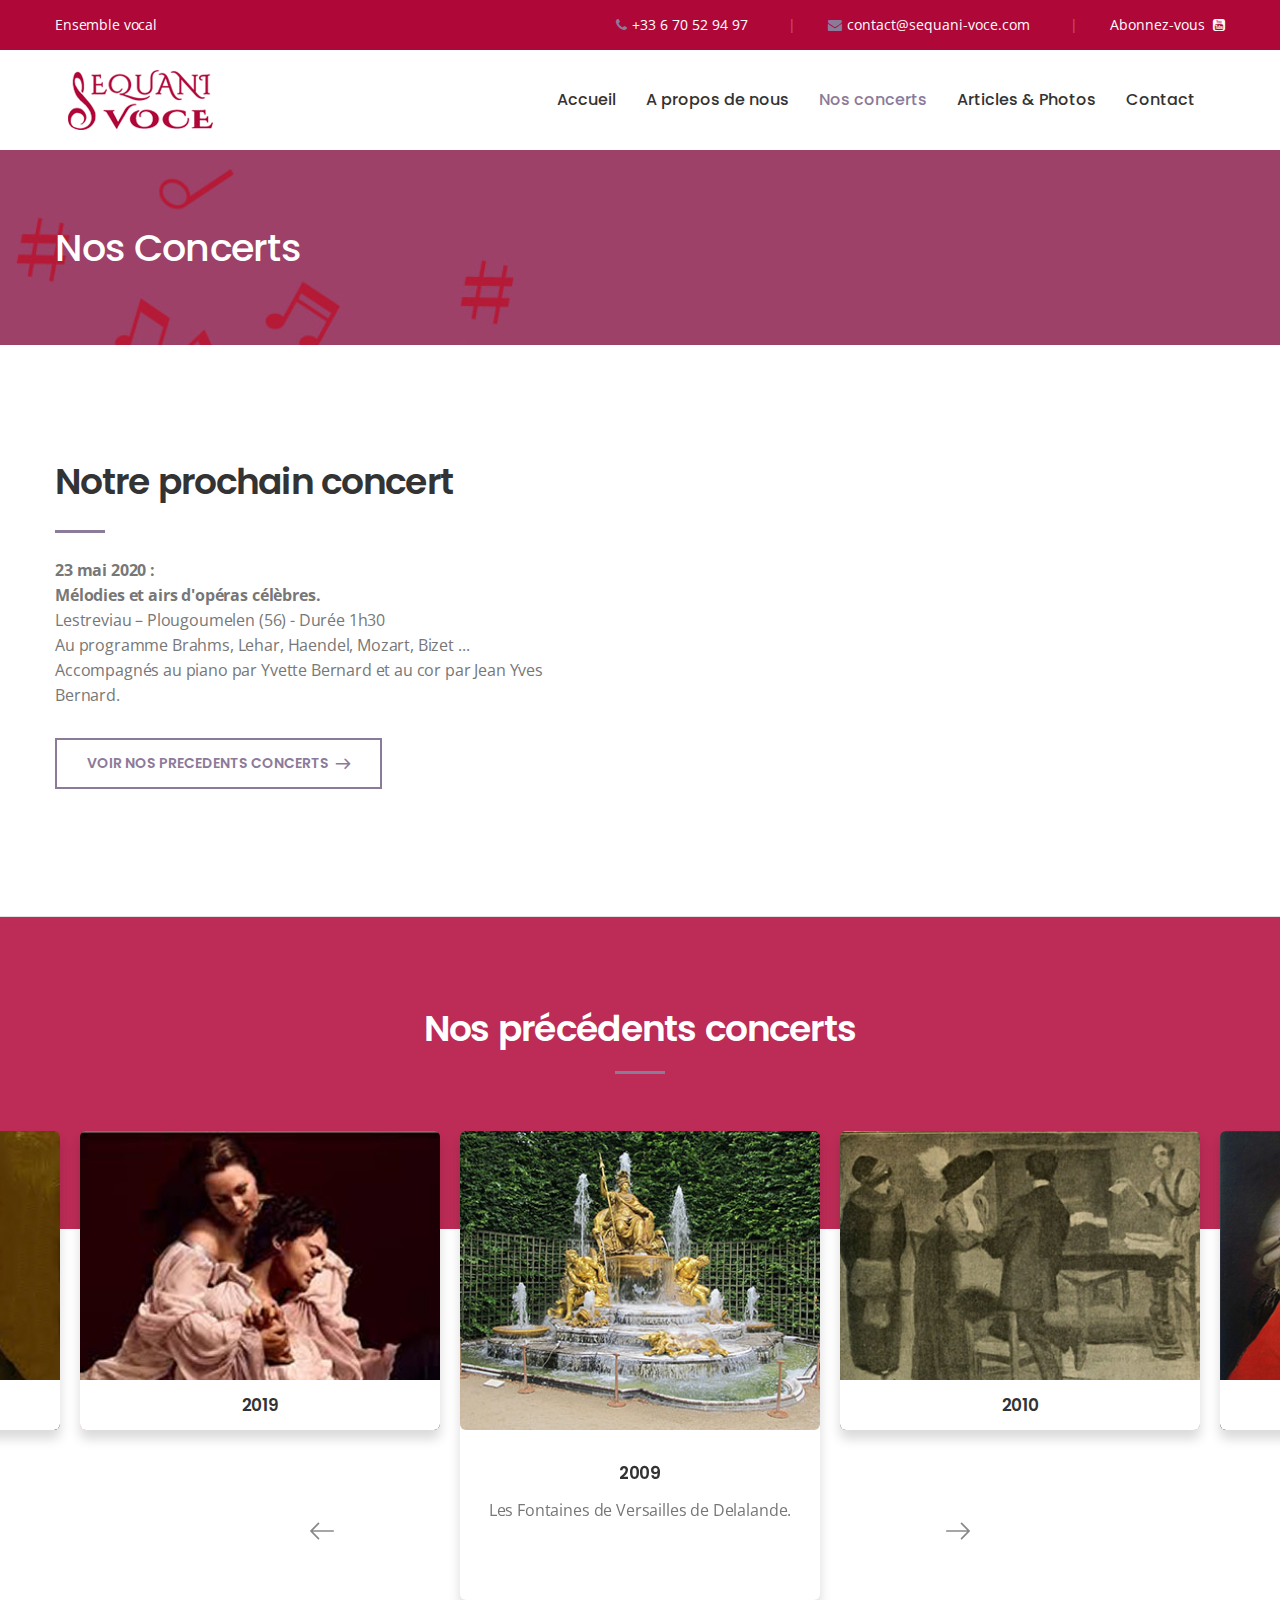
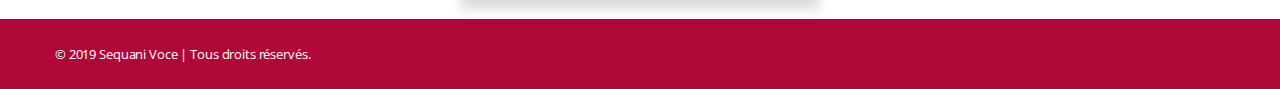
==== commit bc049e44: "link yt 15" ====
--- a/concert.html
+++ b/concert.html
@@ -53,7 +53,7 @@
                             <li>
                                 <ul class="social-icon-one clearfix">
                                     <li>Abonnez-vous</li>
-                                    <li><a  target="_blank" rel="noopener noreferrer" href="https://www.youtube.com/channel/UCOcGfUggrtWuPZLsiZXLZcw"><i class="fa fa-youtube-square"></i></a></li>
+                                    <li><a target="_blank" rel="noopener noreferrer" href="https://www.youtube.com/channel/UCOcGfUggrtWuPZLsiZXLZcw"><i class="fa fa-youtube-square"></i></a></li>
                                 </ul>
                             </li>
                         </ul>
@@ -168,13 +168,18 @@
                                 <div class="history-block">
                                     <div class="inner-box">
                                         <div class="image-box">
-                                            <figure class="image"><a href="https://www.youtube.com/channel/UCOcGfUggrtWuPZLsiZXLZcw"><img src="images/resource/versailles.jpg" alt=""></a></figure>
+                                            <figure class="image"><img src="images/resource/versailles.jpg" alt=""></figure>
                                             <div class="title-box"><h4>2009</h4></div>
                                         </div>
                                         <div class="content-box">
                                             <div class="inner">
                                                 <h4>2009</h4>
-                                                <div class="text">Les Fontaines de Versailles de Delalande.</div>
+                                                <div class="text">Les Fontaines de Versailles de Delalande.
+                                                <!--
+                                                <br>
+                                                <a target="_blank" rel="noopener noreferrer" href="https://www.youtube.com/watch?v=f1gnvw9xrvA">VOIR EXTRAIT</a>
+-->
+                                                </div>
                                             </div>
                                         </div>
                                     </div>
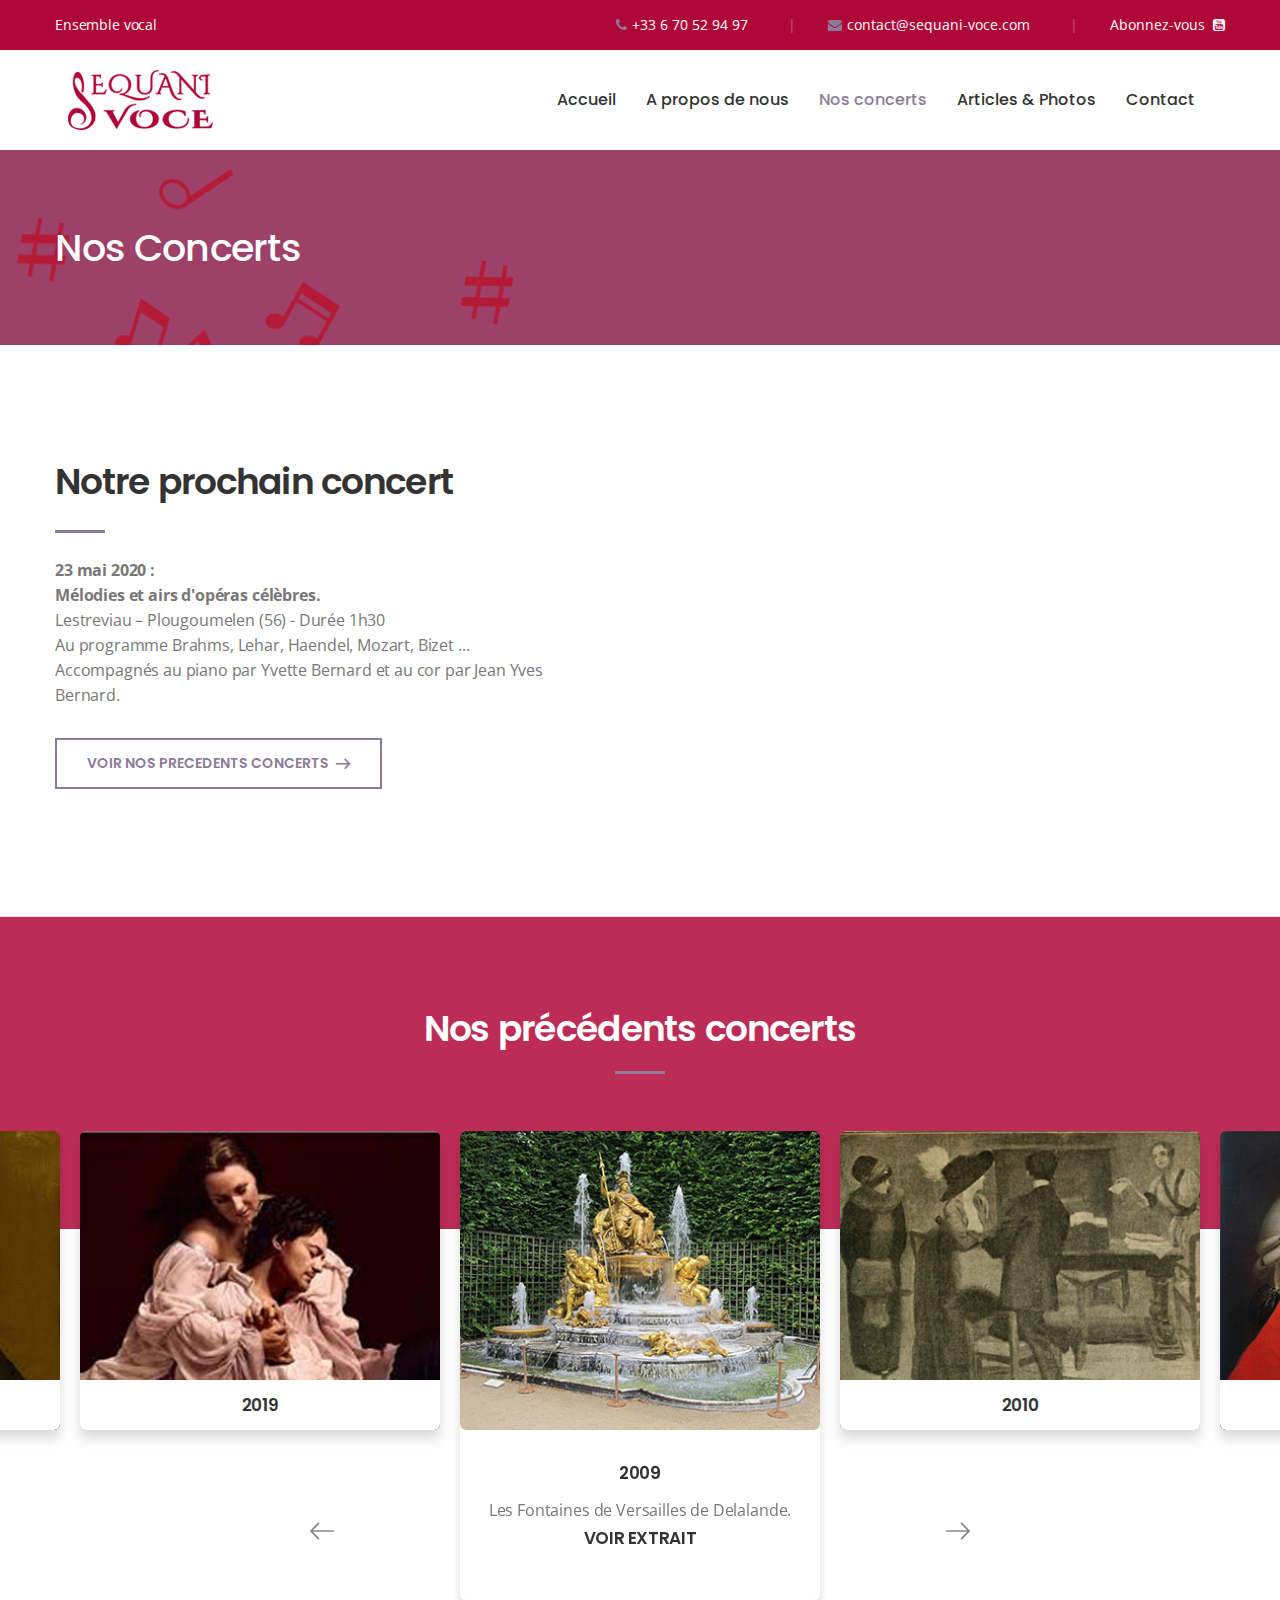
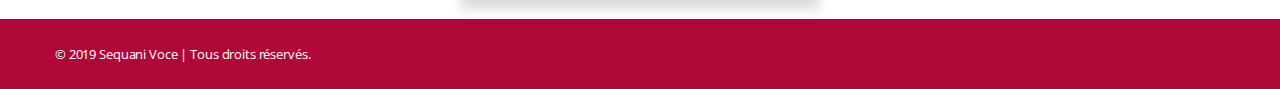
==== commit c7ec99dc: "link yt 16" ====
--- a/concert.html
+++ b/concert.html
@@ -175,10 +175,9 @@
                                             <div class="inner">
                                                 <h4>2009</h4>
                                                 <div class="text">Les Fontaines de Versailles de Delalande.
-                                                <!--
-                                                <br>
-                                                <a target="_blank" rel="noopener noreferrer" href="https://www.youtube.com/watch?v=f1gnvw9xrvA">VOIR EXTRAIT</a>
--->
+
+                                                <h4 target="_blank" rel="noopener noreferrer" href="https://www.youtube.com/watch?v=f1gnvw9xrvA">VOIR EXTRAIT</h4>
+
                                                 </div>
                                             </div>
                                         </div>
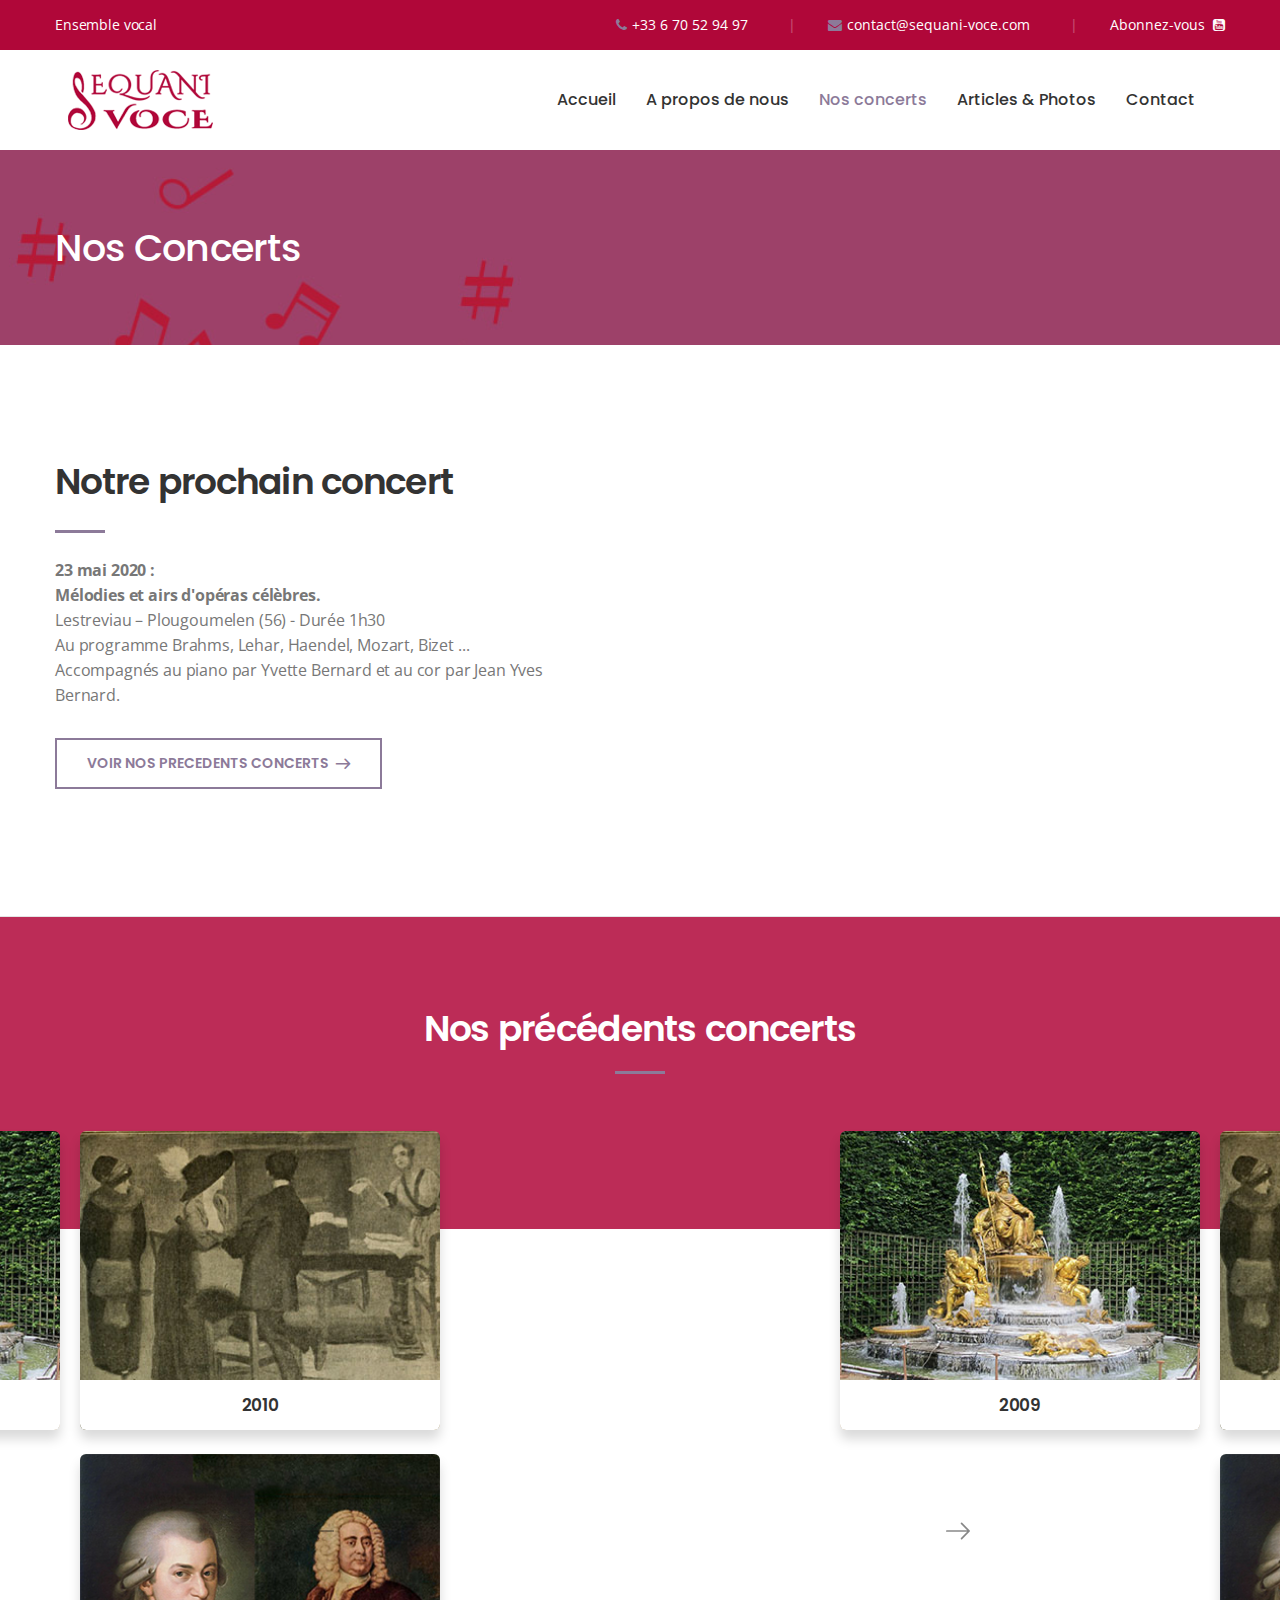
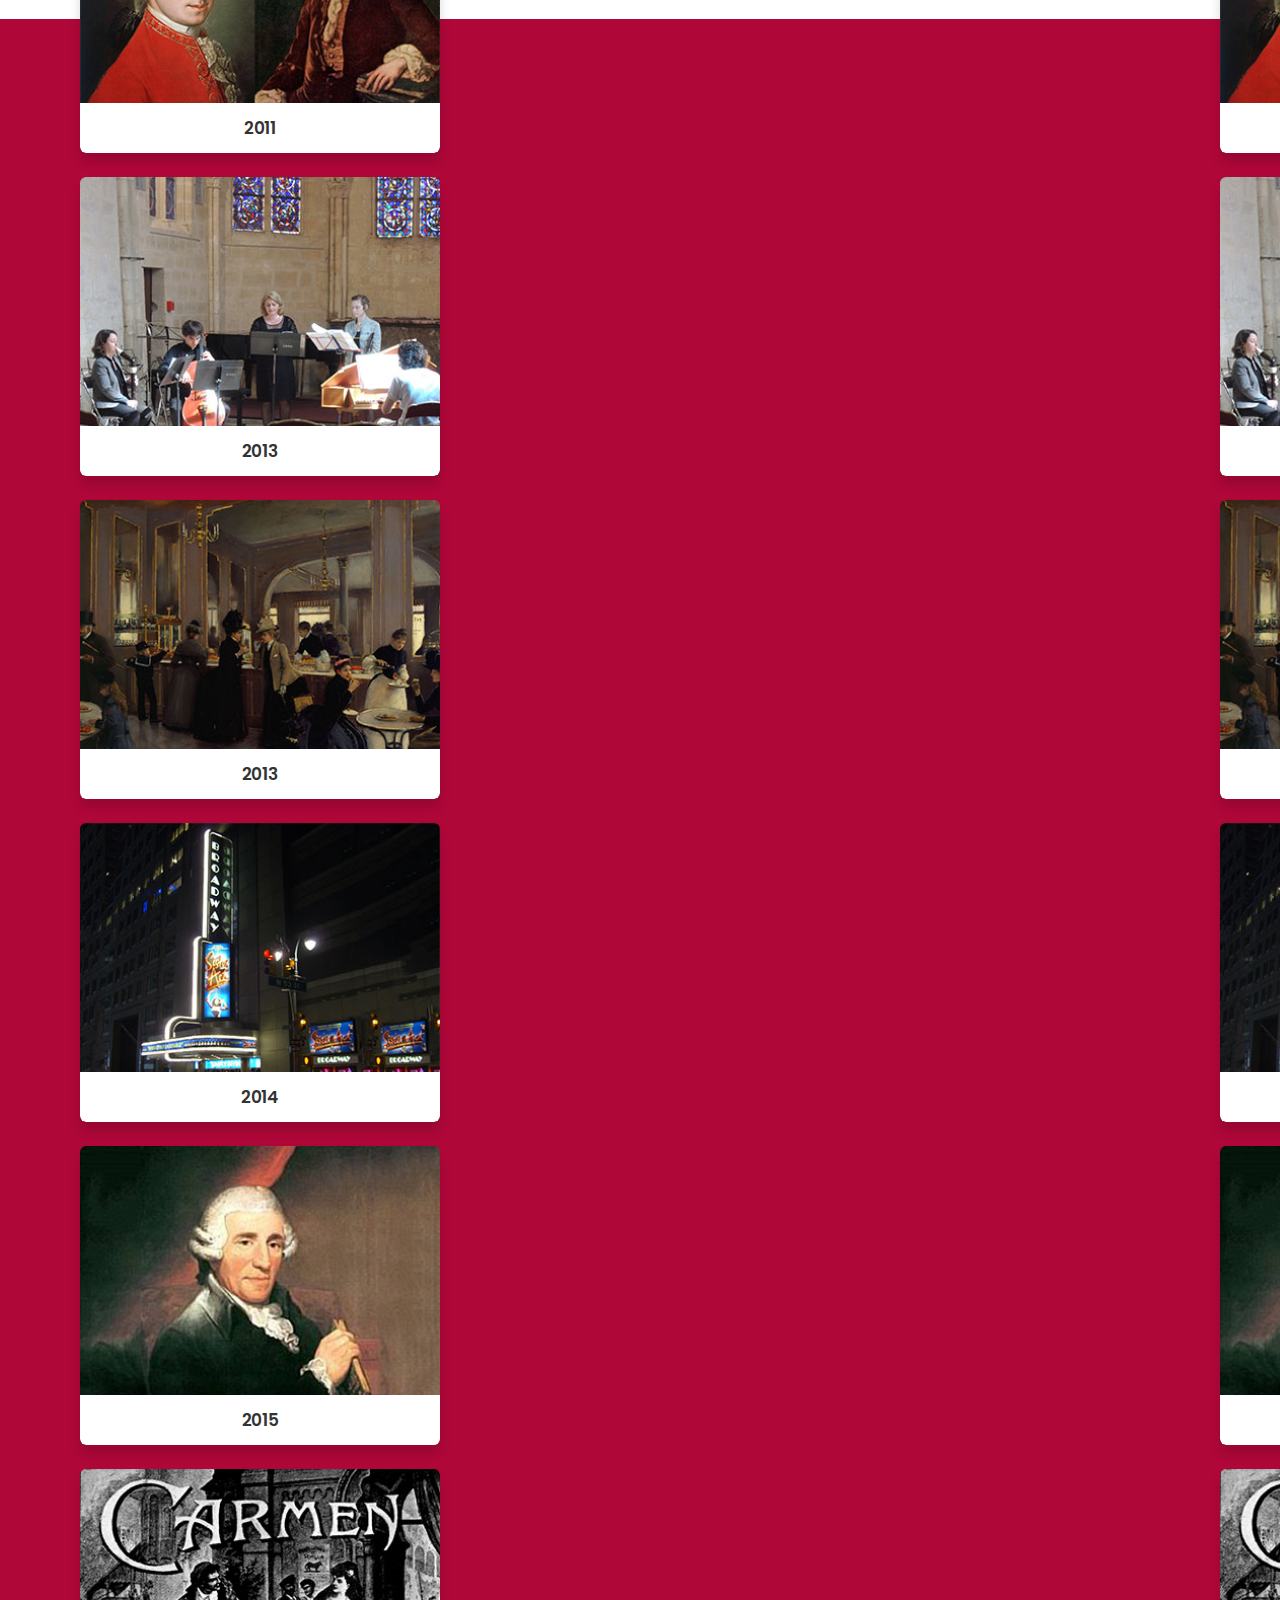
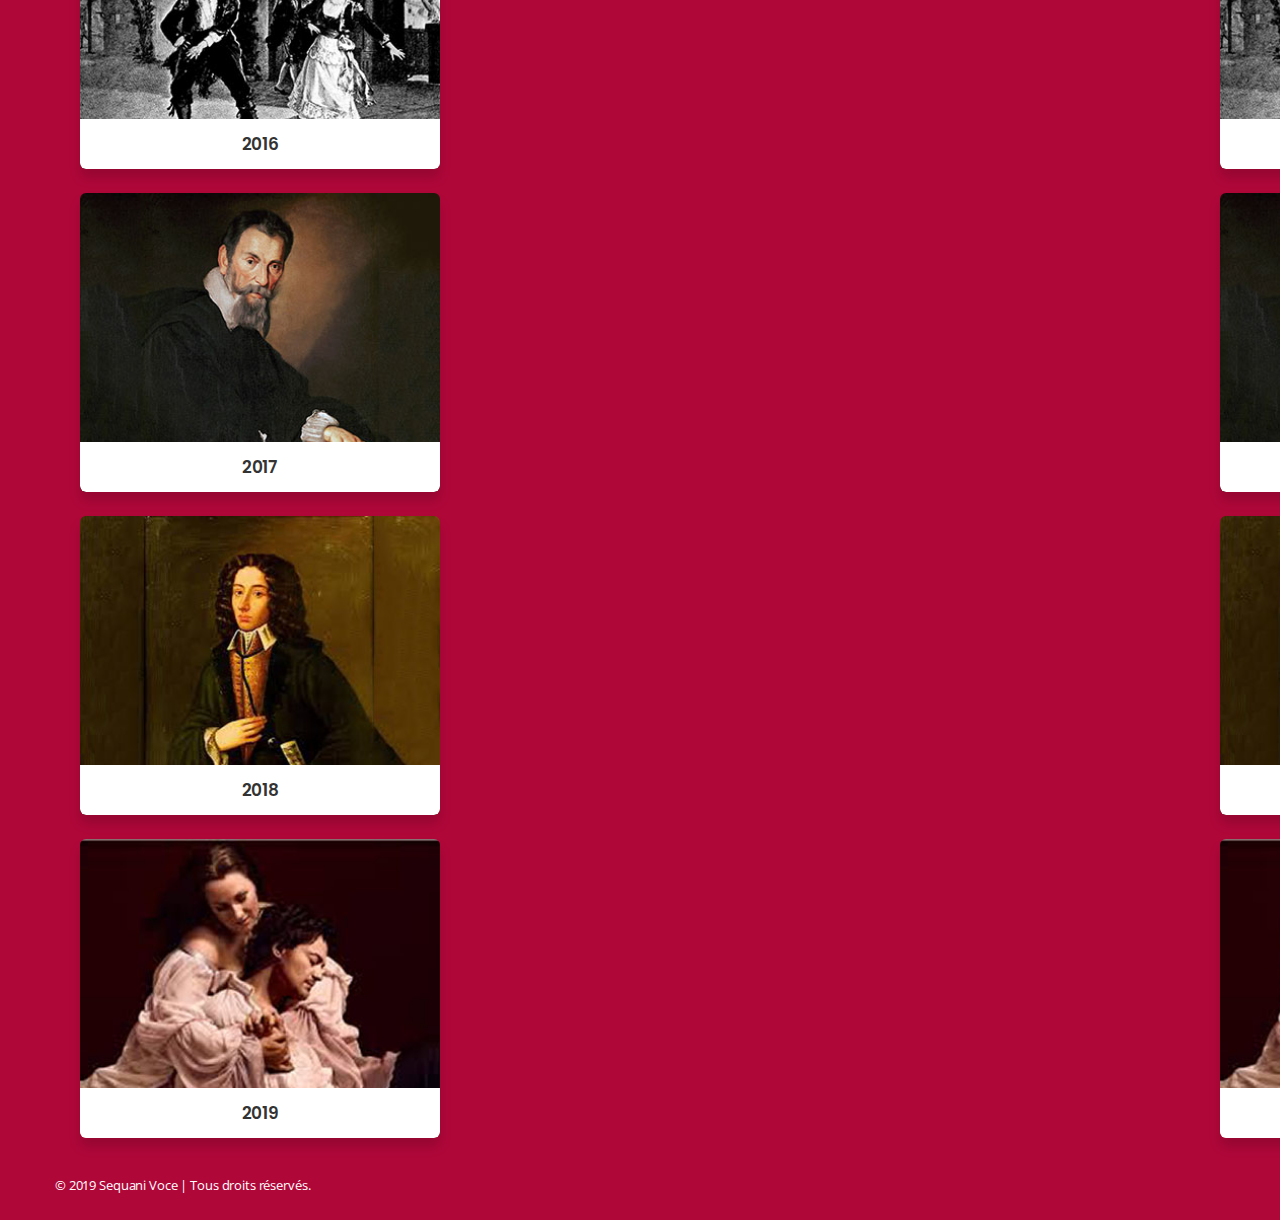
==== commit 59a44ba4: "link yt 17" ====
--- a/concert.html
+++ b/concert.html
@@ -169,16 +169,13 @@
                                     <div class="inner-box">
                                         <div class="image-box">
                                             <figure class="image"><img src="images/resource/versailles.jpg" alt=""></figure>
+                                            <a target="_blank" rel="noopener noreferrer" href="https://www.youtube.com/watch?v=f1gnvw9xrvA"></a>
                                             <div class="title-box"><h4>2009</h4></div>
                                         </div>
                                         <div class="content-box">
                                             <div class="inner">
                                                 <h4>2009</h4>
-                                                <div class="text">Les Fontaines de Versailles de Delalande.
-
-                                                <h4 target="_blank" rel="noopener noreferrer" href="https://www.youtube.com/watch?v=f1gnvw9xrvA">VOIR EXTRAIT</h4>
-
-                                                </div>
+                                                <div class="text">Les Fontaines de Versailles de Delalande.</div>
                                             </div>
                                         </div>
                                     </div>
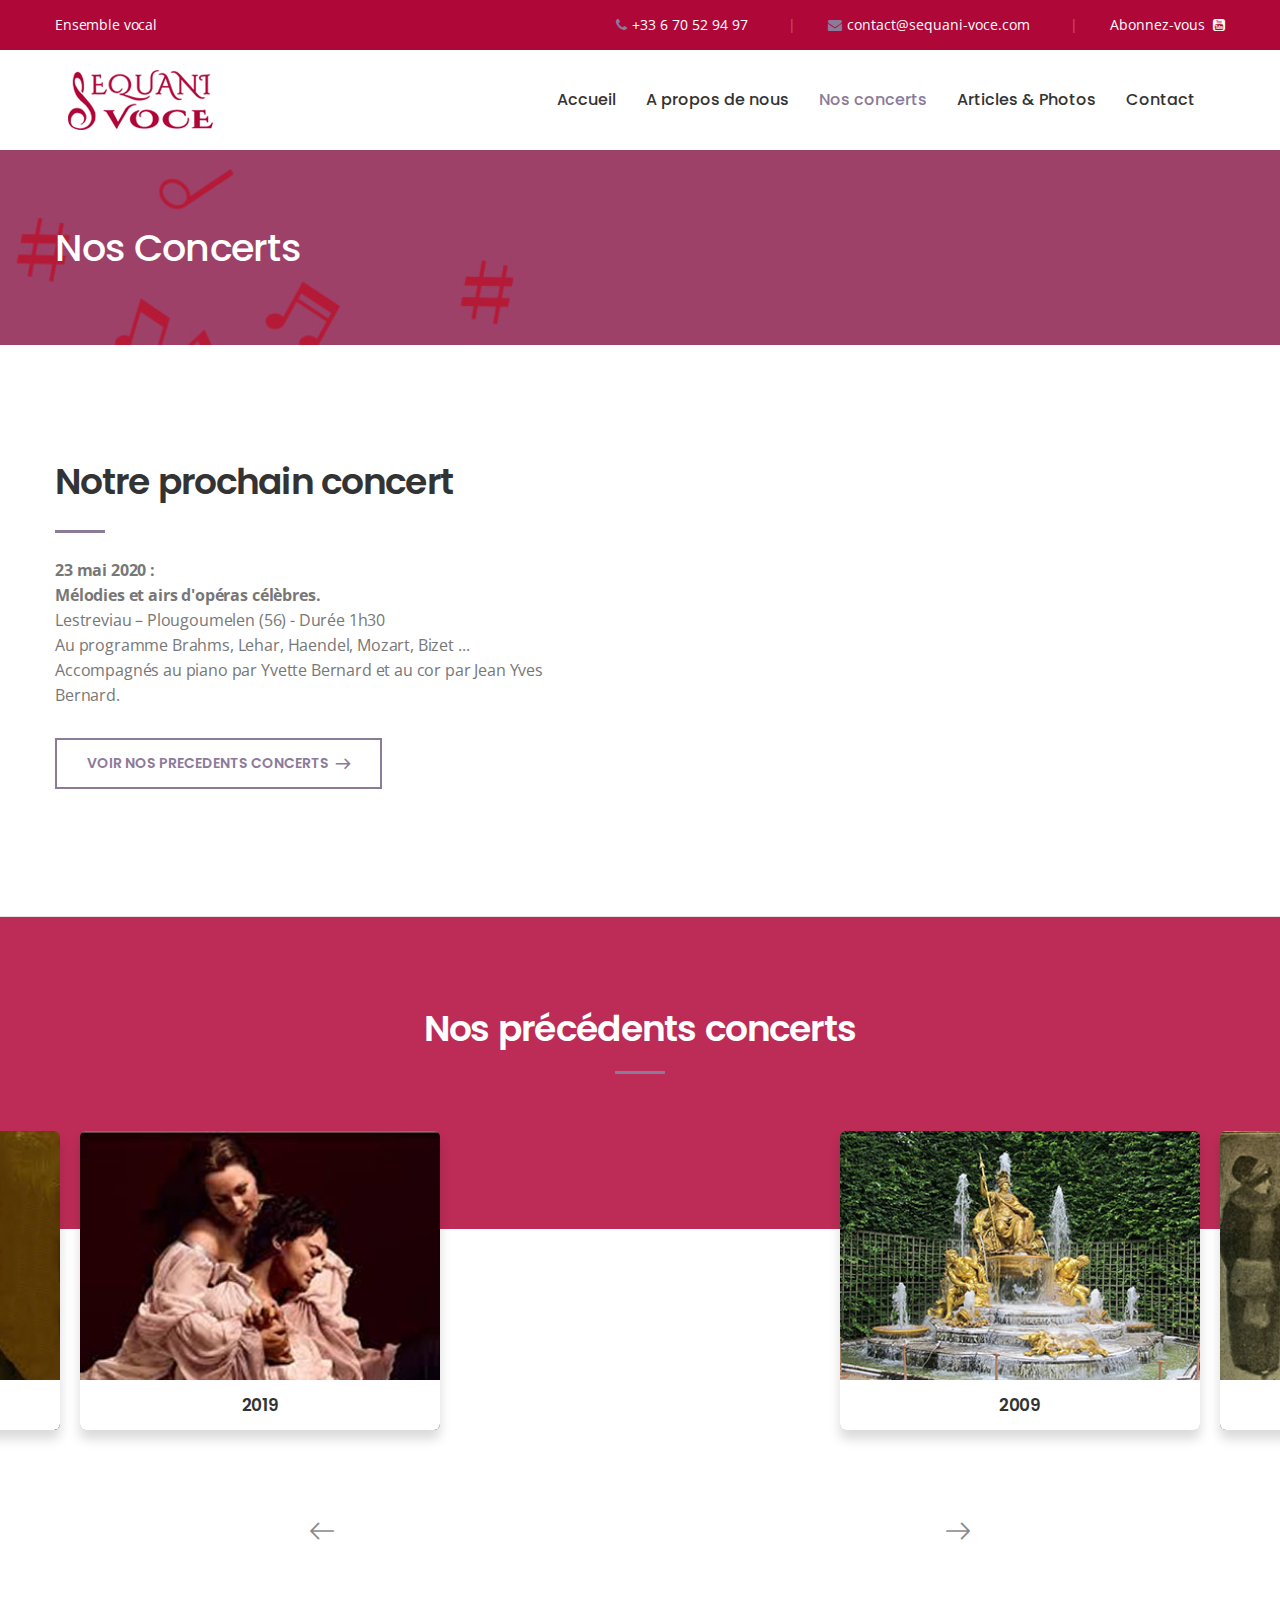
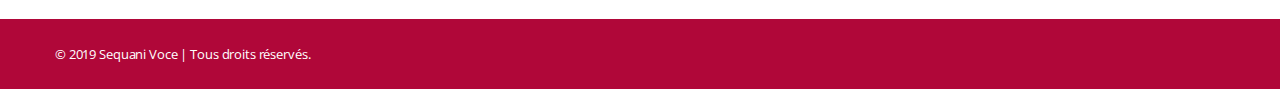
==== commit 3bbbe8de: "link yt 18" ====
--- a/concert.html
+++ b/concert.html
@@ -165,11 +165,11 @@
                             <div class="history-carousel owl-carousel owl-theme">
 
                                 <!-- History Block -->
+                                <a target="_blank" rel="noopener noreferrer" href="https://www.youtube.com/watch?v=f1gnvw9xrvA">
                                 <div class="history-block">
                                     <div class="inner-box">
                                         <div class="image-box">
                                             <figure class="image"><img src="images/resource/versailles.jpg" alt=""></figure>
-                                            <a target="_blank" rel="noopener noreferrer" href="https://www.youtube.com/watch?v=f1gnvw9xrvA"></a>
                                             <div class="title-box"><h4>2009</h4></div>
                                         </div>
                                         <div class="content-box">
@@ -180,6 +180,7 @@
                                         </div>
                                     </div>
                                 </div>
+                                </a>
 
                                 <!-- History Block -->
                                 <div class="history-block">
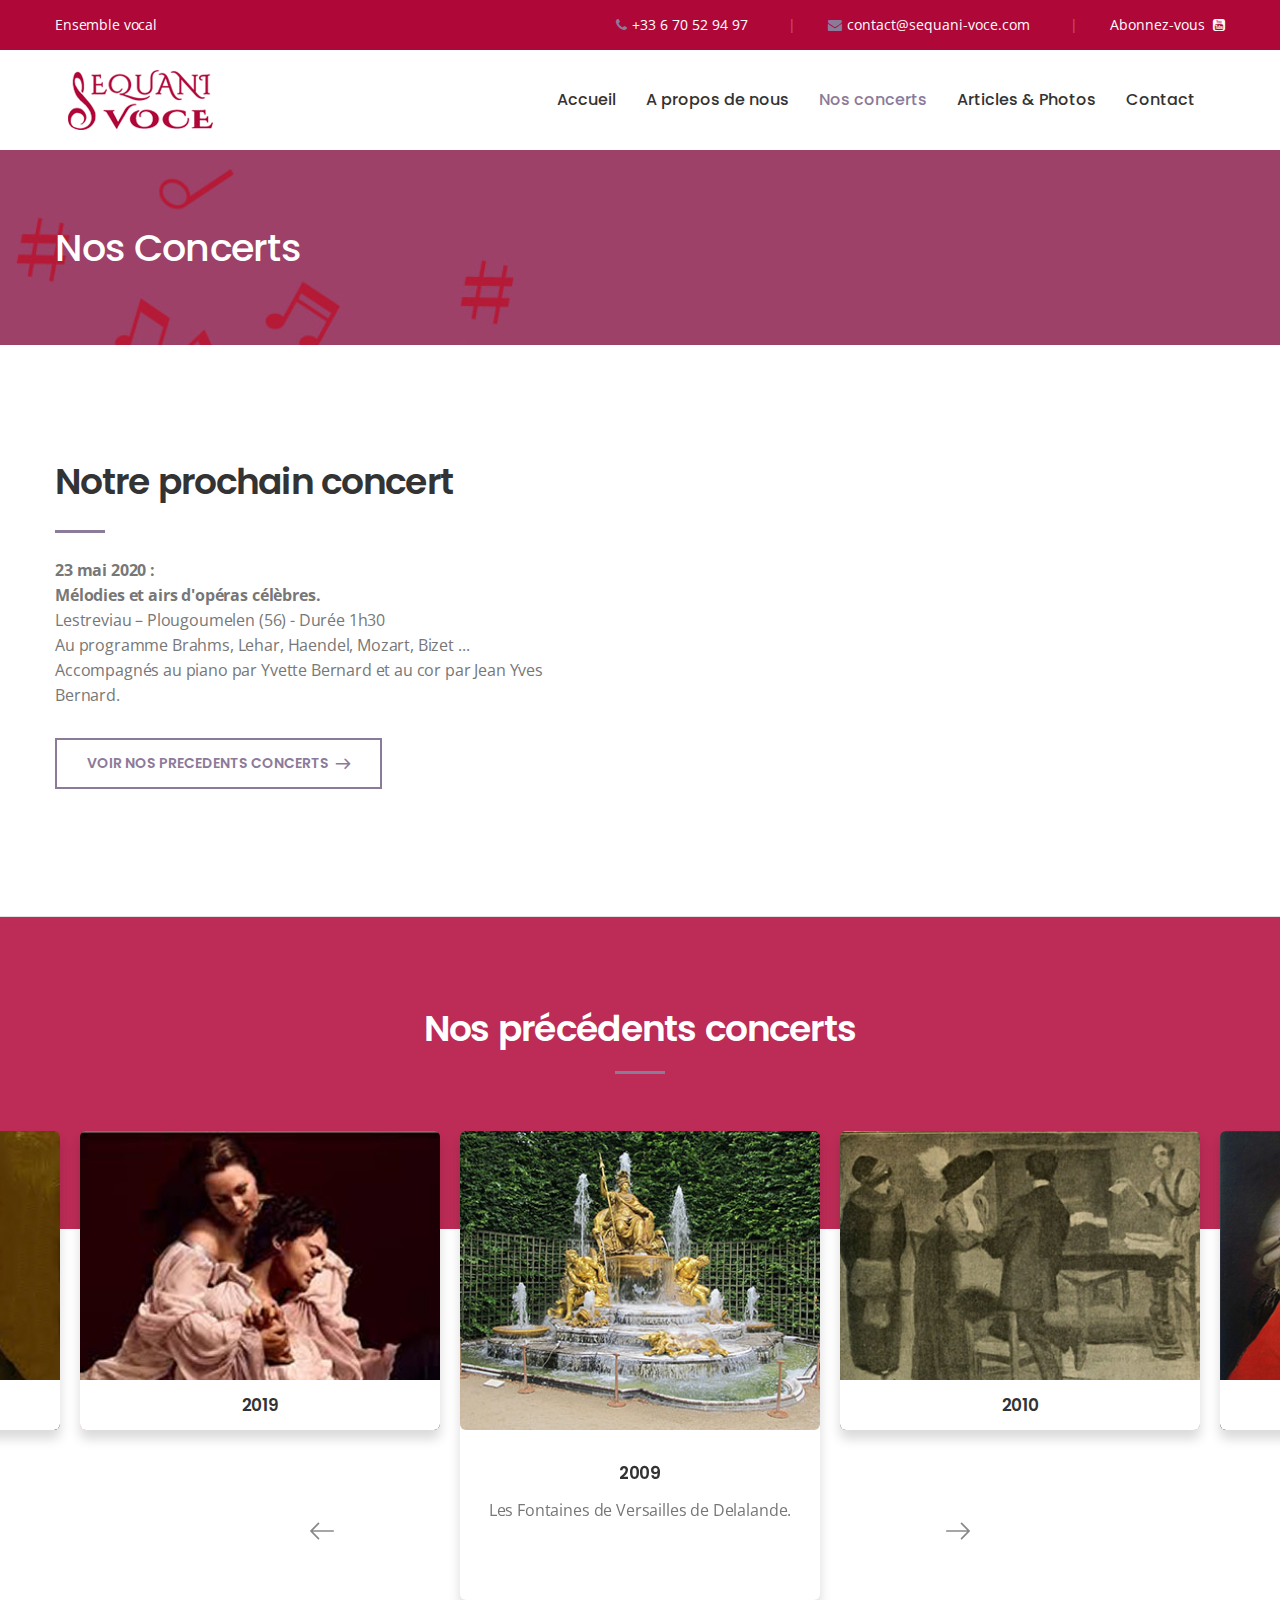
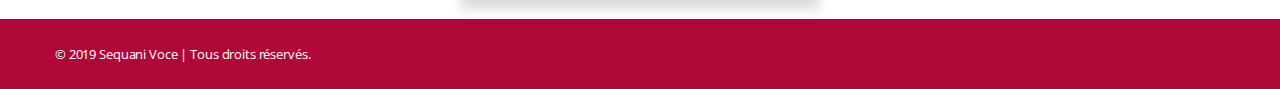
==== commit d505021f: "link yt 21" ====
--- a/concert.html
+++ b/concert.html
@@ -145,8 +145,7 @@
     <!--End Chart Section -->
 
     <!-- History Section Two -->
-    <a id="concerts">
-    <section class="history-section-two">
+    <section id="concerts" class="history-section-two">
         <div class="history-tabs slider-tabs">
             <div class="upper-box" style="background-image: url(images/background/18.jpg);">
                 <div class="auto-container">
@@ -165,7 +164,7 @@
                             <div class="history-carousel owl-carousel owl-theme">
 
                                 <!-- History Block -->
-                                <a target="_blank" rel="noopener noreferrer" href="https://www.youtube.com/watch?v=f1gnvw9xrvA">
+
                                 <div class="history-block">
                                     <div class="inner-box">
                                         <div class="image-box">
@@ -180,7 +179,7 @@
                                         </div>
                                     </div>
                                 </div>
-                                </a>
+
 
                                 <!-- History Block -->
                                 <div class="history-block">
